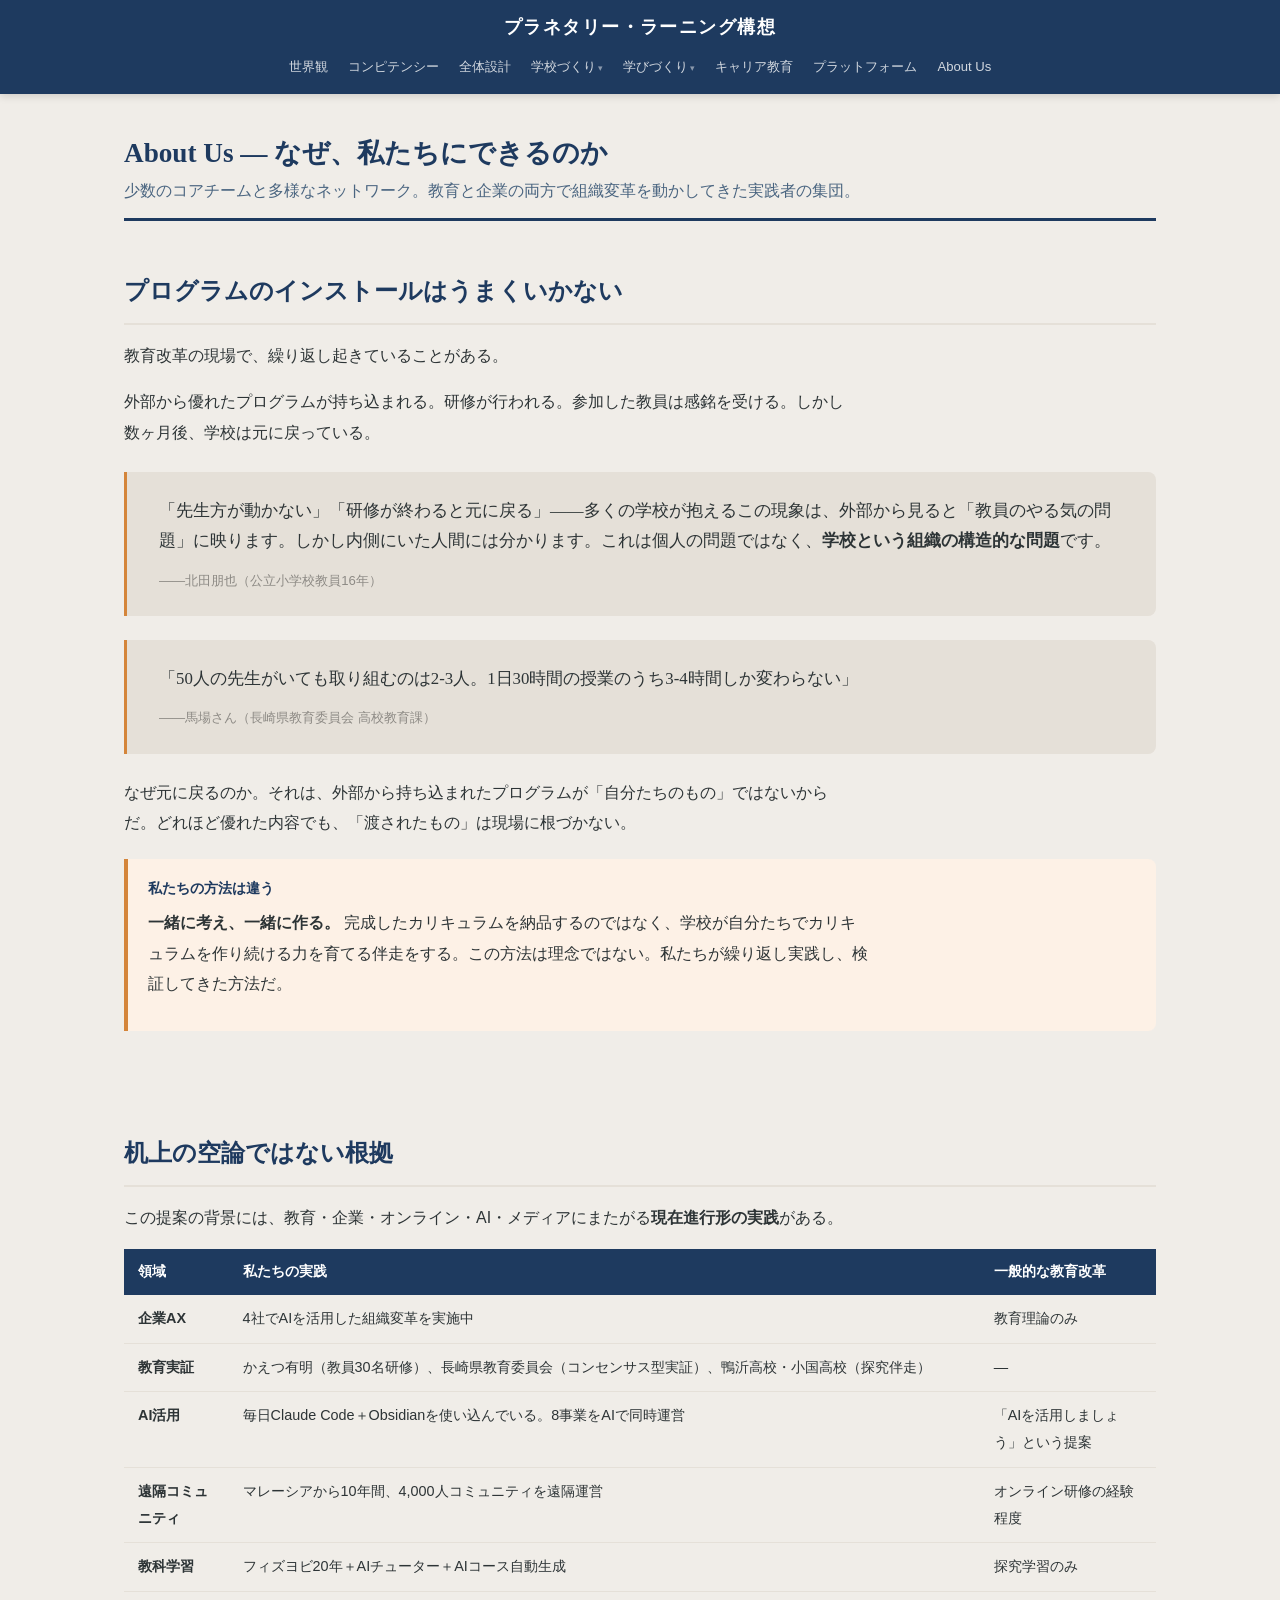
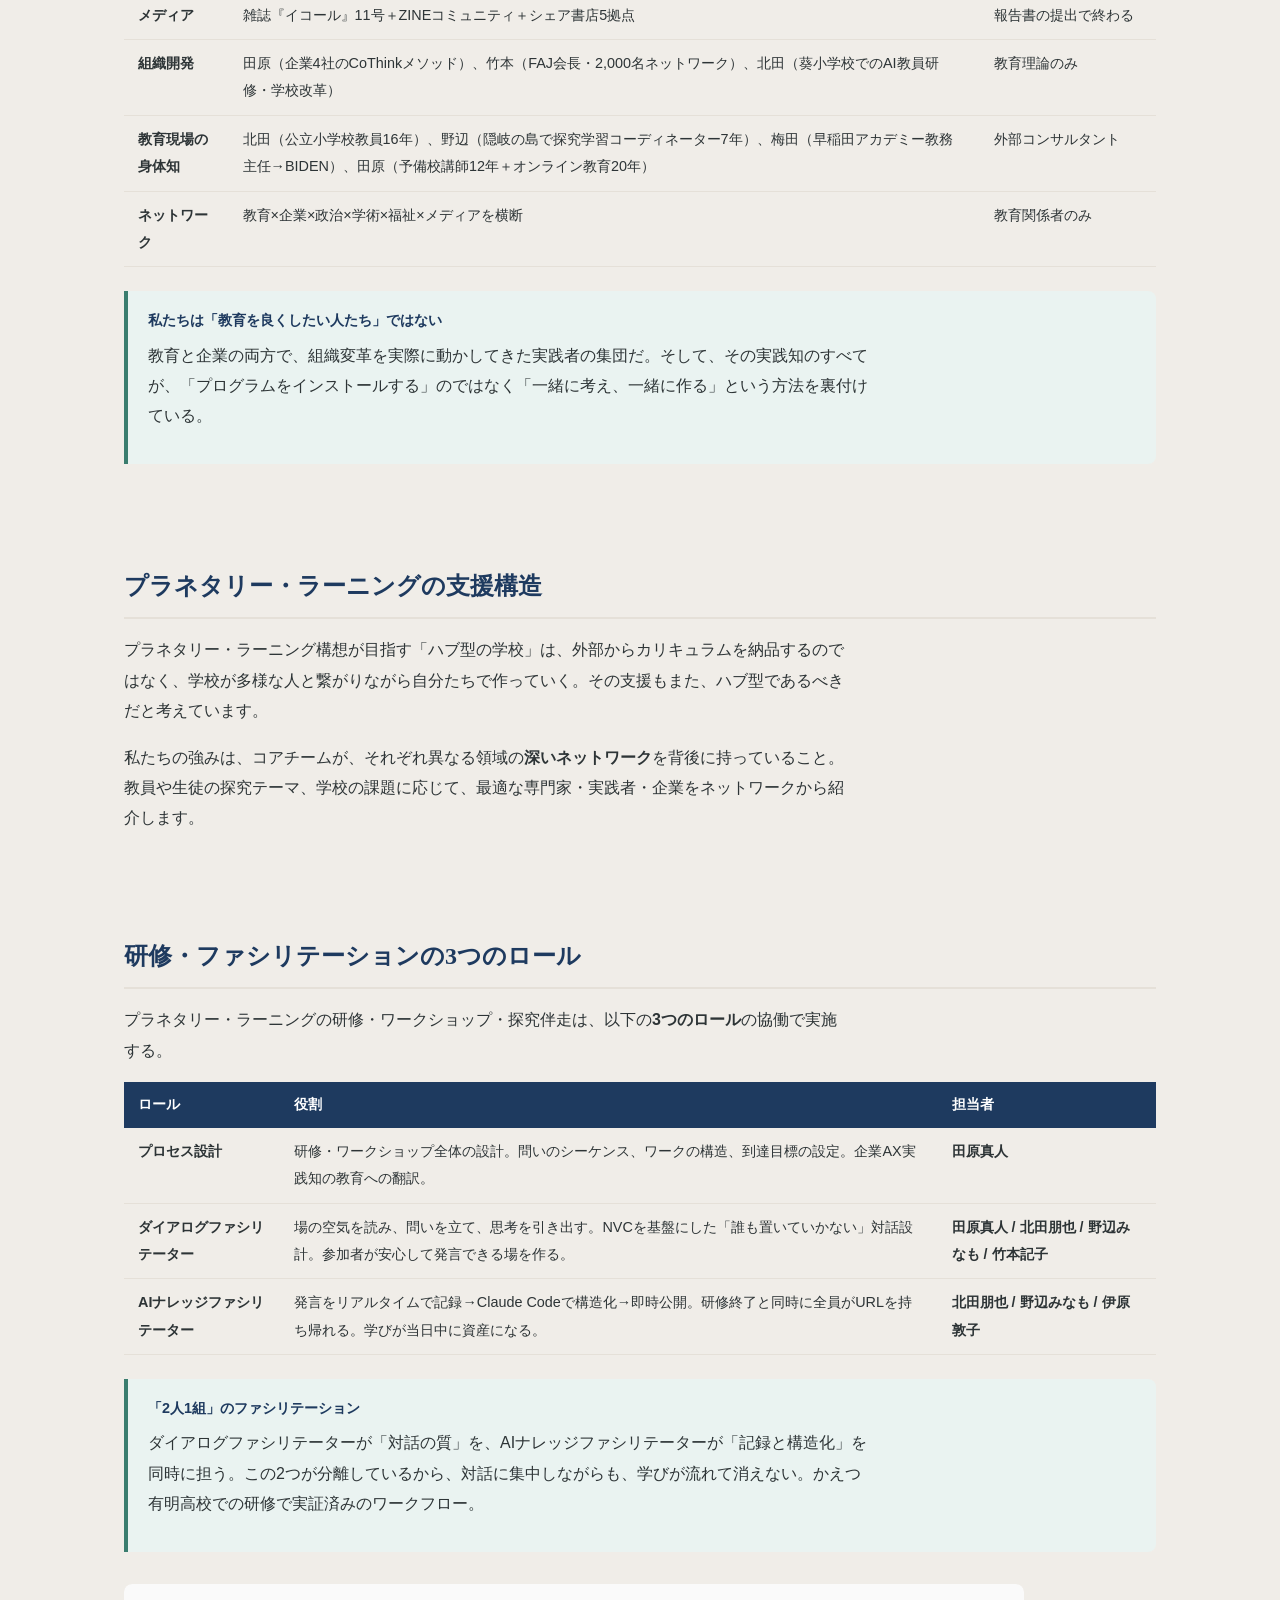
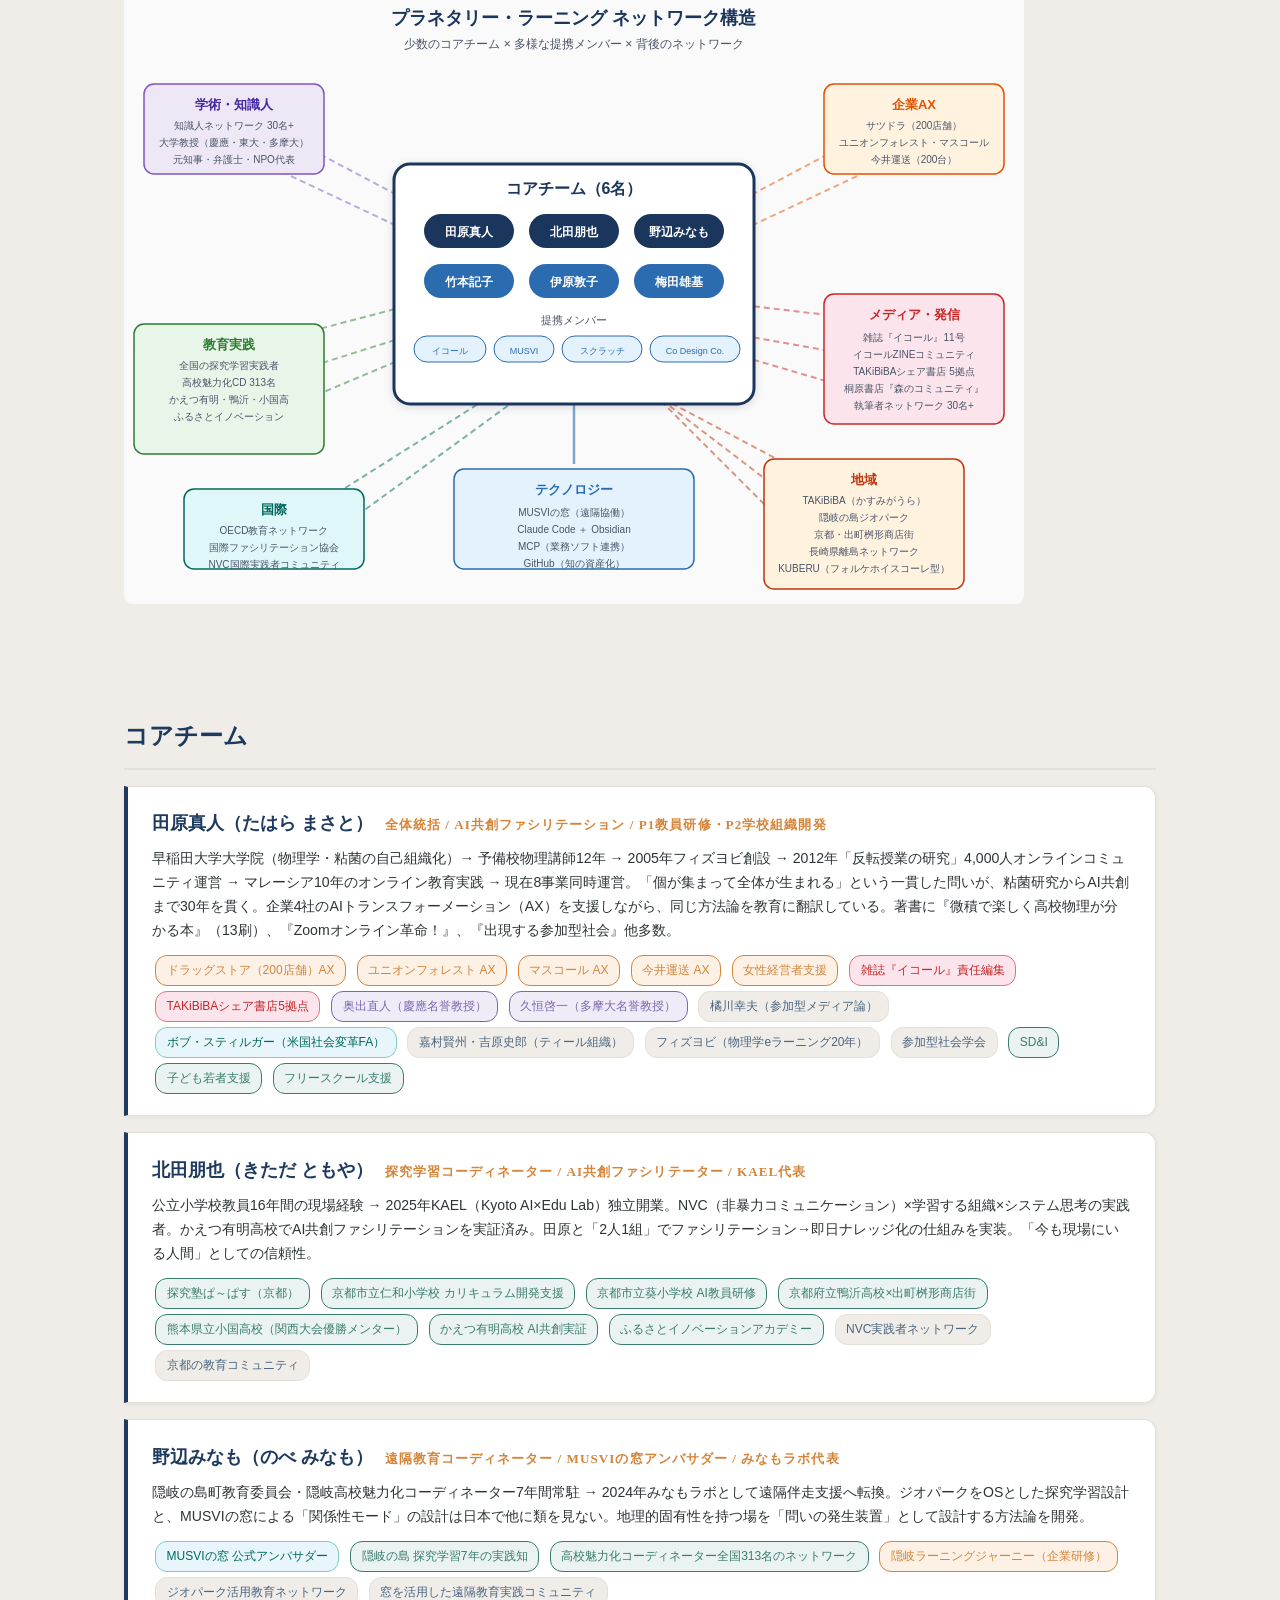
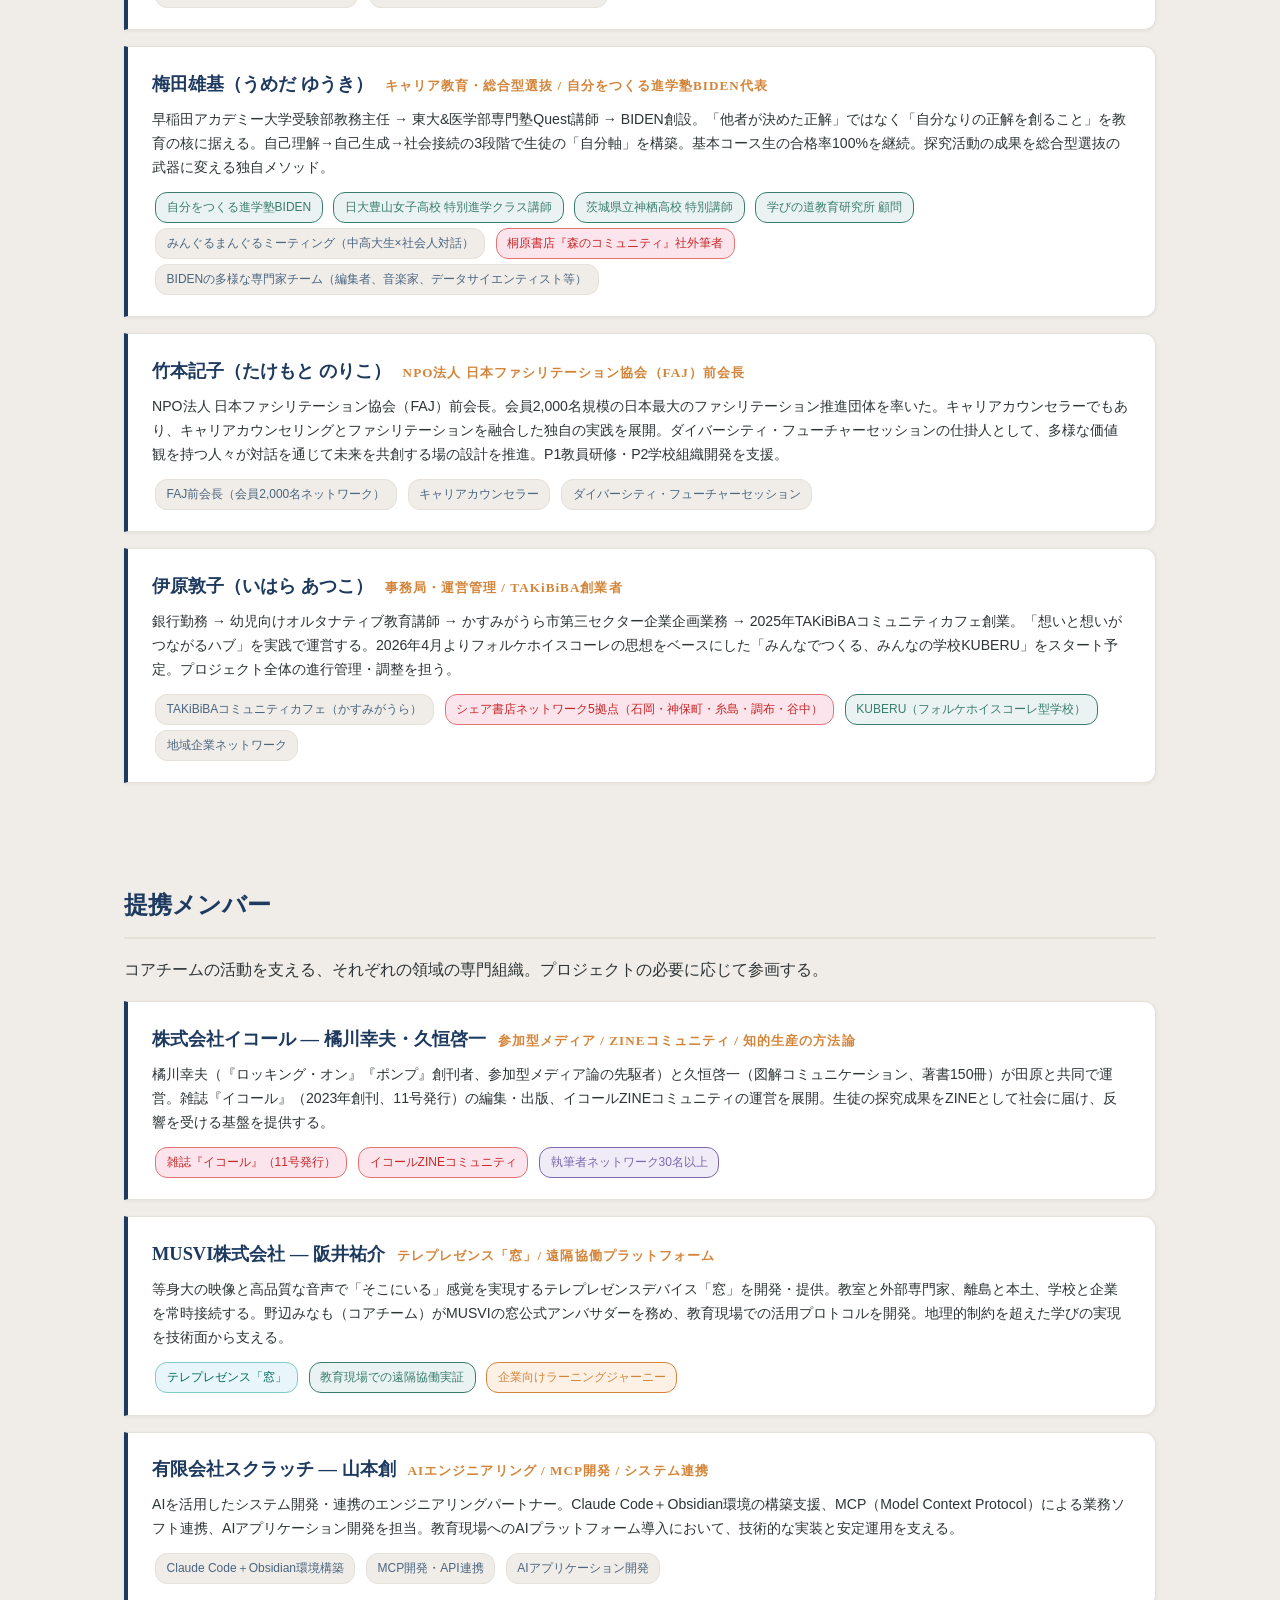
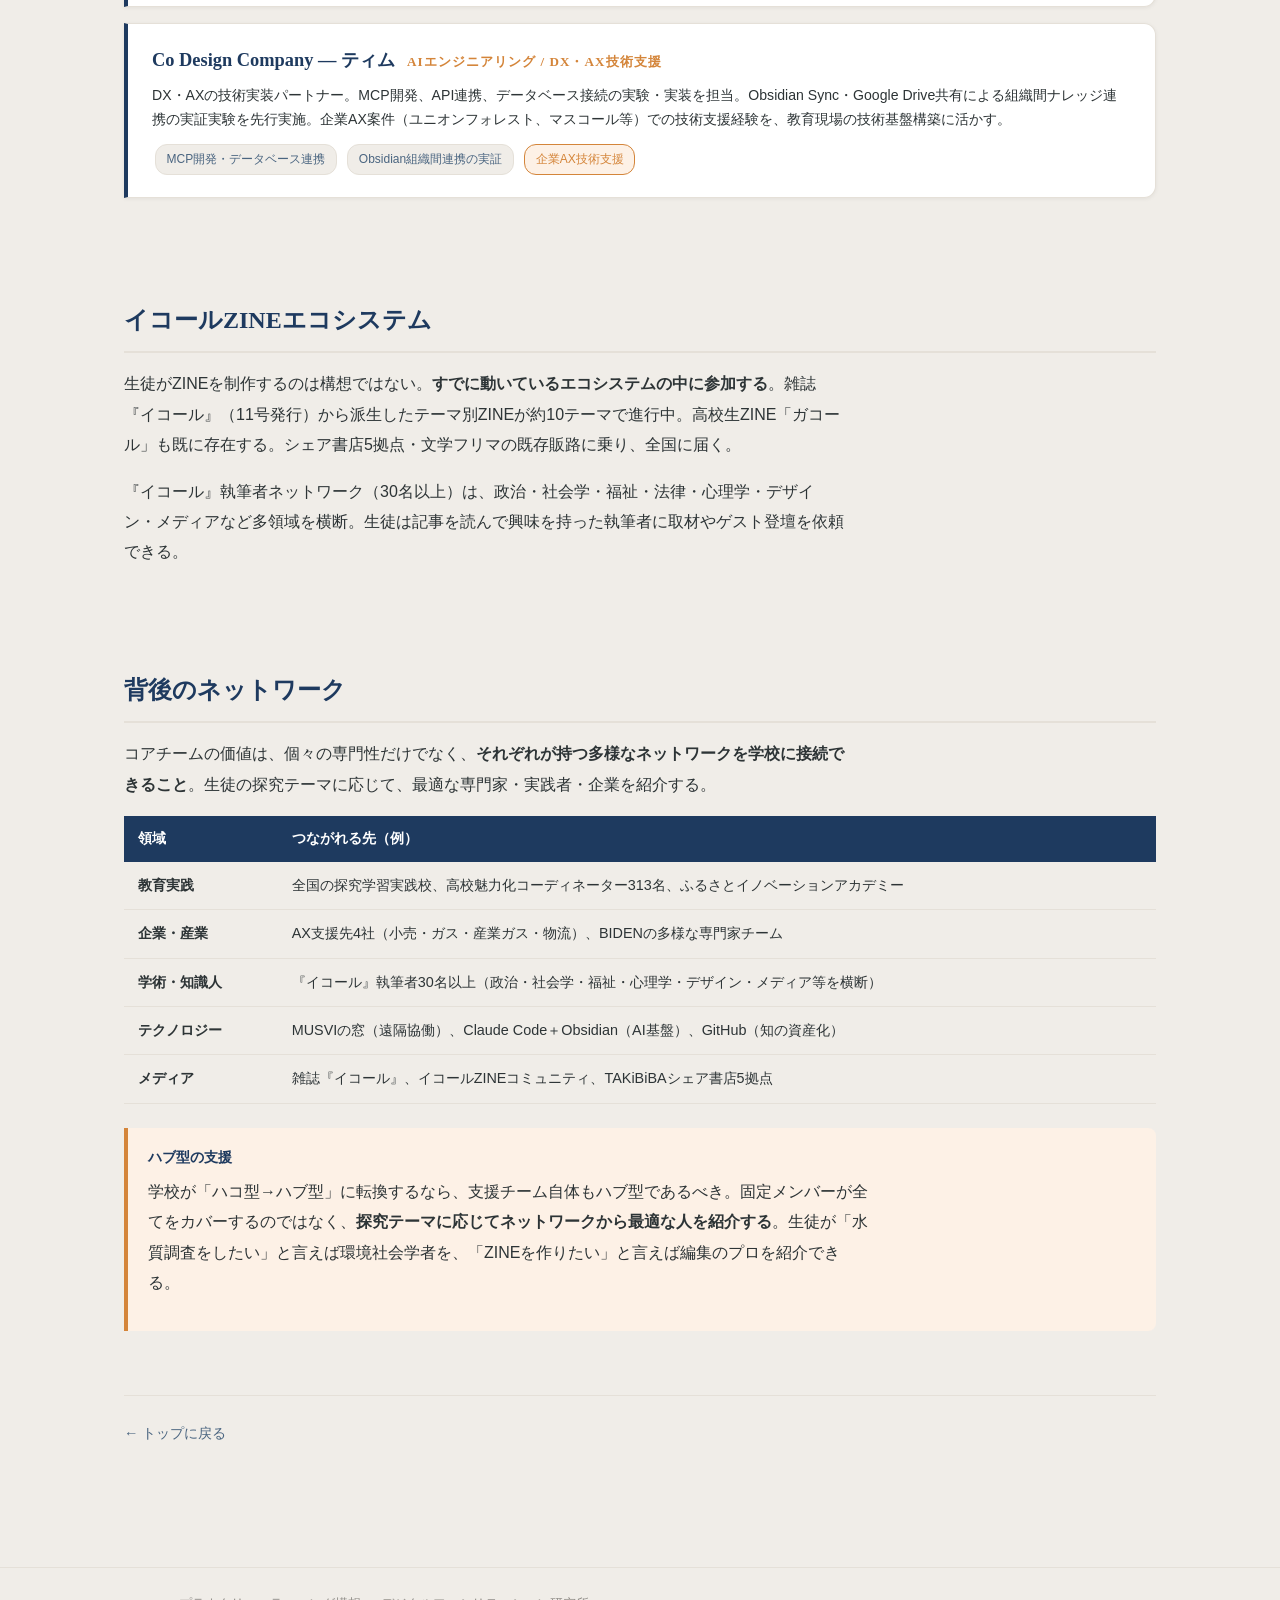
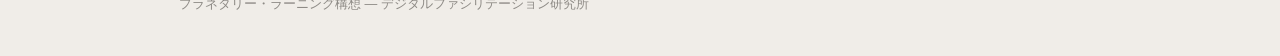
==== about.html @ 39f68789 "About Us: 株式会社イコールの記述を修正 - 橘川: 著書60冊を削除、「ロッキング・オン」「ポンプ」創刊者を追加 - TAKiBiBAシェア書店ネットワークを説明文・タグから削除 - ロール" ====
<!DOCTYPE html>
<html lang="ja">
<head>
  <meta charset="UTF-8">
  <meta name="viewport" content="width=device-width, initial-scale=1.0">
  <title>About Us — プラネタリー・ラーニング構想</title>
  <link rel="stylesheet" href="style.css">
  <style>
    .member-card {
      background: #fff;
      border: 1px solid var(--color-notebook, #E5E0D8);
      border-left: 4px solid var(--color-deep-indigo, #1E3A5F);
      border-radius: 0 12px 12px 0;
      padding: 1.2rem 1.5rem;
      margin-bottom: 1rem;
      display: block;
      width: 100%;
    }
    .member-card .member-header {
      display: flex;
      align-items: baseline;
      gap: 12px;
      flex-wrap: wrap;
      margin-bottom: 0.4rem;
    }
    .member-card h3 {
      font-family: var(--font-heading, serif);
      color: var(--color-deep-indigo, #1E3A5F);
      margin: 0;
      font-size: 1.15rem;
      border: none;
      padding: 0;
      white-space: nowrap;
    }
    .member-card .role {
      color: var(--color-explore-orange, #D4853A);
      font-weight: 700;
      font-size: 0.82rem;
      line-height: 1.4;
    }
    .member-card .bio {
      color: var(--color-blackboard, #2D3436);
      font-size: 0.88rem;
      line-height: 1.7;
      margin-bottom: 0.6rem;
      max-width: none;
    }
    .network-tag {
      display: inline-block;
      background: var(--color-chalk, #F0EDE8);
      color: var(--color-indigo-gray, #4A6580);
      font-size: 0.75rem;
      padding: 0.2rem 0.65rem;
      border-radius: 12px;
      margin: 0.15rem 0.2rem;
      border: 1px solid var(--color-notebook, #E5E0D8);
    }
    .network-tag.education { background: var(--color-deepen-bg, #EAF3F1); color: var(--color-deepen-green, #3A7D6E); border-color: var(--color-deepen-green, #3A7D6E); }
    .network-tag.enterprise { background: var(--color-explore-bg, #FDF1E6); color: var(--color-explore-orange, #D4853A); border-color: var(--color-explore-orange, #D4853A); }
    .network-tag.media { background: #fce4ec; color: #c62828; border-color: #e57373; }
    .network-tag.academic { background: var(--color-vault-bg, #F0ECF7); color: var(--color-vault, #7B68AE); border-color: var(--color-vault, #7B68AE); }
    .network-tag.intl { background: var(--color-window-bg, #E8F6FB); color: #00695c; border-color: #80cbc4; }
  </style>
</head>
<body>

<header>
  <div class="header-inner">
    <div class="site-title"><a href="index.html">プラネタリー・ラーニング構想</a></div>
    <nav>
      <a href="p0.html">世界観</a>
      <a href="competency.html">コンピテンシー</a>
      <a href="process-design.html">全体設計</a>
      <div class="nav-group">
        <span class="nav-group-label">学校づくり</span>
        <div class="nav-dropdown">
          <a href="p1.html">P1: 教員研修</a>
          <a href="p2.html">P2: 学校組織開発</a>
        </div>
      </div>
      <div class="nav-group">
        <span class="nav-group-label">学びづくり</span>
        <div class="nav-dropdown">
          <a href="p3.html">P3: カリキュラム共創</a>
          <a href="p4.html">P4: 授業実践伴走</a>
          <a href="p5.html">P5: 探究学習</a>
        </div>
      </div>
      <a href="career.html">キャリア教育</a>
      <a href="platform.html">プラットフォーム</a>
      <a href="about.html">About Us</a>
    </nav>
  </div>
</header>

<main>

  <div class="page-title">
    <h1>About Us — なぜ、私たちにできるのか</h1>
    <div class="page-subtitle">少数のコアチームと多様なネットワーク。教育と企業の両方で組織変革を動かしてきた実践者の集団。</div>
  </div>

  <!-- ============================================================ -->
  <h2>プログラムのインストールはうまくいかない</h2>

  <p>教育改革の現場で、繰り返し起きていることがある。</p>
  <p>外部から優れたプログラムが持ち込まれる。研修が行われる。参加した教員は感銘を受ける。しかし数ヶ月後、学校は元に戻っている。</p>

  <div class="voice-block">
    「先生方が動かない」「研修が終わると元に戻る」——多くの学校が抱えるこの現象は、外部から見ると「教員のやる気の問題」に映ります。しかし内側にいた人間には分かります。これは個人の問題ではなく、<strong>学校という組織の構造的な問題</strong>です。
    <div class="voice-attribution">——北田朋也（公立小学校教員16年）</div>
  </div>

  <div class="voice-block">
    「50人の先生がいても取り組むのは2-3人。1日30時間の授業のうち3-4時間しか変わらない」
    <div class="voice-attribution">——馬場さん（長崎県教育委員会 高校教育課）</div>
  </div>

  <p>なぜ元に戻るのか。それは、外部から持ち込まれたプログラムが「自分たちのもの」ではないからだ。どれほど優れた内容でも、「渡されたもの」は現場に根づかない。</p>

  <div class="callout important">
    <div class="callout-title">私たちの方法は違う</div>
    <p><strong>一緒に考え、一緒に作る。</strong> 完成したカリキュラムを納品するのではなく、学校が自分たちでカリキュラムを作り続ける力を育てる伴走をする。この方法は理念ではない。私たちが繰り返し実践し、検証してきた方法だ。</p>
  </div>

  <!-- ============================================================ -->
  <h2>机上の空論ではない根拠</h2>

  <p>この提案の背景には、教育・企業・オンライン・AI・メディアにまたがる<strong>現在進行形の実践</strong>がある。</p>

  <table>
    <tr><th>領域</th><th>私たちの実践</th><th>一般的な教育改革</th></tr>
    <tr><td><strong>企業AX</strong></td><td>4社でAIを活用した組織変革を実施中</td><td>教育理論のみ</td></tr>
    <tr><td><strong>教育実証</strong></td><td>かえつ有明（教員30名研修）、長崎県教育委員会（コンセンサス型実証）、鴨沂高校・小国高校（探究伴走）</td><td>—</td></tr>
    <tr><td><strong>AI活用</strong></td><td>毎日Claude Code＋Obsidianを使い込んでいる。8事業をAIで同時運営</td><td>「AIを活用しましょう」という提案</td></tr>
    <tr><td><strong>遠隔コミュニティ</strong></td><td>マレーシアから10年間、4,000人コミュニティを遠隔運営</td><td>オンライン研修の経験程度</td></tr>
    <tr><td><strong>教科学習</strong></td><td>フィズヨビ20年＋AIチューター＋AIコース自動生成</td><td>探究学習のみ</td></tr>
    <tr><td><strong>メディア</strong></td><td>雑誌『イコール』11号＋ZINEコミュニティ＋シェア書店5拠点</td><td>報告書の提出で終わる</td></tr>
    <tr><td><strong>組織開発</strong></td><td>田原（企業4社のCoThinkメソッド）、竹本（FAJ会長・2,000名ネットワーク）、北田（葵小学校でのAI教員研修・学校改革）</td><td>教育理論のみ</td></tr>
    <tr><td><strong>教育現場の身体知</strong></td><td>北田（公立小学校教員16年）、野辺（隠岐の島で探究学習コーディネーター7年）、梅田（早稲田アカデミー教務主任→BIDEN）、田原（予備校講師12年＋オンライン教育20年）</td><td>外部コンサルタント</td></tr>
    <tr><td><strong>ネットワーク</strong></td><td>教育×企業×政治×学術×福祉×メディアを横断</td><td>教育関係者のみ</td></tr>
  </table>

  <div class="callout tip">
    <div class="callout-title">私たちは「教育を良くしたい人たち」ではない</div>
    <p>教育と企業の両方で、組織変革を実際に動かしてきた実践者の集団だ。そして、その実践知のすべてが、「プログラムをインストールする」のではなく「一緒に考え、一緒に作る」という方法を裏付けている。</p>
  </div>

  <!-- ============================================================ -->
  <h2>プラネタリー・ラーニングの支援構造</h2>

  <p>プラネタリー・ラーニング構想が目指す「ハブ型の学校」は、外部からカリキュラムを納品するのではなく、学校が多様な人と繋がりながら自分たちで作っていく。その支援もまた、ハブ型であるべきだと考えています。</p>

  <p>私たちの強みは、コアチームが、それぞれ異なる領域の<strong>深いネットワーク</strong>を背後に持っていること。教員や生徒の探究テーマ、学校の課題に応じて、最適な専門家・実践者・企業をネットワークから紹介します。</p>

  <!-- ============================================================ -->
  <h2 id="three-roles">研修・ファシリテーションの3つのロール</h2>

  <p>プラネタリー・ラーニングの研修・ワークショップ・探究伴走は、以下の<strong>3つのロール</strong>の協働で実施する。</p>

  <table>
    <tr><th>ロール</th><th>役割</th><th>担当者</th></tr>
    <tr>
      <td><strong>プロセス設計</strong></td>
      <td>研修・ワークショップ全体の設計。問いのシーケンス、ワークの構造、到達目標の設定。企業AX実践知の教育への翻訳。</td>
      <td><strong>田原真人</strong></td>
    </tr>
    <tr>
      <td><strong>ダイアログファシリテーター</strong></td>
      <td>場の空気を読み、問いを立て、思考を引き出す。NVCを基盤にした「誰も置いていかない」対話設計。参加者が安心して発言できる場を作る。</td>
      <td><strong>田原真人 / 北田朋也 / 野辺みなも / 竹本記子</strong></td>
    </tr>
    <tr>
      <td><strong>AIナレッジファシリテーター</strong></td>
      <td>発言をリアルタイムで記録→Claude Codeで構造化→即時公開。研修終了と同時に全員がURLを持ち帰れる。学びが当日中に資産になる。</td>
      <td><strong>北田朋也 / 野辺みなも / 伊原敦子</strong></td>
    </tr>
  </table>

  <div class="callout tip">
    <div class="callout-title">「2人1組」のファシリテーション</div>
    <p>ダイアログファシリテーターが「対話の質」を、AIナレッジファシリテーターが「記録と構造化」を同時に担う。この2つが分離しているから、対話に集中しながらも、学びが流れて消えない。かえつ有明高校での研修で実証済みのワークフロー。</p>
  </div>

  <div style="margin: 2rem 0;">
    <img src="hub-network.svg" alt="プラネタリー・ラーニング ネットワーク構造図" style="width: 100%; max-width: 900px; border-radius: 8px; border: 1px solid var(--color-border);">
  </div>

  <!-- ============================================================ -->
  <h2>コアチーム</h2>

  <div class="member-card">
    <div class="member-header"><h3>田原真人（たはら まさと）</h3> <div class="role">全体統括 / AI共創ファシリテーション / P1教員研修・P2学校組織開発</div></div>
    <div class="bio">
      早稲田大学大学院（物理学・粘菌の自己組織化）→ 予備校物理講師12年 → 2005年フィズヨビ創設 → 2012年「反転授業の研究」4,000人オンラインコミュニティ運営 → マレーシア10年のオンライン教育実践 → 現在8事業同時運営。「個が集まって全体が生まれる」という一貫した問いが、粘菌研究からAI共創まで30年を貫く。企業4社のAIトランスフォーメーション（AX）を支援しながら、同じ方法論を教育に翻訳している。著書に『微積で楽しく高校物理が分かる本』（13刷）、『Zoomオンライン革命！』、『出現する参加型社会』他多数。
    </div>
    <div>
      <span class="network-tag enterprise">ドラッグストア（200店舗）AX</span>
      <span class="network-tag enterprise">ユニオンフォレスト AX</span>
      <span class="network-tag enterprise">マスコール AX</span>
      <span class="network-tag enterprise">今井運送 AX</span>
      <span class="network-tag enterprise">女性経営者支援</span>
      <span class="network-tag media">雑誌『イコール』責任編集</span>
      <span class="network-tag media">TAKiBiBAシェア書店5拠点</span>
      <span class="network-tag academic">奥出直人（慶應名誉教授）</span>
      <span class="network-tag academic">久恒啓一（多摩大名誉教授）</span>
      <span class="network-tag">橘川幸夫（参加型メディア論）</span>
      <span class="network-tag intl">ボブ・スティルガー（米国社会変革FA）</span>
      <span class="network-tag">嘉村賢州・吉原史郎（ティール組織）</span>
      <span class="network-tag">フィズヨビ（物理学eラーニング20年）</span>
      <span class="network-tag">参加型社会学会</span>
      <span class="network-tag education">SD&I</span>
      <span class="network-tag education">子ども若者支援</span>
      <span class="network-tag education">フリースクール支援</span>
    </div>
  </div>

  <div class="member-card">
    <div class="member-header"><h3>北田朋也（きただ ともや）</h3> <div class="role">探究学習コーディネーター / AI共創ファシリテーター / KAEL代表</div></div>
    <div class="bio">
      公立小学校教員16年間の現場経験 → 2025年KAEL（Kyoto AI×Edu Lab）独立開業。NVC（非暴力コミュニケーション）×学習する組織×システム思考の実践者。かえつ有明高校でAI共創ファシリテーションを実証済み。田原と「2人1組」でファシリテーション→即日ナレッジ化の仕組みを実装。「今も現場にいる人間」としての信頼性。
    </div>
    <div>
      <span class="network-tag education">探究塾ぱ～ぱす（京都）</span>
      <span class="network-tag education">京都市立仁和小学校 カリキュラム開発支援</span>
      <span class="network-tag education">京都市立葵小学校 AI教員研修</span>
      <span class="network-tag education">京都府立鴨沂高校×出町桝形商店街</span>
      <span class="network-tag education">熊本県立小国高校（関西大会優勝メンター）</span>
      <span class="network-tag education">かえつ有明高校 AI共創実証</span>
      <span class="network-tag education">ふるさとイノベーションアカデミー</span>
      <span class="network-tag">NVC実践者ネットワーク</span>
      <span class="network-tag">京都の教育コミュニティ</span>
    </div>
  </div>

  <div class="member-card">
    <div class="member-header"><h3>野辺みなも（のべ みなも）</h3> <div class="role">遠隔教育コーディネーター / MUSVIの窓アンバサダー / みなもラボ代表</div></div>
    <div class="bio">
      隠岐の島町教育委員会・隠岐高校魅力化コーディネーター7年間常駐 → 2024年みなもラボとして遠隔伴走支援へ転換。ジオパークをOSとした探究学習設計と、MUSVIの窓による「関係性モード」の設計は日本で他に類を見ない。地理的固有性を持つ場を「問いの発生装置」として設計する方法論を開発。
    </div>
    <div>
      <span class="network-tag intl">MUSVIの窓 公式アンバサダー</span>
      <span class="network-tag education">隠岐の島 探究学習7年の実践知</span>
      <span class="network-tag education">高校魅力化コーディネーター全国313名のネットワーク</span>
      <span class="network-tag enterprise">隠岐ラーニングジャーニー（企業研修）</span>
      <span class="network-tag">ジオパーク活用教育ネットワーク</span>
      <span class="network-tag">窓を活用した遠隔教育実践コミュニティ</span>
    </div>
  </div>

  <div class="member-card">
    <div class="member-header"><h3>梅田雄基（うめだ ゆうき）</h3> <div class="role">キャリア教育・総合型選抜 / 自分をつくる進学塾BIDEN代表</div></div>
    <div class="bio">
      早稲田アカデミー大学受験部教務主任 → 東大&医学部専門塾Quest講師 → BIDEN創設。「他者が決めた正解」ではなく「自分なりの正解を創ること」を教育の核に据える。自己理解→自己生成→社会接続の3段階で生徒の「自分軸」を構築。基本コース生の合格率100%を継続。探究活動の成果を総合型選抜の武器に変える独自メソッド。
    </div>
    <div>
      <span class="network-tag education">自分をつくる進学塾BIDEN</span>
      <span class="network-tag education">日大豊山女子高校 特別進学クラス講師</span>
      <span class="network-tag education">茨城県立神栖高校 特別講師</span>
      <span class="network-tag education">学びの道教育研究所 顧問</span>
      <span class="network-tag">みんぐるまんぐるミーティング（中高大生×社会人対話）</span>
      <span class="network-tag media">桐原書店『森のコミュニティ』社外筆者</span>
      <span class="network-tag">BIDENの多様な専門家チーム（編集者、音楽家、データサイエンティスト等）</span>
    </div>
  </div>

  <div class="member-card">
    <div class="member-header"><h3>竹本記子（たけもと のりこ）</h3> <div class="role">NPO法人 日本ファシリテーション協会（FAJ）前会長</div></div>
    <div class="bio">
      NPO法人 日本ファシリテーション協会（FAJ）前会長。会員2,000名規模の日本最大のファシリテーション推進団体を率いた。キャリアカウンセラーでもあり、キャリアカウンセリングとファシリテーションを融合した独自の実践を展開。ダイバーシティ・フューチャーセッションの仕掛人として、多様な価値観を持つ人々が対話を通じて未来を共創する場の設計を推進。P1教員研修・P2学校組織開発を支援。
    </div>
    <div>
      <span class="network-tag">FAJ前会長（会員2,000名ネットワーク）</span>
      <span class="network-tag">キャリアカウンセラー</span>
      <span class="network-tag">ダイバーシティ・フューチャーセッション</span>
    </div>
  </div>

  <div class="member-card">
    <div class="member-header"><h3>伊原敦子（いはら あつこ）</h3> <div class="role">事務局・運営管理 / TAKiBiBA創業者</div></div>
    <div class="bio">
      銀行勤務 → 幼児向けオルタナティブ教育講師 → かすみがうら市第三セクター企業企画業務 → 2025年TAKiBiBAコミュニティカフェ創業。「想いと想いがつながるハブ」を実践で運営する。2026年4月よりフォルケホイスコーレの思想をベースにした「みんなでつくる、みんなの学校KUBERU」をスタート予定。プロジェクト全体の進行管理・調整を担う。
    </div>
    <div>
      <span class="network-tag">TAKiBiBAコミュニティカフェ（かすみがうら）</span>
      <span class="network-tag media">シェア書店ネットワーク5拠点（石岡・神保町・糸島・調布・谷中）</span>
      <span class="network-tag education">KUBERU（フォルケホイスコーレ型学校）</span>
      <span class="network-tag">地域企業ネットワーク</span>
    </div>
  </div>

  <!-- ============================================================ -->
  <h2>提携メンバー</h2>

  <p>コアチームの活動を支える、それぞれの領域の専門組織。プロジェクトの必要に応じて参画する。</p>

  <div class="member-card">
    <div class="member-header"><h3>株式会社イコール — 橘川幸夫・久恒啓一</h3> <div class="role">参加型メディア / ZINEコミュニティ / 知的生産の方法論</div></div>
    <div class="bio">
      橘川幸夫（『ロッキング・オン』『ポンプ』創刊者、参加型メディア論の先駆者）と久恒啓一（図解コミュニケーション、著書150冊）が田原と共同で運営。雑誌『イコール』（2023年創刊、11号発行）の編集・出版、イコールZINEコミュニティの運営を展開。生徒の探究成果をZINEとして社会に届け、反響を受ける基盤を提供する。
    </div>
    <div>
      <span class="network-tag media">雑誌『イコール』（11号発行）</span>
      <span class="network-tag media">イコールZINEコミュニティ</span>
      <span class="network-tag academic">執筆者ネットワーク30名以上</span>
    </div>
  </div>

  <div class="member-card">
    <div class="member-header"><h3>MUSVI株式会社 — 阪井祐介</h3> <div class="role">テレプレゼンス「窓」/ 遠隔協働プラットフォーム</div></div>
    <div class="bio">
      等身大の映像と高品質な音声で「そこにいる」感覚を実現するテレプレゼンスデバイス「窓」を開発・提供。教室と外部専門家、離島と本土、学校と企業を常時接続する。野辺みなも（コアチーム）がMUSVIの窓公式アンバサダーを務め、教育現場での活用プロトコルを開発。地理的制約を超えた学びの実現を技術面から支える。
    </div>
    <div>
      <span class="network-tag intl">テレプレゼンス「窓」</span>
      <span class="network-tag education">教育現場での遠隔協働実証</span>
      <span class="network-tag enterprise">企業向けラーニングジャーニー</span>
    </div>
  </div>

  <div class="member-card">
    <div class="member-header"><h3>有限会社スクラッチ — 山本創</h3> <div class="role">AIエンジニアリング / MCP開発 / システム連携</div></div>
    <div class="bio">
      AIを活用したシステム開発・連携のエンジニアリングパートナー。Claude Code＋Obsidian環境の構築支援、MCP（Model Context Protocol）による業務ソフト連携、AIアプリケーション開発を担当。教育現場へのAIプラットフォーム導入において、技術的な実装と安定運用を支える。
    </div>
    <div>
      <span class="network-tag">Claude Code＋Obsidian環境構築</span>
      <span class="network-tag">MCP開発・API連携</span>
      <span class="network-tag">AIアプリケーション開発</span>
    </div>
  </div>

  <div class="member-card">
    <div class="member-header"><h3>Co Design Company — ティム</h3> <div class="role">AIエンジニアリング / DX・AX技術支援</div></div>
    <div class="bio">
      DX・AXの技術実装パートナー。MCP開発、API連携、データベース接続の実験・実装を担当。Obsidian Sync・Google Drive共有による組織間ナレッジ連携の実証実験を先行実施。企業AX案件（ユニオンフォレスト、マスコール等）での技術支援経験を、教育現場の技術基盤構築に活かす。
    </div>
    <div>
      <span class="network-tag">MCP開発・データベース連携</span>
      <span class="network-tag">Obsidian組織間連携の実証</span>
      <span class="network-tag enterprise">企業AX技術支援</span>
    </div>
  </div>

  <!-- ============================================================ -->
  <h2>イコールZINEエコシステム</h2>

  <p>生徒がZINEを制作するのは構想ではない。<strong>すでに動いているエコシステムの中に参加する</strong>。雑誌『イコール』（11号発行）から派生したテーマ別ZINEが約10テーマで進行中。高校生ZINE「ガコール」も既に存在する。シェア書店5拠点・文学フリマの既存販路に乗り、全国に届く。</p>

  <p>『イコール』執筆者ネットワーク（30名以上）は、政治・社会学・福祉・法律・心理学・デザイン・メディアなど多領域を横断。生徒は記事を読んで興味を持った執筆者に取材やゲスト登壇を依頼できる。</p>

  <!-- ============================================================ -->
  <h2>背後のネットワーク</h2>

  <p>コアチームの価値は、個々の専門性だけでなく、<strong>それぞれが持つ多様なネットワークを学校に接続できること</strong>。生徒の探究テーマに応じて、最適な専門家・実践者・企業を紹介する。</p>

  <table>
    <tr><th>領域</th><th>つながれる先（例）</th></tr>
    <tr><td><strong>教育実践</strong></td><td>全国の探究学習実践校、高校魅力化コーディネーター313名、ふるさとイノベーションアカデミー</td></tr>
    <tr><td><strong>企業・産業</strong></td><td>AX支援先4社（小売・ガス・産業ガス・物流）、BIDENの多様な専門家チーム</td></tr>
    <tr><td><strong>学術・知識人</strong></td><td>『イコール』執筆者30名以上（政治・社会学・福祉・心理学・デザイン・メディア等を横断）</td></tr>
    <tr><td><strong>テクノロジー</strong></td><td>MUSVIの窓（遠隔協働）、Claude Code＋Obsidian（AI基盤）、GitHub（知の資産化）</td></tr>
    <tr><td><strong>メディア</strong></td><td>雑誌『イコール』、イコールZINEコミュニティ、TAKiBiBAシェア書店5拠点</td></tr>
  </table>

  <div class="callout important">
    <div class="callout-title">ハブ型の支援</div>
    <p>学校が「ハコ型→ハブ型」に転換するなら、支援チーム自体もハブ型であるべき。固定メンバーが全てをカバーするのではなく、<strong>探究テーマに応じてネットワークから最適な人を紹介する</strong>。生徒が「水質調査をしたい」と言えば環境社会学者を、「ZINEを作りたい」と言えば編集のプロを紹介できる。</p>
  </div>

  <!-- Page navigation -->
  <div class="page-nav">
    <a href="index.html">&larr; トップに戻る</a>
  </div>

</main>

<footer>
  <p>プラネタリー・ラーニング構想 &mdash; デジタルファシリテーション研究所</p>
</footer>

</body>
</html>
---- style.css ----
/* ============================================================
   NEXTハイスクール構想 スタイルシート
   Based on: HP_スタイルデザインガイド.md
   Brand core: 「学校をまるごと、未来にする。」
   ============================================================ */

/* ── Design Tokens ── */
:root {
  /* Primary — 学校の信頼 */
  --color-deep-indigo: #1E3A5F;
  --color-indigo-gray: #4A6580;
  --color-light-indigo: #7A9BB5;

  /* Accent — 両利き */
  --color-deepen-green: #3A7D6E;   /* 教科学習・深化 */
  --color-explore-orange: #D4853A; /* 探究学習・探索 */
  --color-growth: #8FB85A;         /* CTA・統合 */
  --color-growth-hover: #7DA34E;

  /* Neutral — 教室の空気 */
  --color-blackboard: #2D3436;
  --color-chalk: #F0EDE8;
  --color-notebook: #E5E0D8;
  --color-pencil: #8D8A85;

  /* Function */
  --color-vault: #7B68AE;
  --color-vault-bg: #F0ECF7;
  --color-window: #5BB5D5;
  --color-window-bg: #E8F6FB;

  /* Semantic */
  --color-deepen-bg: #EAF3F1;
  --color-explore-bg: #FDF1E6;
  --color-growth-bg: #F0F5E6;

  /* Layout */
  --max-width: 1080px;
  --text-width: 720px;
  --header-height: 64px;

  /* Typography */
  --font-heading: "Noto Serif JP", "Hiragino Mincho ProN", serif;
  --font-body: "Noto Sans JP", "Hiragino Kaku Gothic ProN", sans-serif;
  --font-number: "Inter", "Helvetica Neue", sans-serif;
  --font-code: "JetBrains Mono", "Consolas", "Monaco", monospace;
}

/* ── Reset ── */
*, *::before, *::after {
  margin: 0;
  padding: 0;
  box-sizing: border-box;
}

html {
  scroll-behavior: smooth;
}

body {
  font-family: var(--font-body);
  font-size: 16px;
  line-height: 1.9;
  color: var(--color-blackboard);
  background: var(--color-chalk);
}

/* ── Header ── */
header {
  background: var(--color-deep-indigo);
  color: #fff;
  position: sticky;
  top: 0;
  z-index: 100;
  box-shadow: 0 2px 8px rgba(0,0,0,0.15);
}

header .header-inner {
  max-width: var(--max-width);
  margin: 0 auto;
  padding: 10px 24px;
  display: flex;
  flex-direction: column;
  align-items: center;
  gap: 6px;
}

header .site-title {
  font-family: var(--font-heading);
  font-size: 1.15rem;
  font-weight: 700;
  letter-spacing: 0.08em;
  white-space: nowrap;
}

header .site-title a {
  color: #fff;
  text-decoration: none;
}

header nav {
  display: flex;
  flex-wrap: wrap;
  justify-content: center;
  gap: 2px 0;
}

header nav > a,
header nav > .nav-group > .nav-group-label {
  color: rgba(255,255,255,0.8);
  text-decoration: none;
  font-size: 0.82rem;
  padding: 4px 10px;
  transition: color 0.2s;
  cursor: pointer;
  white-space: nowrap;
}

header nav > a:hover,
header nav > .nav-group:hover > .nav-group-label {
  color: #fff;
}

/* ── Dropdown ── */
.nav-group {
  position: relative;
}

.nav-group-label::after {
  content: " ▾";
  font-size: 0.65em;
  opacity: 0.6;
}

.nav-group .nav-dropdown {
  display: none;
  position: absolute;
  top: 100%;
  left: 50%;
  transform: translateX(-50%);
  background: var(--color-deep-indigo);
  border-radius: 0 0 6px 6px;
  box-shadow: 0 4px 12px rgba(0,0,0,0.25);
  min-width: 160px;
  padding: 4px 0;
  z-index: 200;
}

.nav-group:hover .nav-dropdown {
  display: block;
}

.nav-dropdown a {
  display: block;
  color: rgba(255,255,255,0.8);
  text-decoration: none;
  font-size: 0.8rem;
  padding: 7px 16px;
  white-space: nowrap;
  transition: background 0.15s;
}

.nav-dropdown a:hover {
  background: rgba(255,255,255,0.12);
  color: #fff;
}

/* ── Main ── */
main {
  max-width: var(--max-width);
  margin: 0 auto;
  padding: 40px 24px 80px;
}

/* ── Hero (index page) ── */
.hero {
  text-align: center;
  padding: 60px 0 40px;
}

.hero h1 {
  font-family: var(--font-heading);
  font-size: 2rem;
  color: var(--color-deep-indigo);
  margin-bottom: 8px;
  line-height: 1.4;
}

.hero .subtitle {
  font-size: 1.1rem;
  color: var(--color-indigo-gray);
  margin-bottom: 24px;
}

.hero .lead {
  font-size: 1rem;
  color: var(--color-blackboard);
  max-width: var(--text-width);
  margin: 0 auto;
  line-height: 1.9;
}

/* ── Page title ── */
.page-title {
  border-bottom: 3px solid var(--color-deep-indigo);
  padding-bottom: 12px;
  margin-bottom: 32px;
}

.page-title h1 {
  font-family: var(--font-heading);
  font-size: 1.7rem;
  color: var(--color-deep-indigo);
  line-height: 1.4;
}

.page-title .page-subtitle {
  font-size: 1rem;
  color: var(--color-indigo-gray);
  margin-top: 4px;
}

/* ── Card grid ── */
.card-grid {
  display: grid;
  grid-template-columns: 1fr;
  gap: 16px;
  margin: 32px 0;
}

.card {
  background: #fff;
  border: 1px solid var(--color-notebook);
  border-radius: 12px;
  padding: 24px;
  text-decoration: none;
  color: inherit;
  transition: box-shadow 0.2s, transform 0.2s;
  display: block;
}

.card:hover {
  box-shadow: 0 4px 16px rgba(0,0,0,0.08);
  transform: translateY(-2px);
}

.card .card-label {
  font-family: var(--font-number);
  font-size: 0.75rem;
  font-weight: 700;
  text-transform: uppercase;
  letter-spacing: 0.08em;
  color: var(--color-indigo-gray);
  margin-bottom: 4px;
}

.card h3 {
  font-family: var(--font-heading);
  font-size: 1.1rem;
  color: var(--color-deep-indigo);
  margin-bottom: 6px;
  border: none;
  padding: 0;
}

.card p {
  font-size: 0.9rem;
  color: var(--color-pencil);
  line-height: 1.6;
}

.card.disabled {
  opacity: 0.5;
  pointer-events: none;
}

/* ── 両利きカード (left border color variants) ── */
.card-deepen { border-left: 4px solid var(--color-deepen-green); }
.card-explore { border-left: 4px solid var(--color-explore-orange); }
.card-integrated { border-left: 4px solid var(--color-growth); }
.card-vault { border-left: 4px solid var(--color-vault); }

/* ── Section headers ── */
.section-group-title {
  font-family: var(--font-body);
  font-size: 0.85rem;
  font-weight: 700;
  text-transform: uppercase;
  letter-spacing: 0.1em;
  color: var(--color-indigo-gray);
  border-bottom: 1px solid var(--color-notebook);
  padding-bottom: 6px;
  margin-top: 40px;
  margin-bottom: 16px;
}

/* ── Content sections ── */
h2 {
  font-family: var(--font-heading);
  font-size: 1.5rem;
  color: var(--color-deep-indigo);
  margin-top: 100px;
  margin-bottom: 16px;
  padding-bottom: 8px;
  border-bottom: 2px solid var(--color-notebook);
}

h2:first-of-type {
  margin-top: 48px;
}

h3 {
  font-family: var(--font-body);
  font-size: 1.15rem;
  font-weight: 700;
  color: var(--color-deep-indigo);
  margin-top: 32px;
  margin-bottom: 12px;
}

h4 {
  font-family: var(--font-body);
  font-size: 1rem;
  font-weight: 500;
  color: var(--color-blackboard);
  margin-top: 24px;
  margin-bottom: 8px;
}

p {
  margin-bottom: 16px;
  max-width: var(--text-width);
}

/* ── Tables ── */
table {
  width: 100%;
  border-collapse: collapse;
  margin: 16px 0 24px;
  font-size: 0.9rem;
}

th {
  background: var(--color-deep-indigo);
  color: #fff;
  padding: 10px 14px;
  text-align: left;
  font-weight: 600;
  font-size: 0.85rem;
}

td {
  padding: 10px 14px;
  border-bottom: 1px solid var(--color-notebook);
  vertical-align: top;
}

tr:nth-child(even) td {
  background: var(--color-chalk);
}

/* ── Callout boxes ── */
.callout {
  border-left: 4px solid var(--color-indigo-gray);
  background: #fff;
  padding: 16px 20px;
  margin: 20px 0;
  border-radius: 0 8px 8px 0;
}

.callout.important {
  border-left-color: var(--color-explore-orange);
  background: var(--color-explore-bg);
}

.callout.tip {
  border-left-color: var(--color-deepen-green);
  background: var(--color-deepen-bg);
}

.callout.vault {
  border-left-color: var(--color-vault);
  background: var(--color-vault-bg);
}

.callout .callout-title {
  font-weight: 700;
  font-size: 0.9rem;
  margin-bottom: 6px;
  color: var(--color-deep-indigo);
}

/* ── Voice block (当事者の声) ── */
.voice-block {
  border-left: 3px solid var(--color-explore-orange);
  padding: 24px 24px 24px 32px;
  background: var(--color-notebook);
  border-radius: 0 8px 8px 0;
  font-family: var(--font-heading);
  font-size: 1.05rem;
  line-height: 1.8;
  margin: 24px 0;
}

.voice-attribution {
  font-family: var(--font-body);
  font-size: 0.82rem;
  color: var(--color-pencil);
  margin-top: 12px;
}

/* ── Stat panel (数値の強調) ── */
.stat-panel {
  text-align: center;
  padding: 32px 16px;
}

.stat-number {
  font-family: var(--font-number);
  font-size: 44px;
  font-weight: 700;
  color: var(--color-deep-indigo);
  line-height: 1.2;
}

.stat-label {
  font-size: 0.82rem;
  color: var(--color-pencil);
  margin-top: 4px;
}

/* ── Evidence card (なぜ私たちか) ── */
.evidence-card {
  text-align: center;
  padding: 24px;
  border: 1px solid var(--color-notebook);
  border-radius: 12px;
  background: #fff;
}

.evidence-number {
  font-family: var(--font-number);
  font-size: 36px;
  font-weight: 700;
  color: var(--color-deep-indigo);
}

.evidence-label {
  font-size: 0.82rem;
  color: var(--color-pencil);
  margin-top: 4px;
}

/* ── Process icon (P1〜P5) ── */
.process-icon {
  width: 48px;
  height: 48px;
  border-radius: 50%;
  background: var(--color-deep-indigo);
  color: white;
  display: inline-flex;
  align-items: center;
  justify-content: center;
  font-family: var(--font-number);
  font-weight: 700;
  font-size: 20px;
  flex-shrink: 0;
}

/* ── Phase icons (❶〜❾) ── */
.phase-icon {
  width: 48px;
  height: 48px;
  border-radius: 50%;
  display: inline-flex;
  align-items: center;
  justify-content: center;
  font-family: var(--font-number);
  font-weight: 700;
  font-size: 20px;
  color: white;
  flex-shrink: 0;
}

.phase-icon.explore { background: var(--color-explore-orange); }
.phase-icon.deepen { background: var(--color-deepen-green); }
.phase-icon.vault { background: var(--color-vault); }

/* ── Member card ── */
.member-card {
  display: flex;
  gap: 24px;
  padding: 32px;
  background: #fff;
  border-radius: 12px;
  border-left: 4px solid var(--color-growth);
  box-shadow: 0 1px 4px rgba(0,0,0,0.06);
  margin: 16px 0;
}

.member-card .role {
  font-family: var(--font-heading);
  font-size: 0.82rem;
  color: var(--color-indigo-gray);
  letter-spacing: 0.08em;
}

/* ── Code / pre blocks ── */
pre {
  background: var(--color-blackboard);
  color: #e2e8f0;
  padding: 16px 20px;
  border-radius: 8px;
  overflow-x: auto;
  font-size: 0.85rem;
  line-height: 1.6;
  margin: 16px 0 24px;
  font-family: var(--font-code);
}

code {
  font-family: var(--font-code);
  font-size: 0.88em;
  background: var(--color-notebook);
  padding: 2px 6px;
  border-radius: 3px;
}

pre code {
  background: none;
  padding: 0;
}

/* ── Blockquote ── */
blockquote {
  border-left: 4px solid var(--color-notebook);
  padding: 8px 16px;
  margin: 16px 0;
  color: var(--color-indigo-gray);
  font-style: italic;
}

/* ── Lists ── */
ul, ol {
  margin: 8px 0 16px 24px;
}

li {
  margin-bottom: 6px;
}

/* ── Diagram (ASCII art fallback) ── */
.diagram {
  background: var(--color-chalk);
  border: 1px solid var(--color-notebook);
  border-radius: 8px;
  padding: 20px;
  margin: 20px 0;
  font-family: var(--font-code);
  font-size: 0.85rem;
  line-height: 1.5;
  white-space: pre;
  overflow-x: auto;
}

/* ── Badges ── */
.badge {
  display: inline-block;
  font-size: 0.75rem;
  font-weight: 700;
  padding: 2px 10px;
  border-radius: 12px;
  margin-right: 6px;
}

.badge-stage1 { background: var(--color-explore-bg); color: var(--color-explore-orange); }
.badge-stage2 { background: #F5E6D0; color: #A0652A; }
.badge-stage3 { background: var(--color-growth-bg); color: var(--color-deepen-green); }
.badge-done { background: var(--color-deepen-bg); color: var(--color-deepen-green); }
.badge-wip { background: var(--color-explore-bg); color: var(--color-explore-orange); }
.badge-deepen { background: var(--color-deepen-bg); color: var(--color-deepen-green); }
.badge-explore { background: var(--color-explore-bg); color: var(--color-explore-orange); }

/* ── Buttons ── */
.btn {
  display: inline-block;
  padding: 12px 28px;
  border-radius: 8px;
  font-size: 0.95rem;
  font-weight: 600;
  text-decoration: none;
  transition: background 0.2s, transform 0.1s;
  cursor: pointer;
  border: none;
}

.btn:active { transform: translateY(1px); }

.btn-primary {
  background: var(--color-growth);
  color: #fff;
}
.btn-primary:hover { background: var(--color-growth-hover); }

.btn-deepen {
  background: var(--color-deepen-green);
  color: #fff;
}
.btn-deepen:hover { opacity: 0.9; }

.btn-explore {
  background: var(--color-explore-orange);
  color: #fff;
}
.btn-explore:hover { opacity: 0.9; }

.btn-secondary {
  background: transparent;
  color: var(--color-deep-indigo);
  border: 2px solid var(--color-indigo-gray);
}
.btn-secondary:hover { background: var(--color-notebook); }

/* ── Page navigation (bottom) ── */
.page-nav {
  display: flex;
  justify-content: space-between;
  margin-top: 64px;
  padding-top: 24px;
  border-top: 1px solid var(--color-notebook);
}

.page-nav a {
  color: var(--color-indigo-gray);
  text-decoration: none;
  font-size: 0.9rem;
}

.page-nav a:hover {
  color: var(--color-deep-indigo);
  text-decoration: underline;
}

/* ── Footer ── */
footer {
  text-align: center;
  padding: 24px;
  font-size: 0.8rem;
  color: var(--color-pencil);
  border-top: 1px solid var(--color-notebook);
  margin-top: 40px;
}

/* ── Accessibility: Focus ring ── */
a:focus-visible,
button:focus-visible,
.btn:focus-visible {
  outline: 3px solid var(--color-growth);
  outline-offset: 2px;
}

/* ── Responsive ── */
@media (min-width: 640px) {
  .card-grid {
    grid-template-columns: 1fr 1fr;
  }
  .hero h1 {
    font-size: 2.75rem;
  }
}

@media (max-width: 639px) {
  header .header-inner {
    padding: 8px 12px;
    gap: 4px;
  }
  header .site-title {
    font-size: 1rem;
  }
  header nav {
    gap: 0;
  }
  header nav > a,
  header nav > .nav-group > .nav-group-label {
    font-size: 0.72rem;
    padding: 3px 6px;
  }
  .nav-group .nav-dropdown {
    min-width: 130px;
  }
  .nav-dropdown a {
    font-size: 0.72rem;
    padding: 6px 12px;
  }
  main {
    padding: 24px 16px 60px;
  }
  .hero {
    padding: 32px 0 24px;
  }
  h2 {
    font-size: 1.25rem;
    margin-top: 60px;
  }
  table { font-size: 0.82rem; }
  th, td { padding: 8px 10px; }
  .stat-number { font-size: 32px; }
  .evidence-number { font-size: 28px; }
}
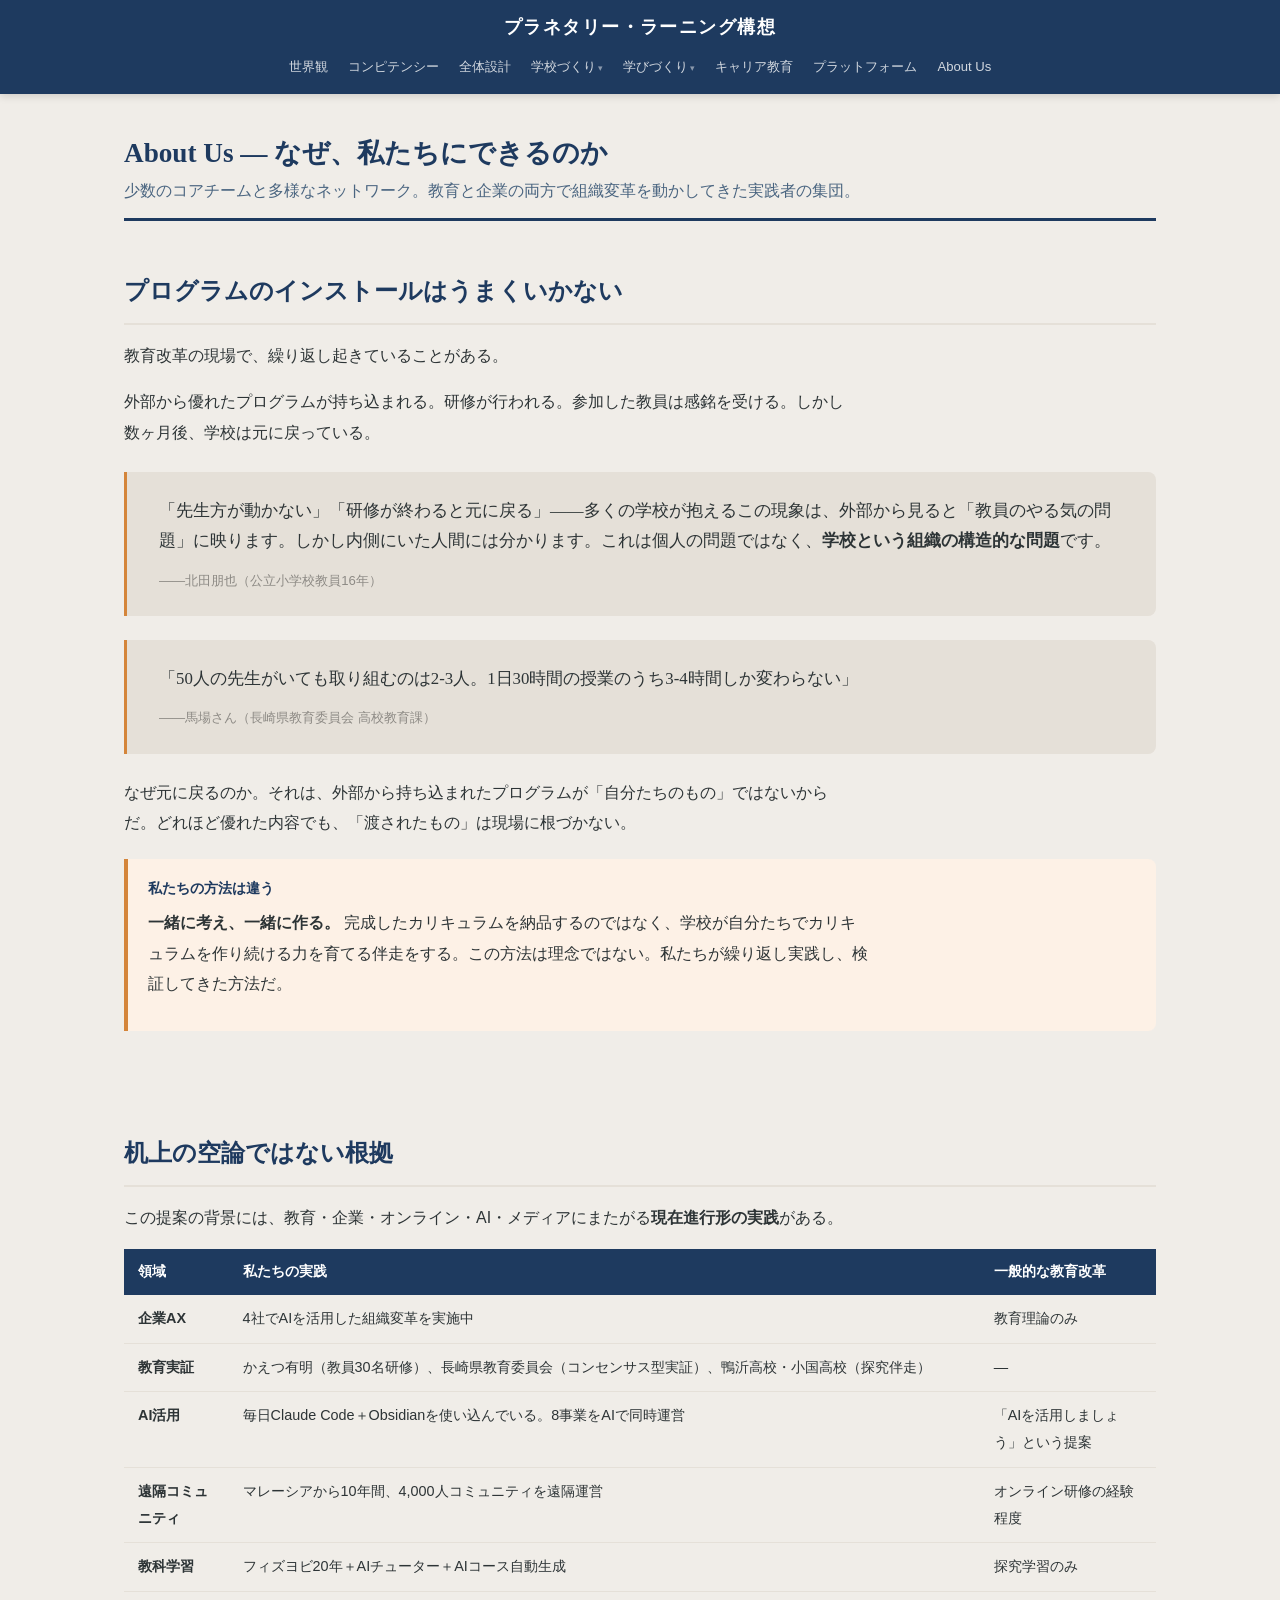
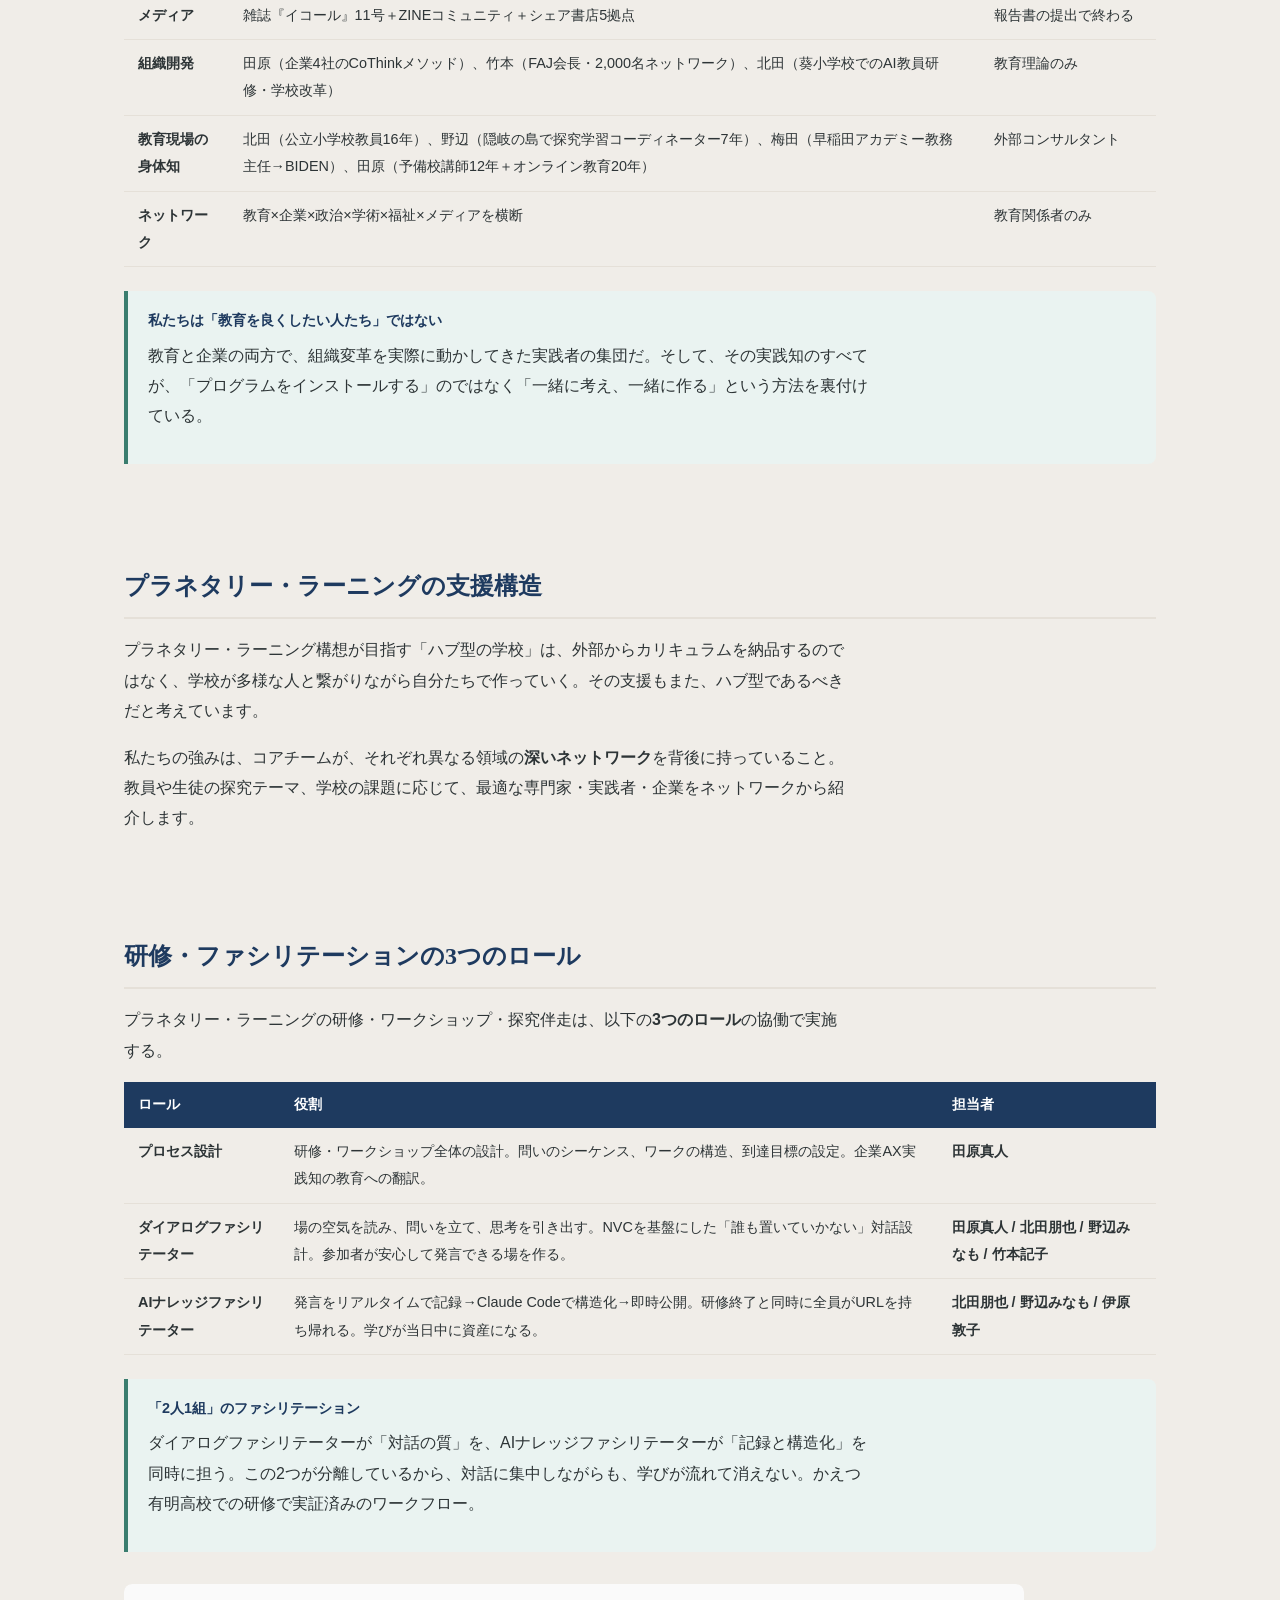
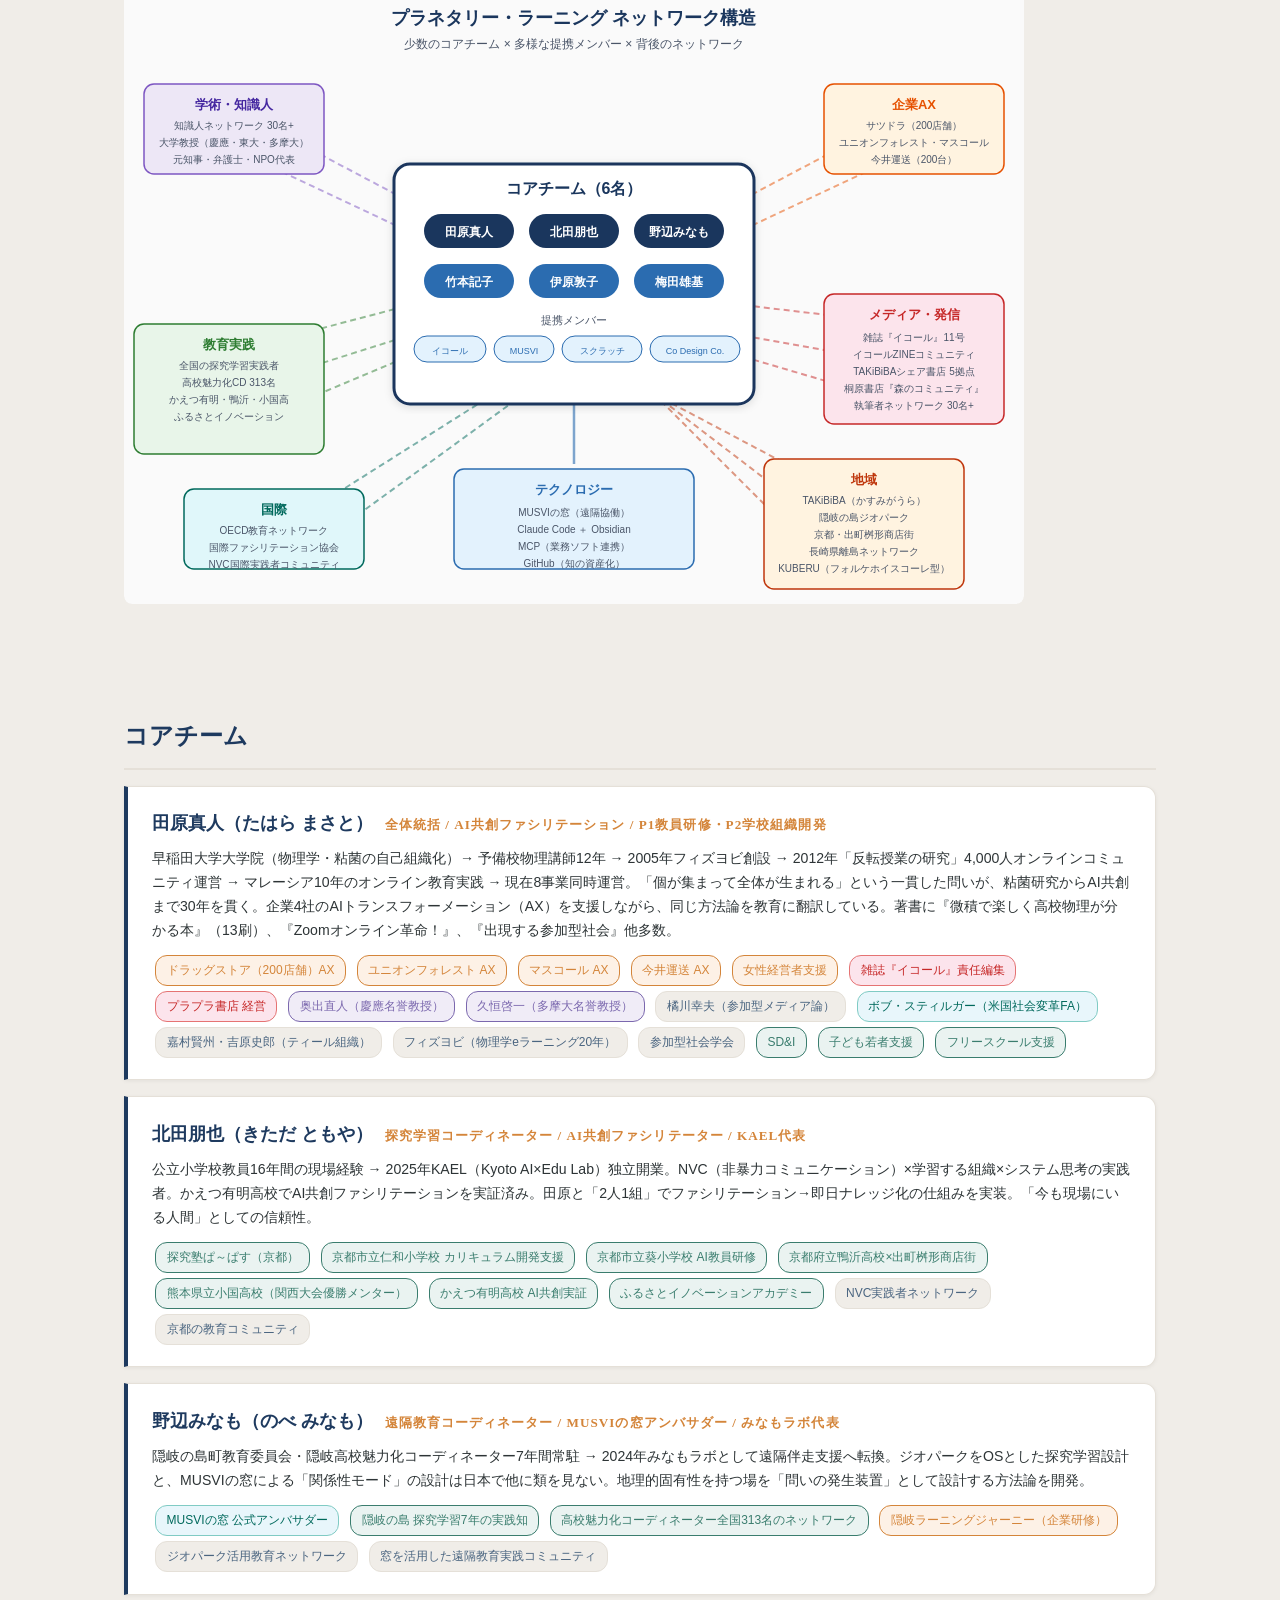
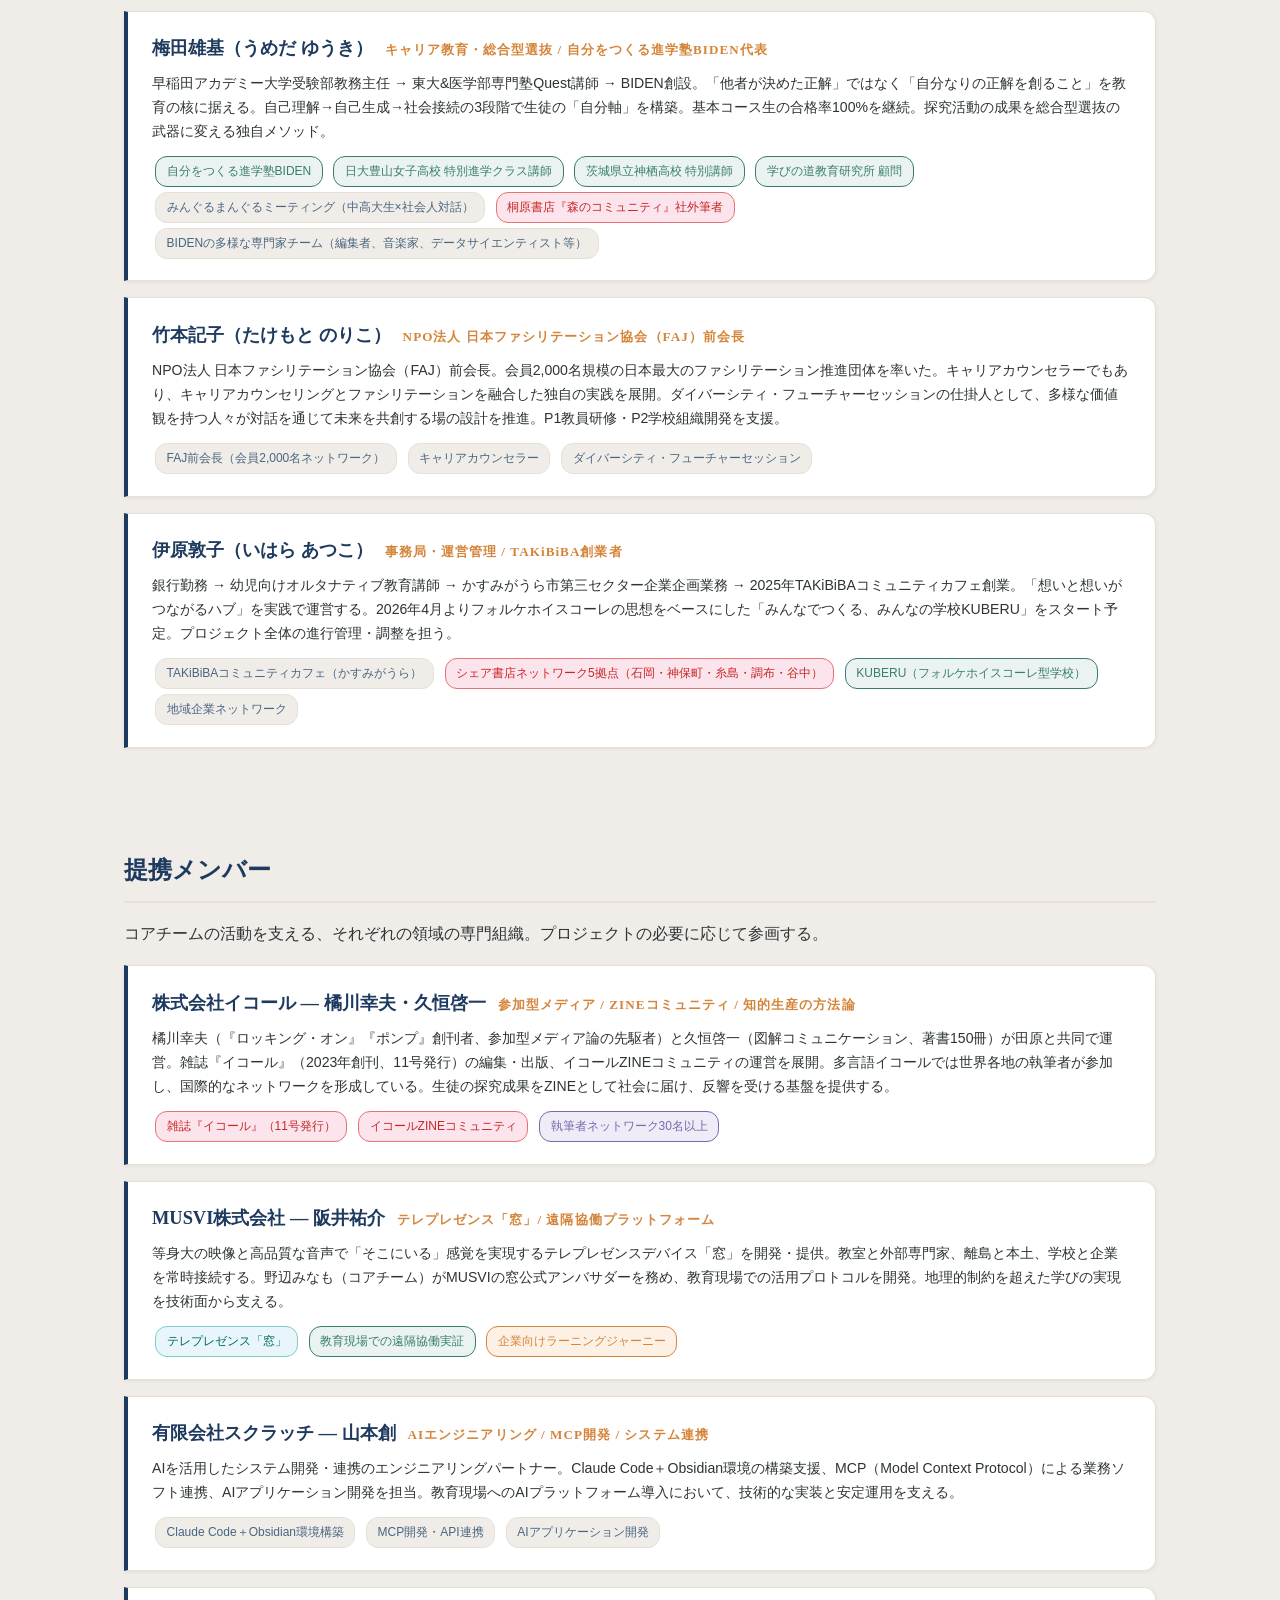
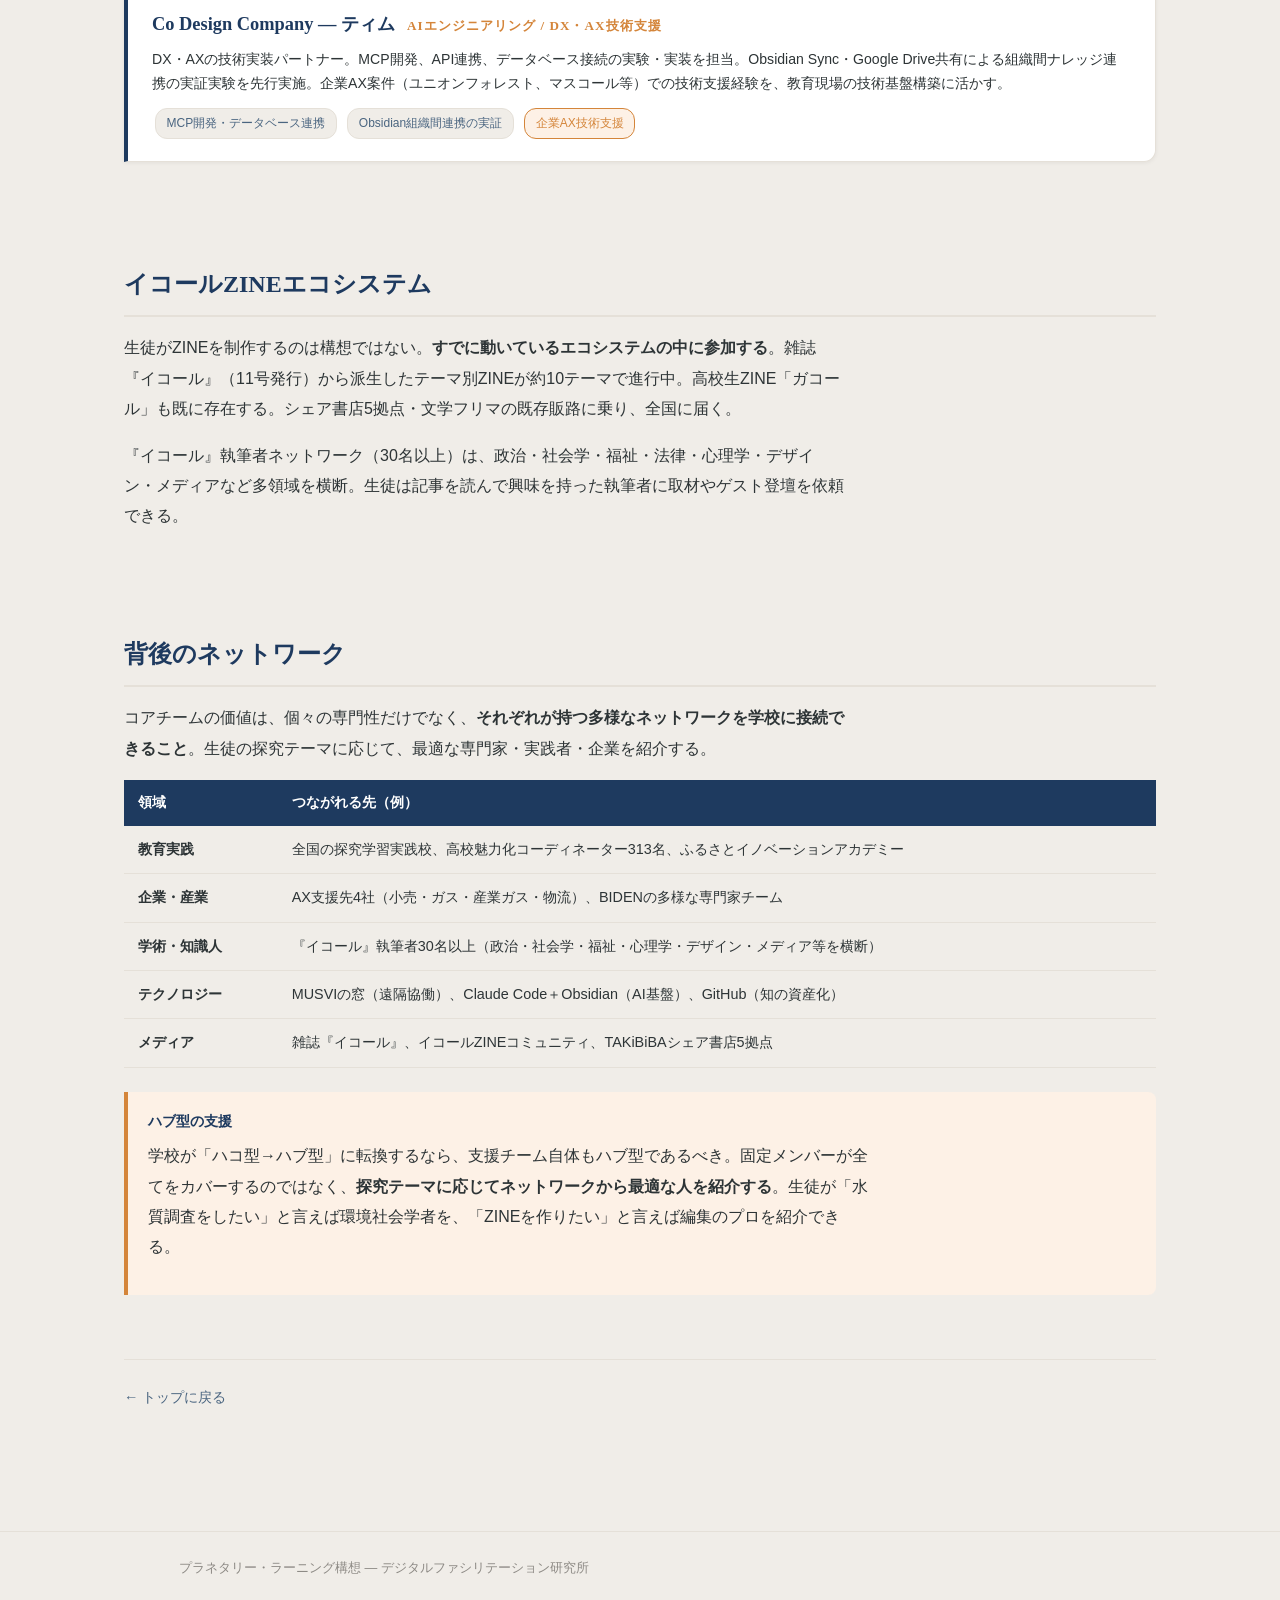
==== commit 7924e2e3: "About Us: 多言語イコール（イコールカード）、プラプラ書店（田原タグ）を追加 - 株式会社イコール: 多言語イコール（世界各地の執筆者）を説明文に追加 - 田原: TAKiBiBAシェア書店→" ====
--- a/about.html
+++ b/about.html
@@ -201,7 +201,7 @@
       <span class="network-tag enterprise">今井運送 AX</span>
       <span class="network-tag enterprise">女性経営者支援</span>
       <span class="network-tag media">雑誌『イコール』責任編集</span>
-      <span class="network-tag media">TAKiBiBAシェア書店5拠点</span>
+      <span class="network-tag media">プラプラ書店 経営</span>
       <span class="network-tag academic">奥出直人（慶應名誉教授）</span>
       <span class="network-tag academic">久恒啓一（多摩大名誉教授）</span>
       <span class="network-tag">橘川幸夫（参加型メディア論）</span>
@@ -297,7 +297,7 @@
   <div class="member-card">
     <div class="member-header"><h3>株式会社イコール — 橘川幸夫・久恒啓一</h3> <div class="role">参加型メディア / ZINEコミュニティ / 知的生産の方法論</div></div>
     <div class="bio">
-      橘川幸夫（『ロッキング・オン』『ポンプ』創刊者、参加型メディア論の先駆者）と久恒啓一（図解コミュニケーション、著書150冊）が田原と共同で運営。雑誌『イコール』（2023年創刊、11号発行）の編集・出版、イコールZINEコミュニティの運営を展開。生徒の探究成果をZINEとして社会に届け、反響を受ける基盤を提供する。
+      橘川幸夫（『ロッキング・オン』『ポンプ』創刊者、参加型メディア論の先駆者）と久恒啓一（図解コミュニケーション、著書150冊）が田原と共同で運営。雑誌『イコール』（2023年創刊、11号発行）の編集・出版、イコールZINEコミュニティの運営を展開。多言語イコールでは世界各地の執筆者が参加し、国際的なネットワークを形成している。生徒の探究成果をZINEとして社会に届け、反響を受ける基盤を提供する。
     </div>
     <div>
       <span class="network-tag media">雑誌『イコール』（11号発行）</span>
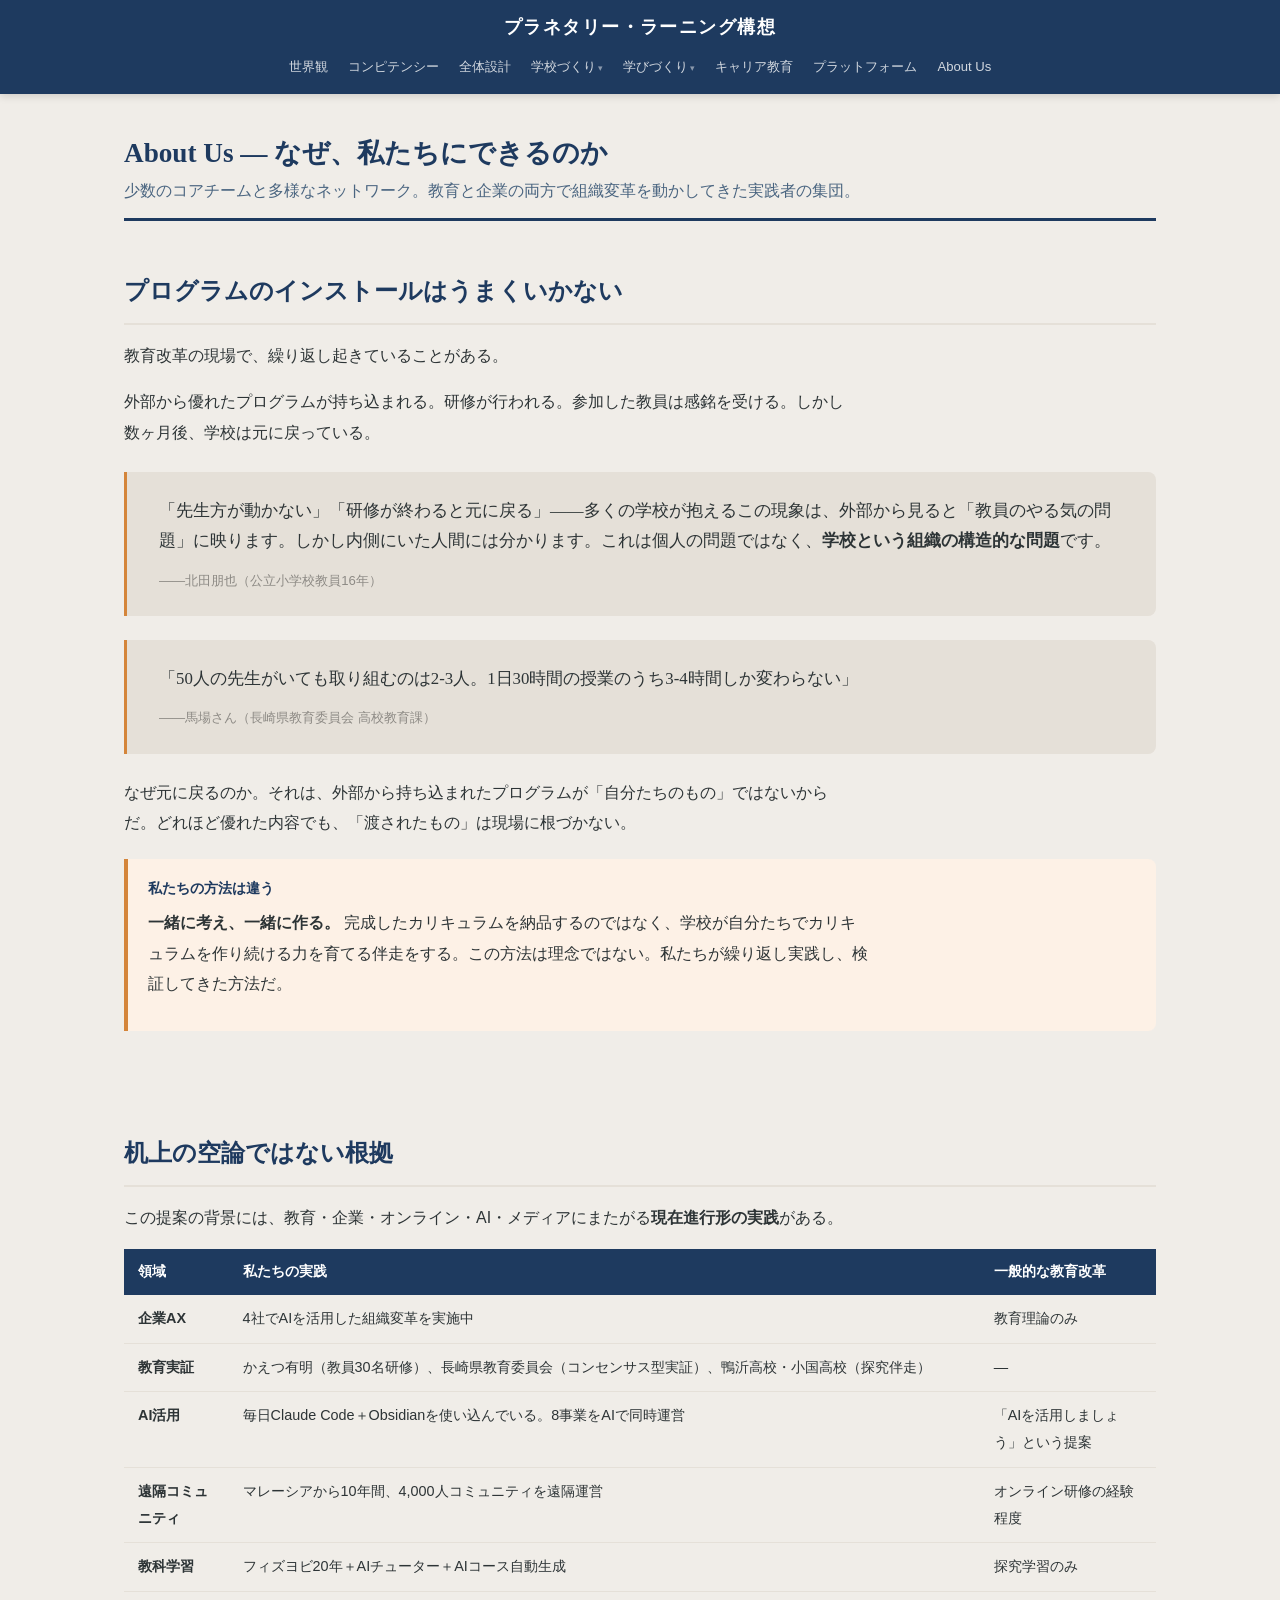
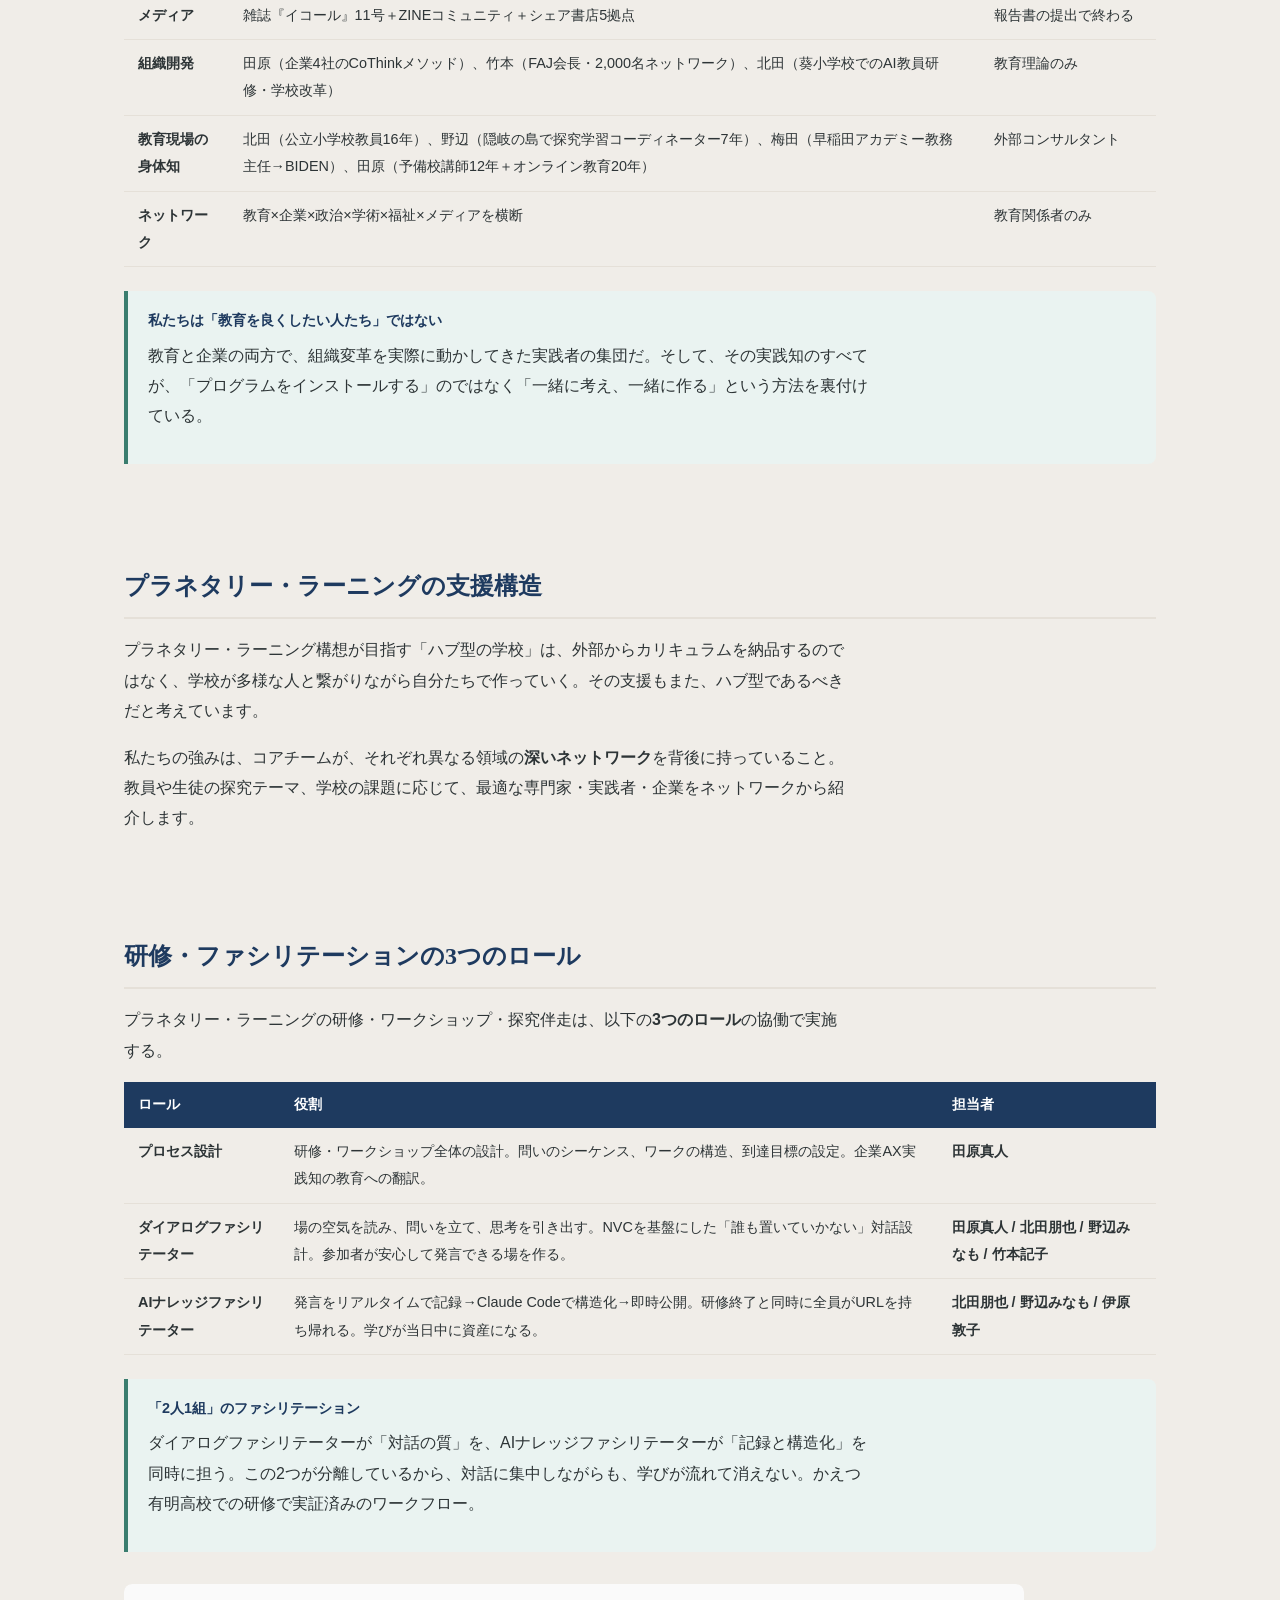
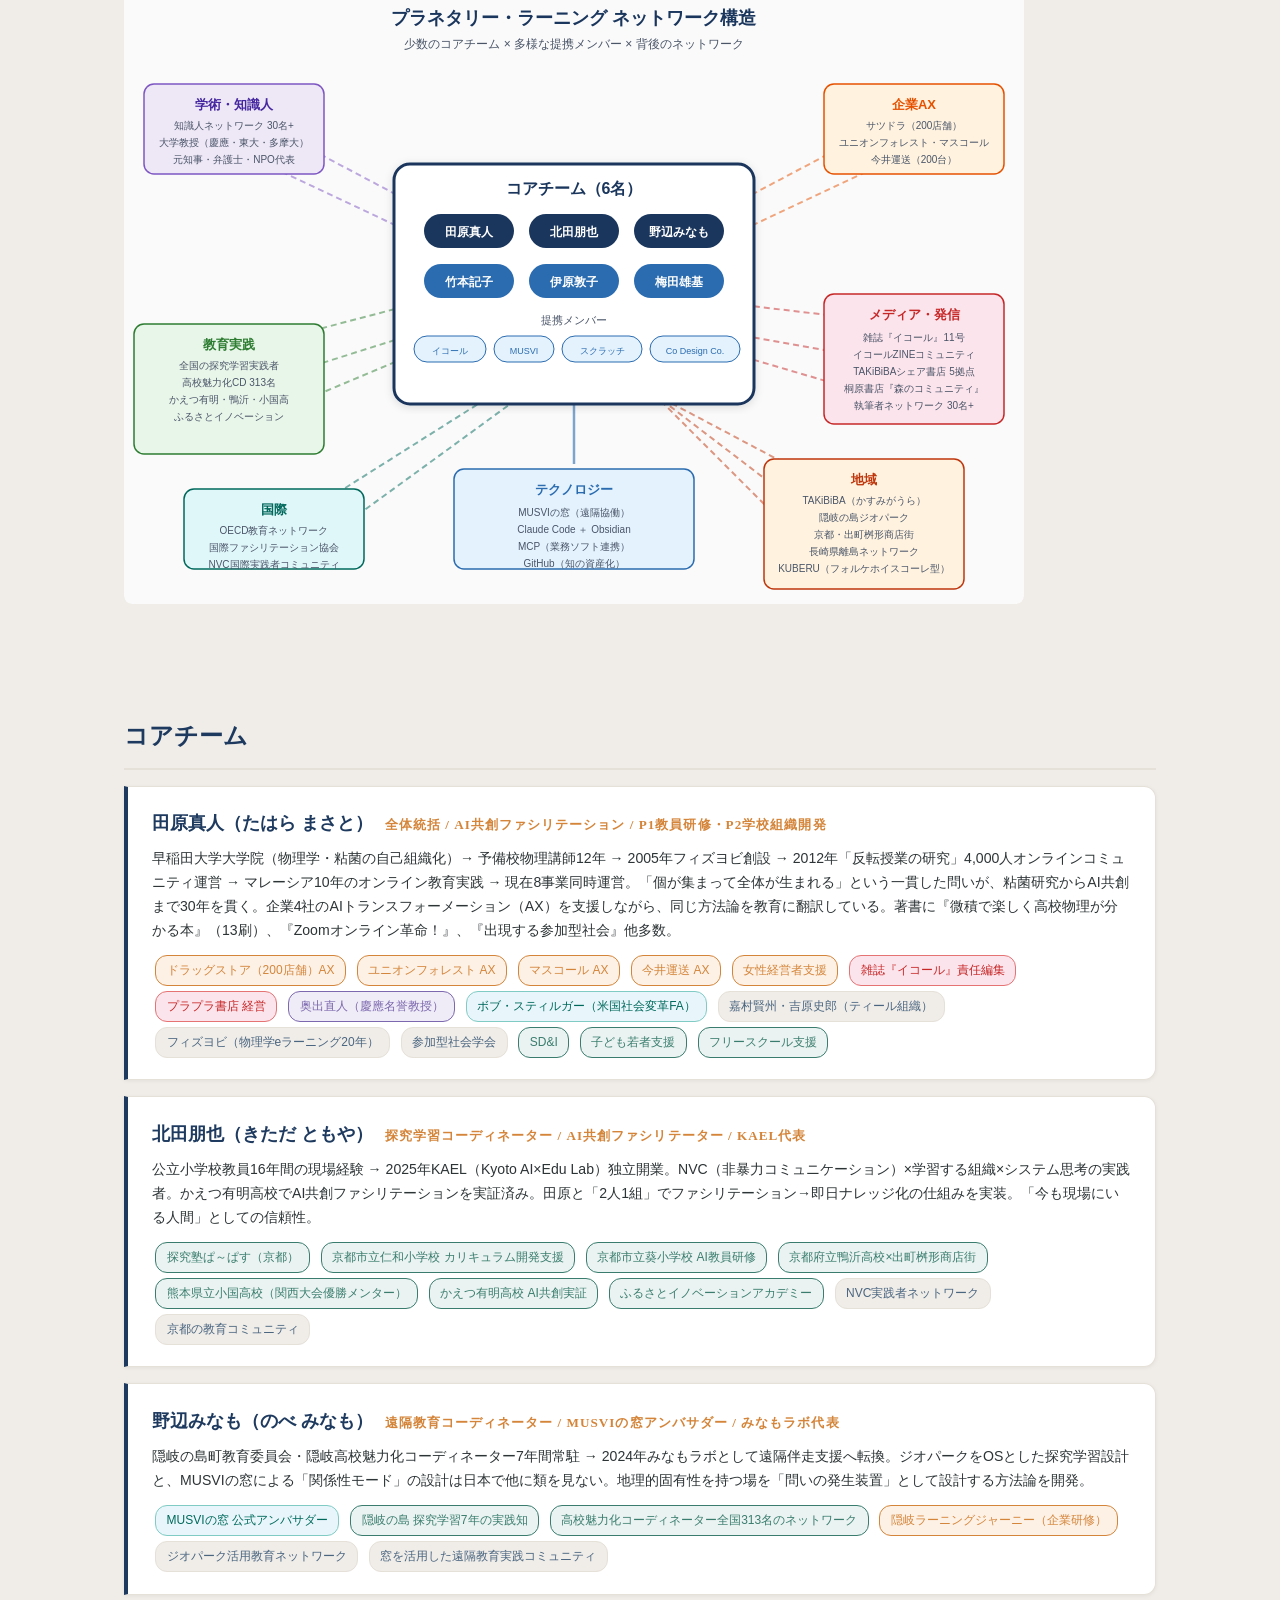
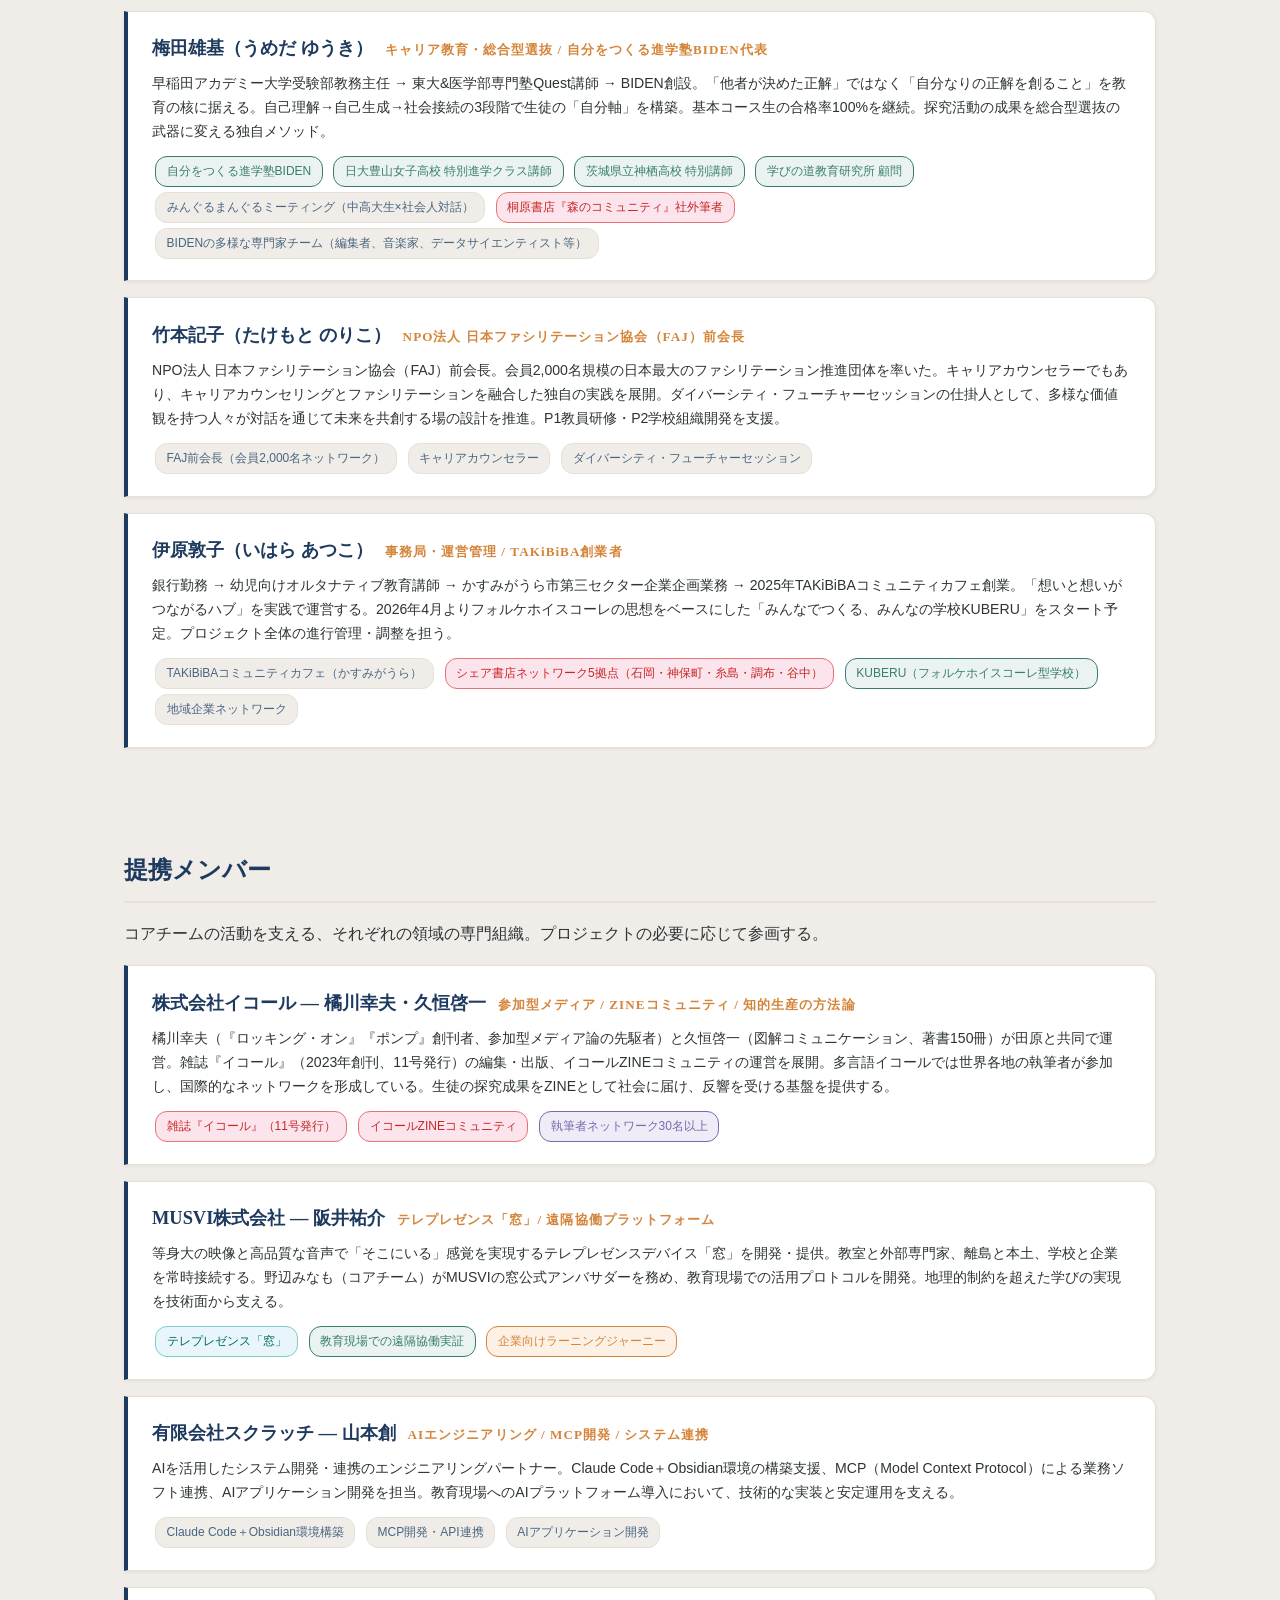
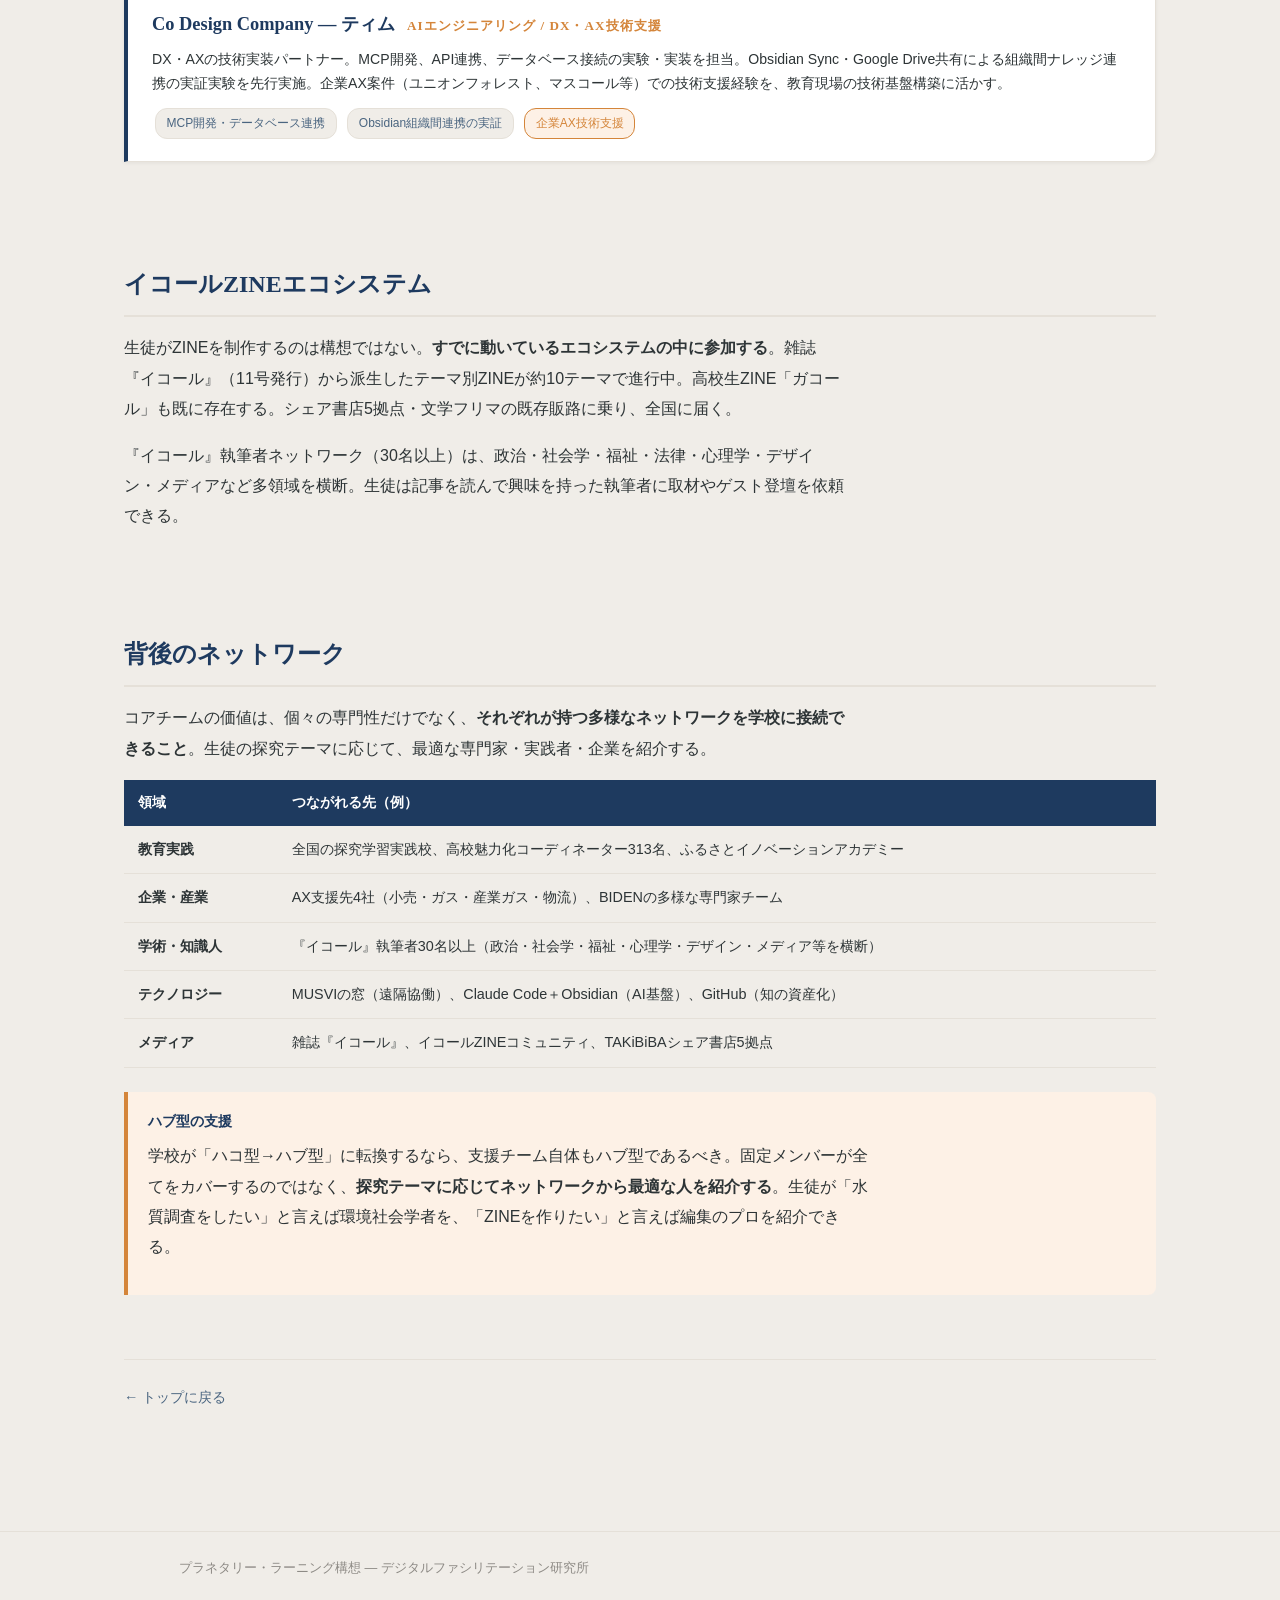
==== commit 11ac9270: "About Us: 田原のタグから橘川・久恒を削除（イコールカードと重複） Co-Authored-By: Claude Opus 4.6 (1M context) <noreply@anthropi" ====
--- a/about.html
+++ b/about.html
@@ -203,8 +203,6 @@
       <span class="network-tag media">雑誌『イコール』責任編集</span>
       <span class="network-tag media">プラプラ書店 経営</span>
       <span class="network-tag academic">奥出直人（慶應名誉教授）</span>
-      <span class="network-tag academic">久恒啓一（多摩大名誉教授）</span>
-      <span class="network-tag">橘川幸夫（参加型メディア論）</span>
       <span class="network-tag intl">ボブ・スティルガー（米国社会変革FA）</span>
       <span class="network-tag">嘉村賢州・吉原史郎（ティール組織）</span>
       <span class="network-tag">フィズヨビ（物理学eラーニング20年）</span>
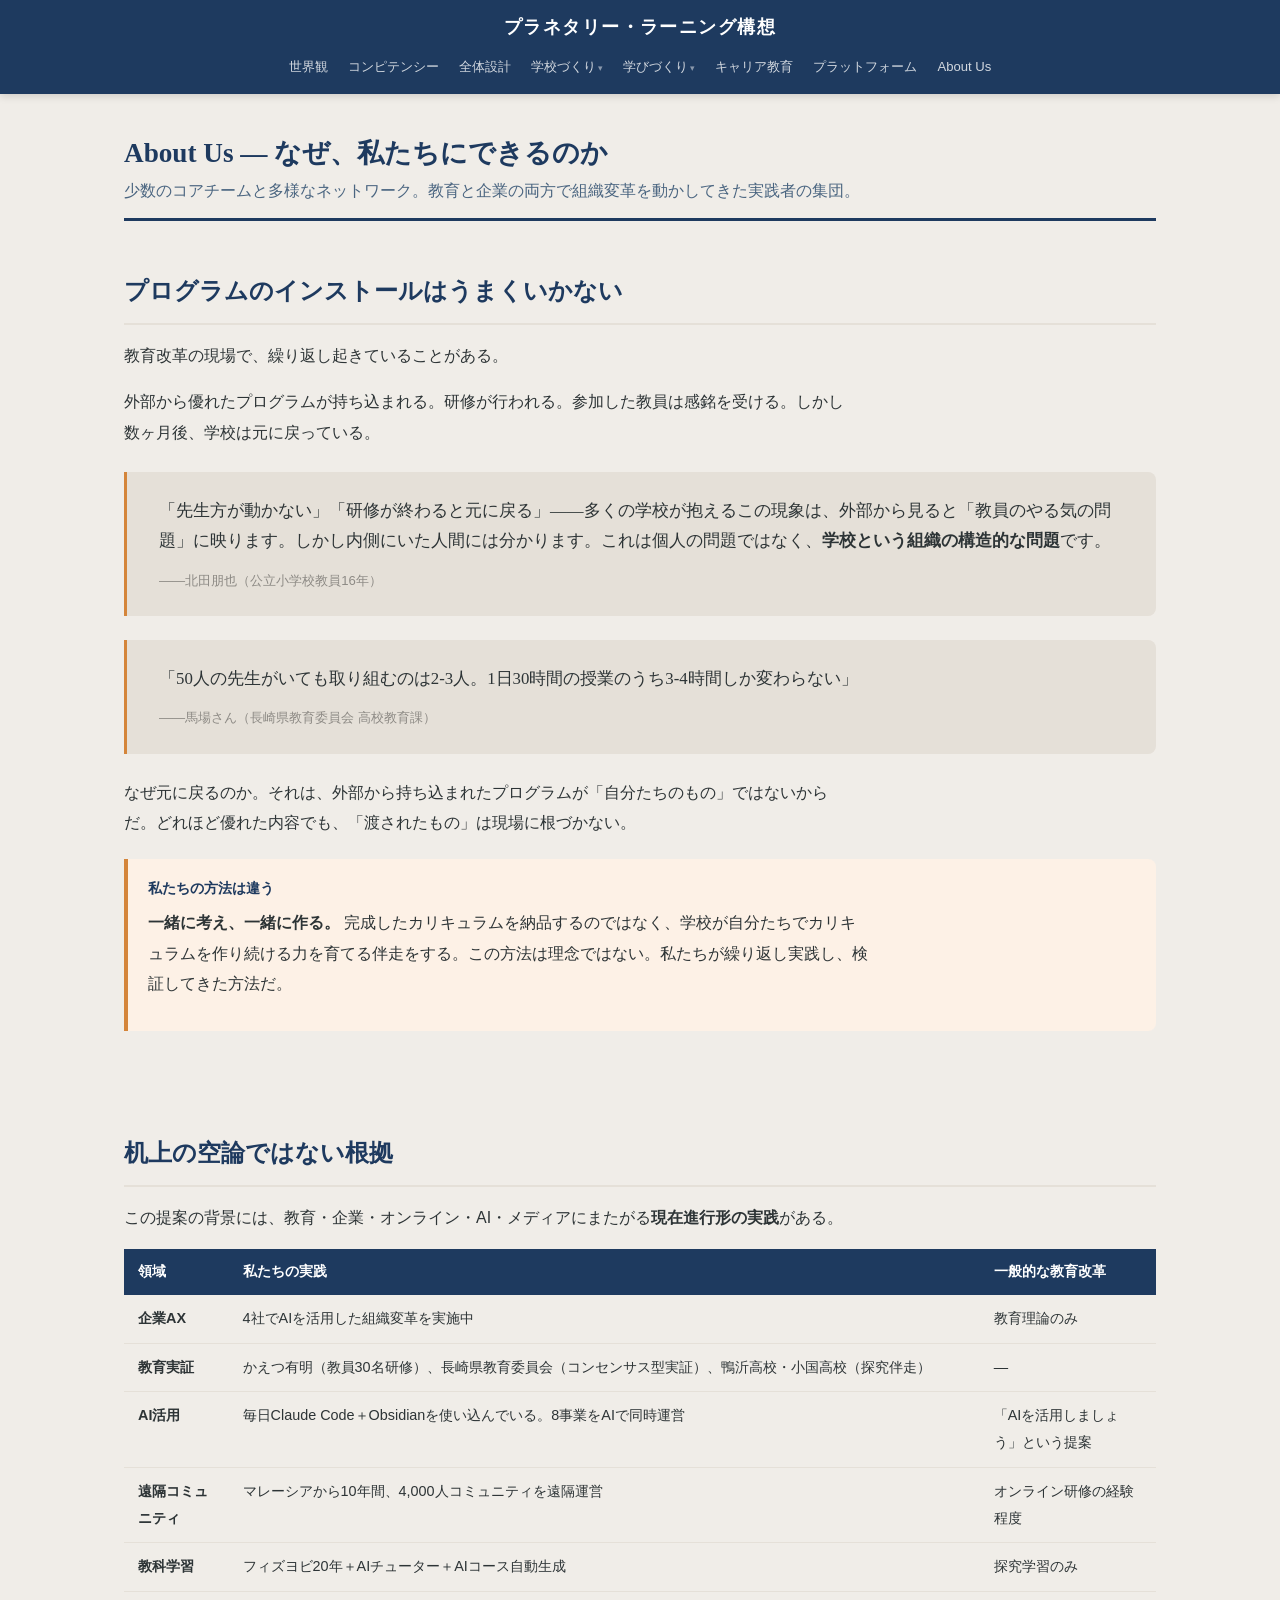
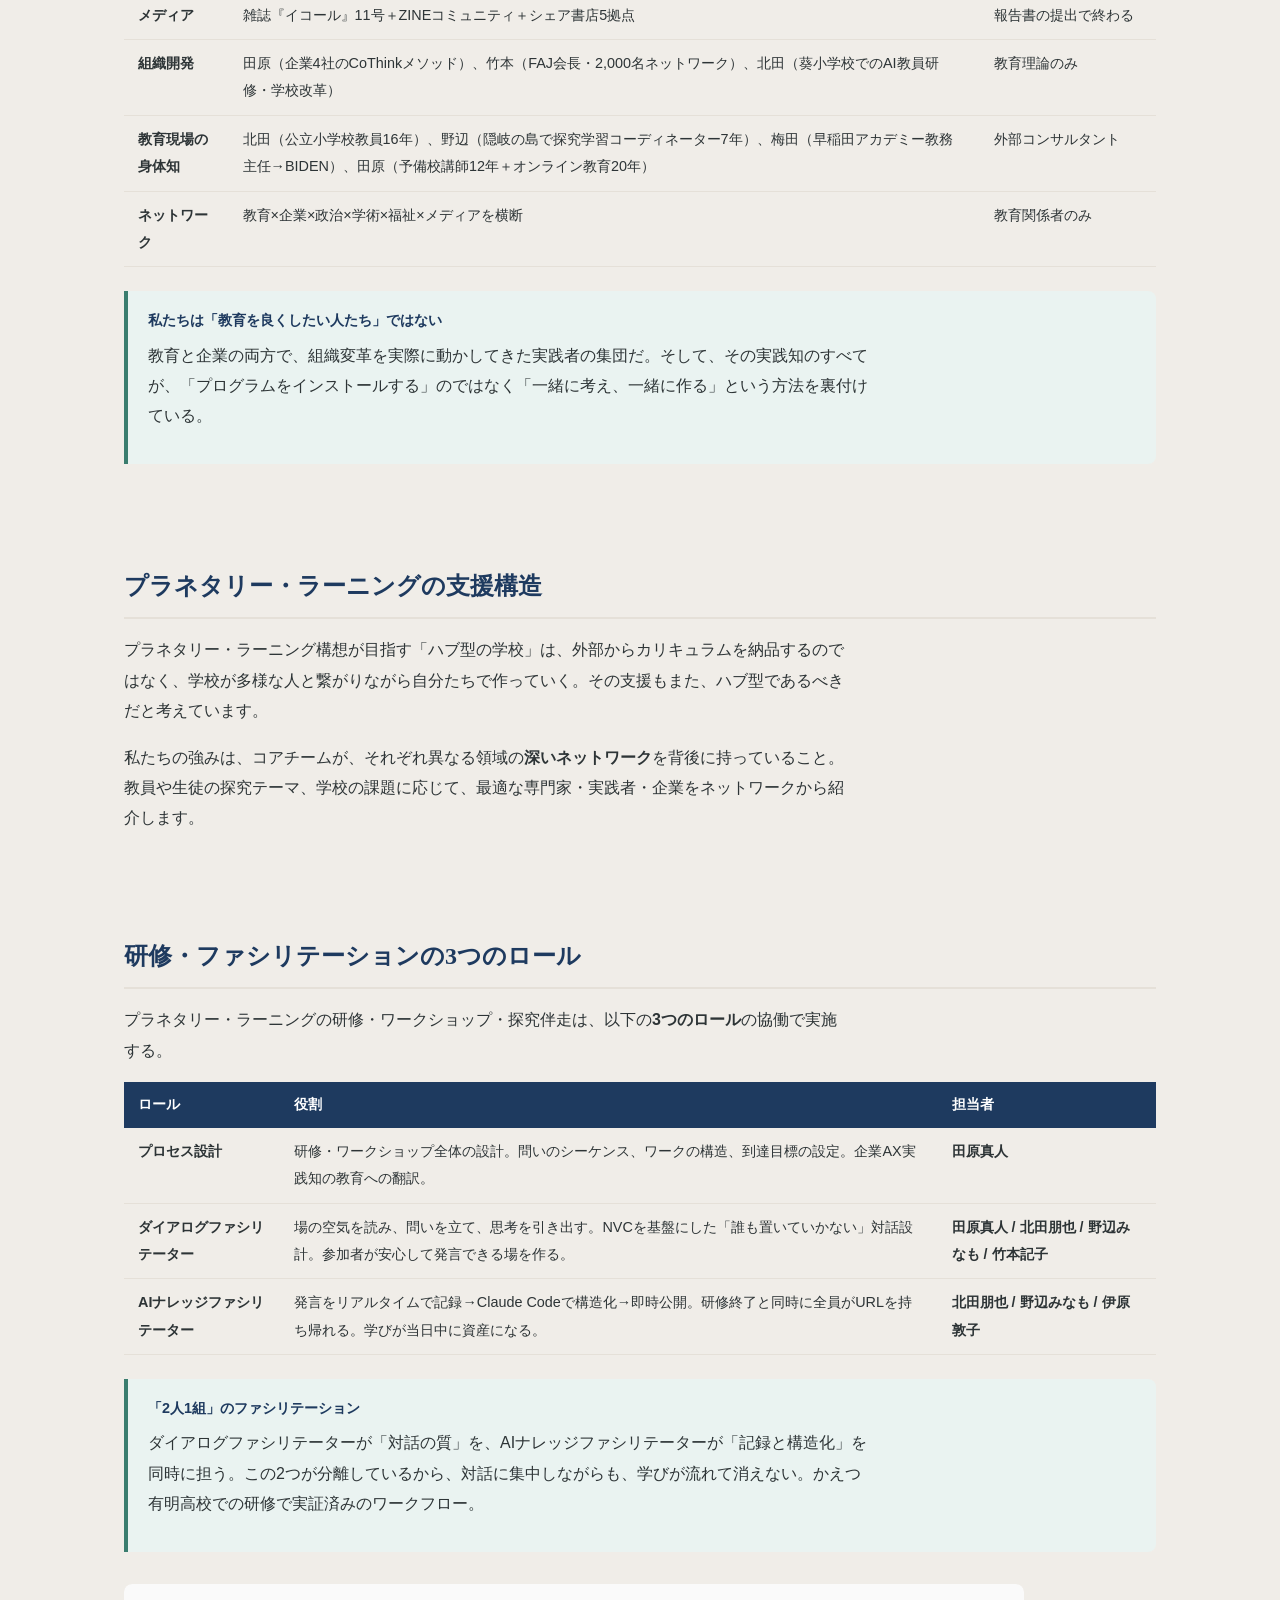
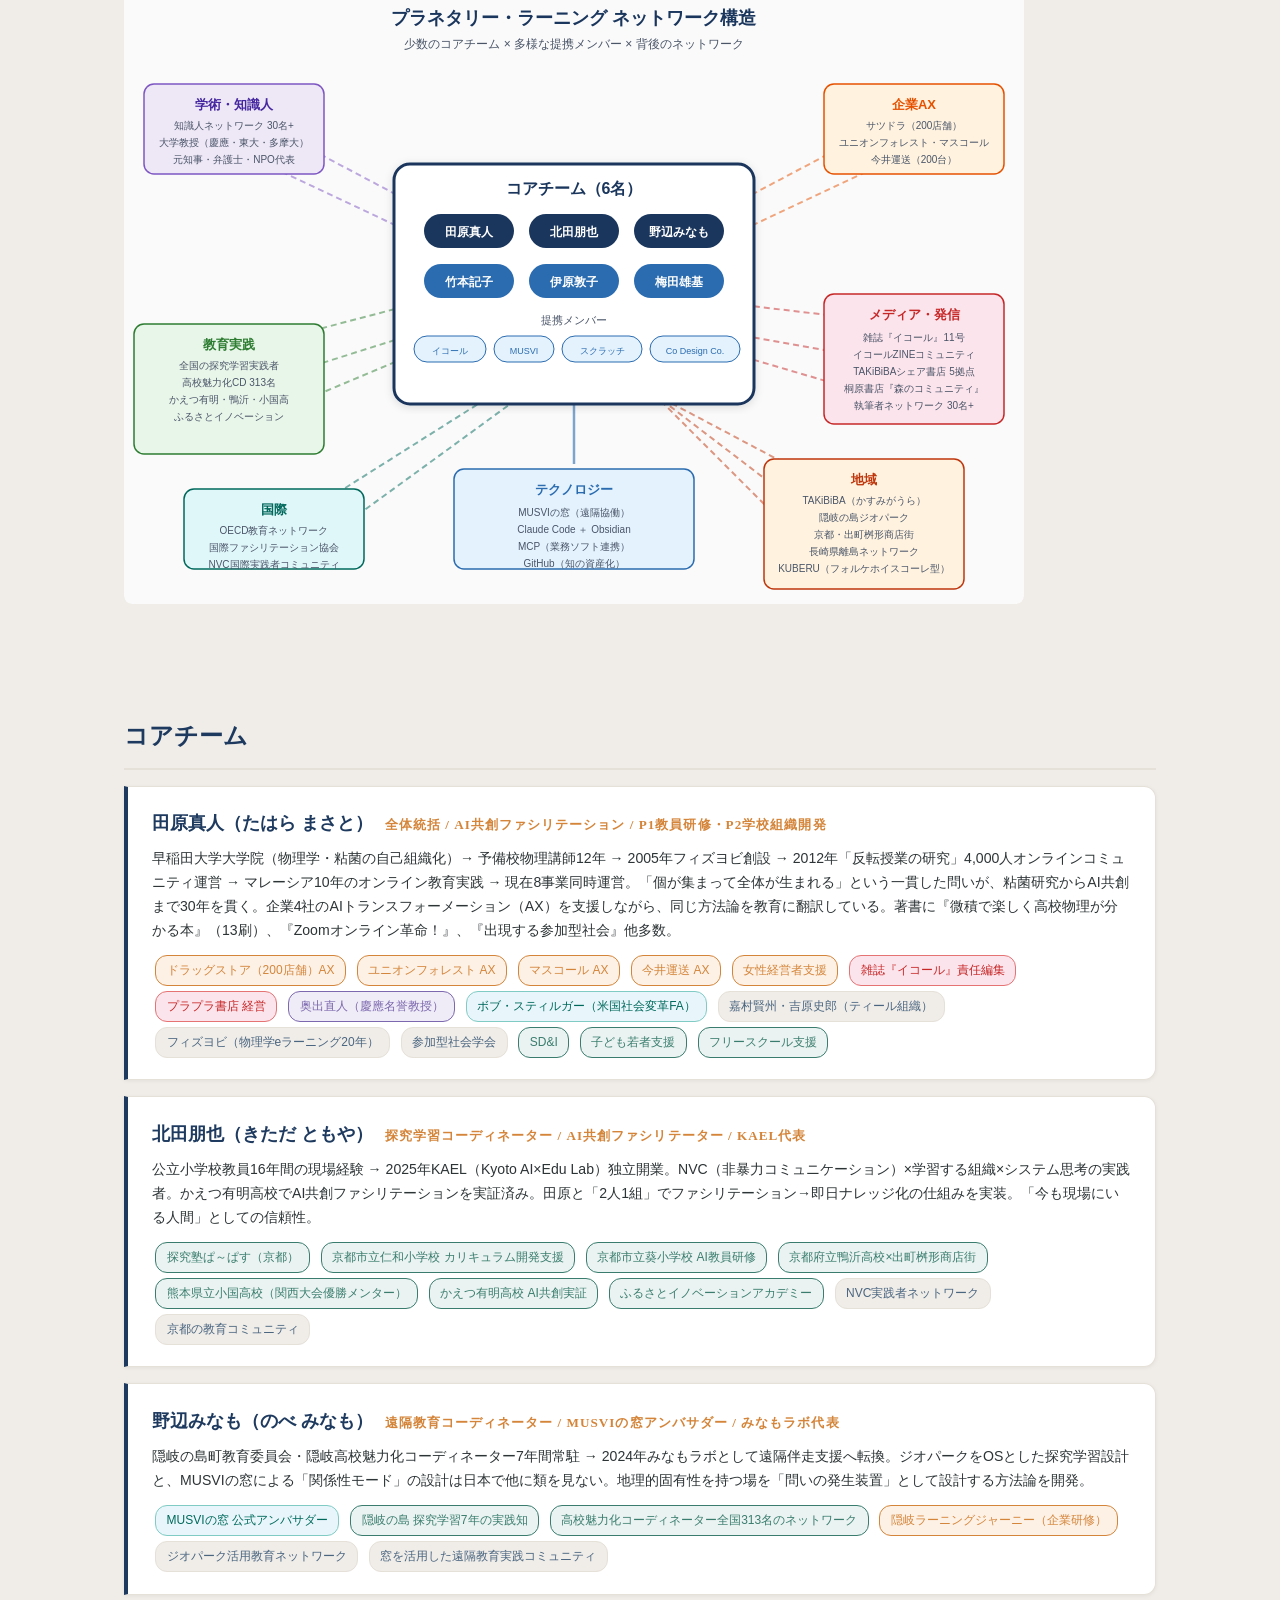
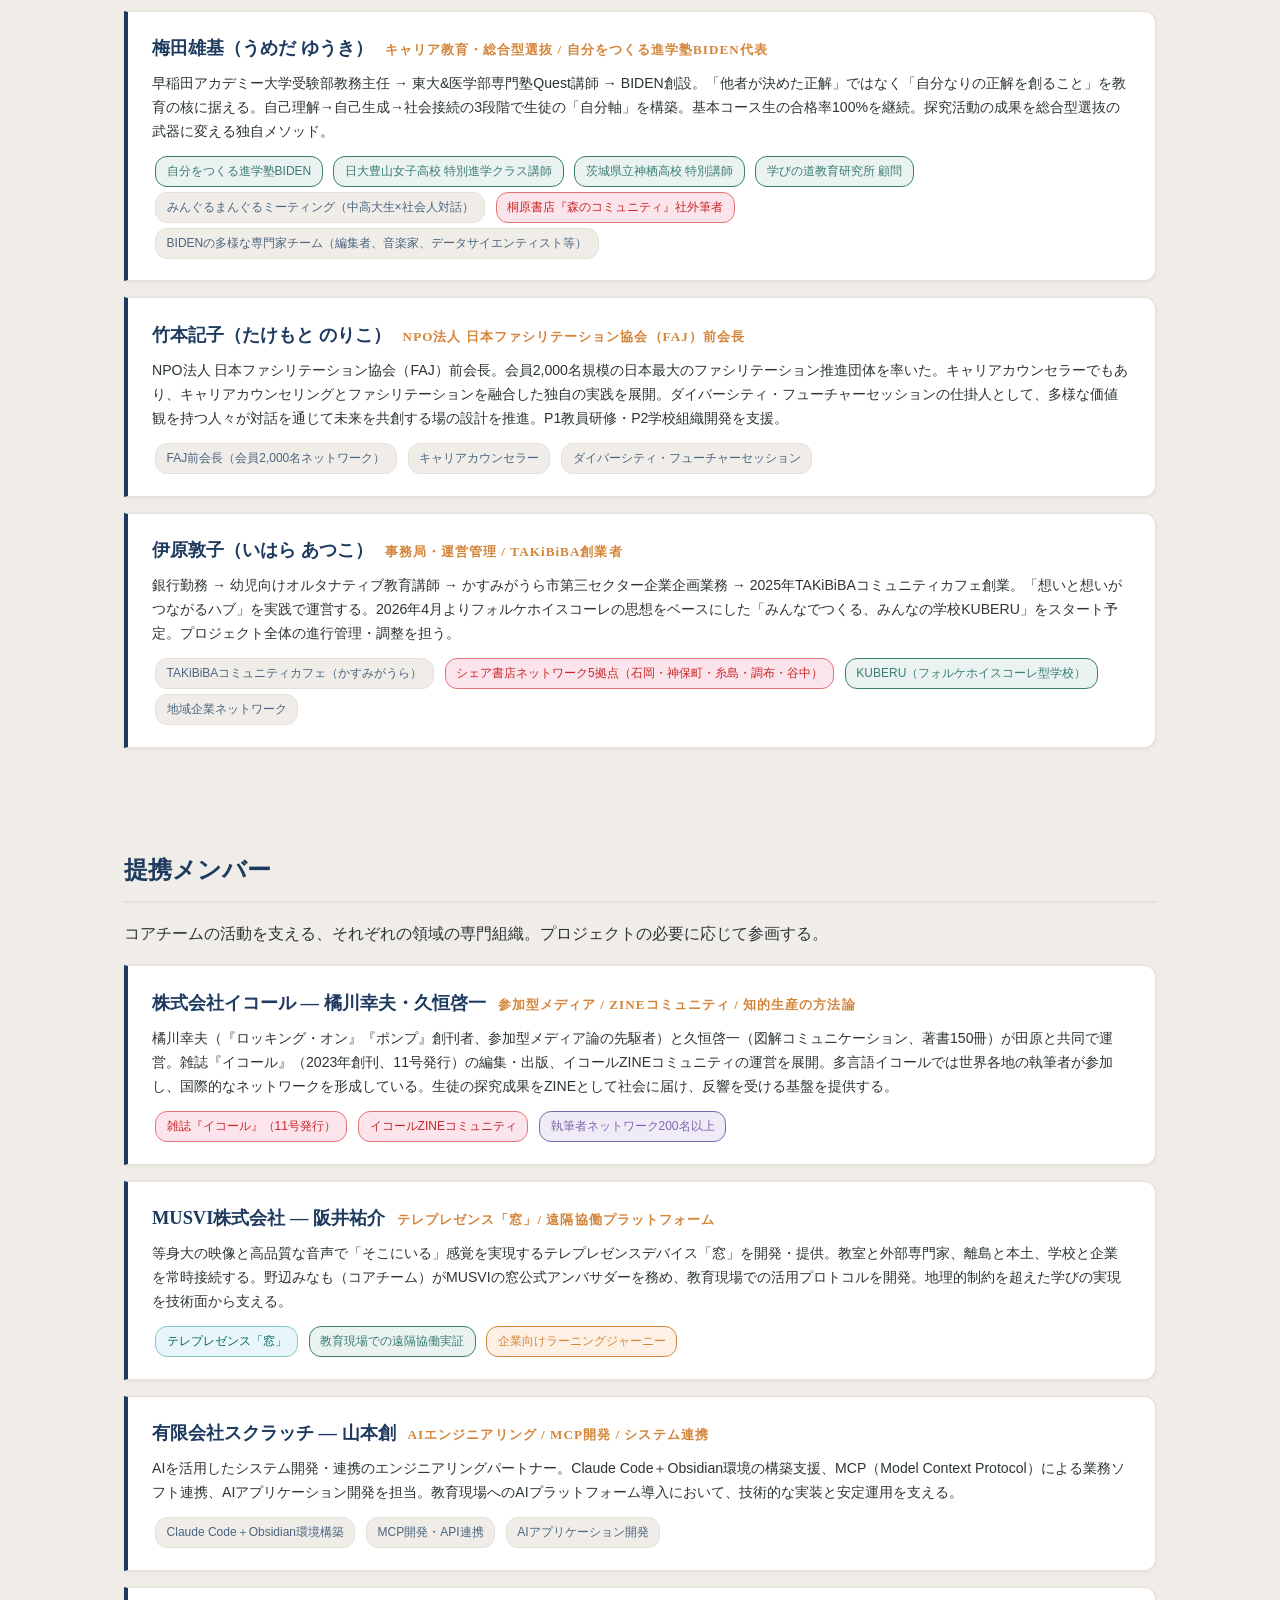
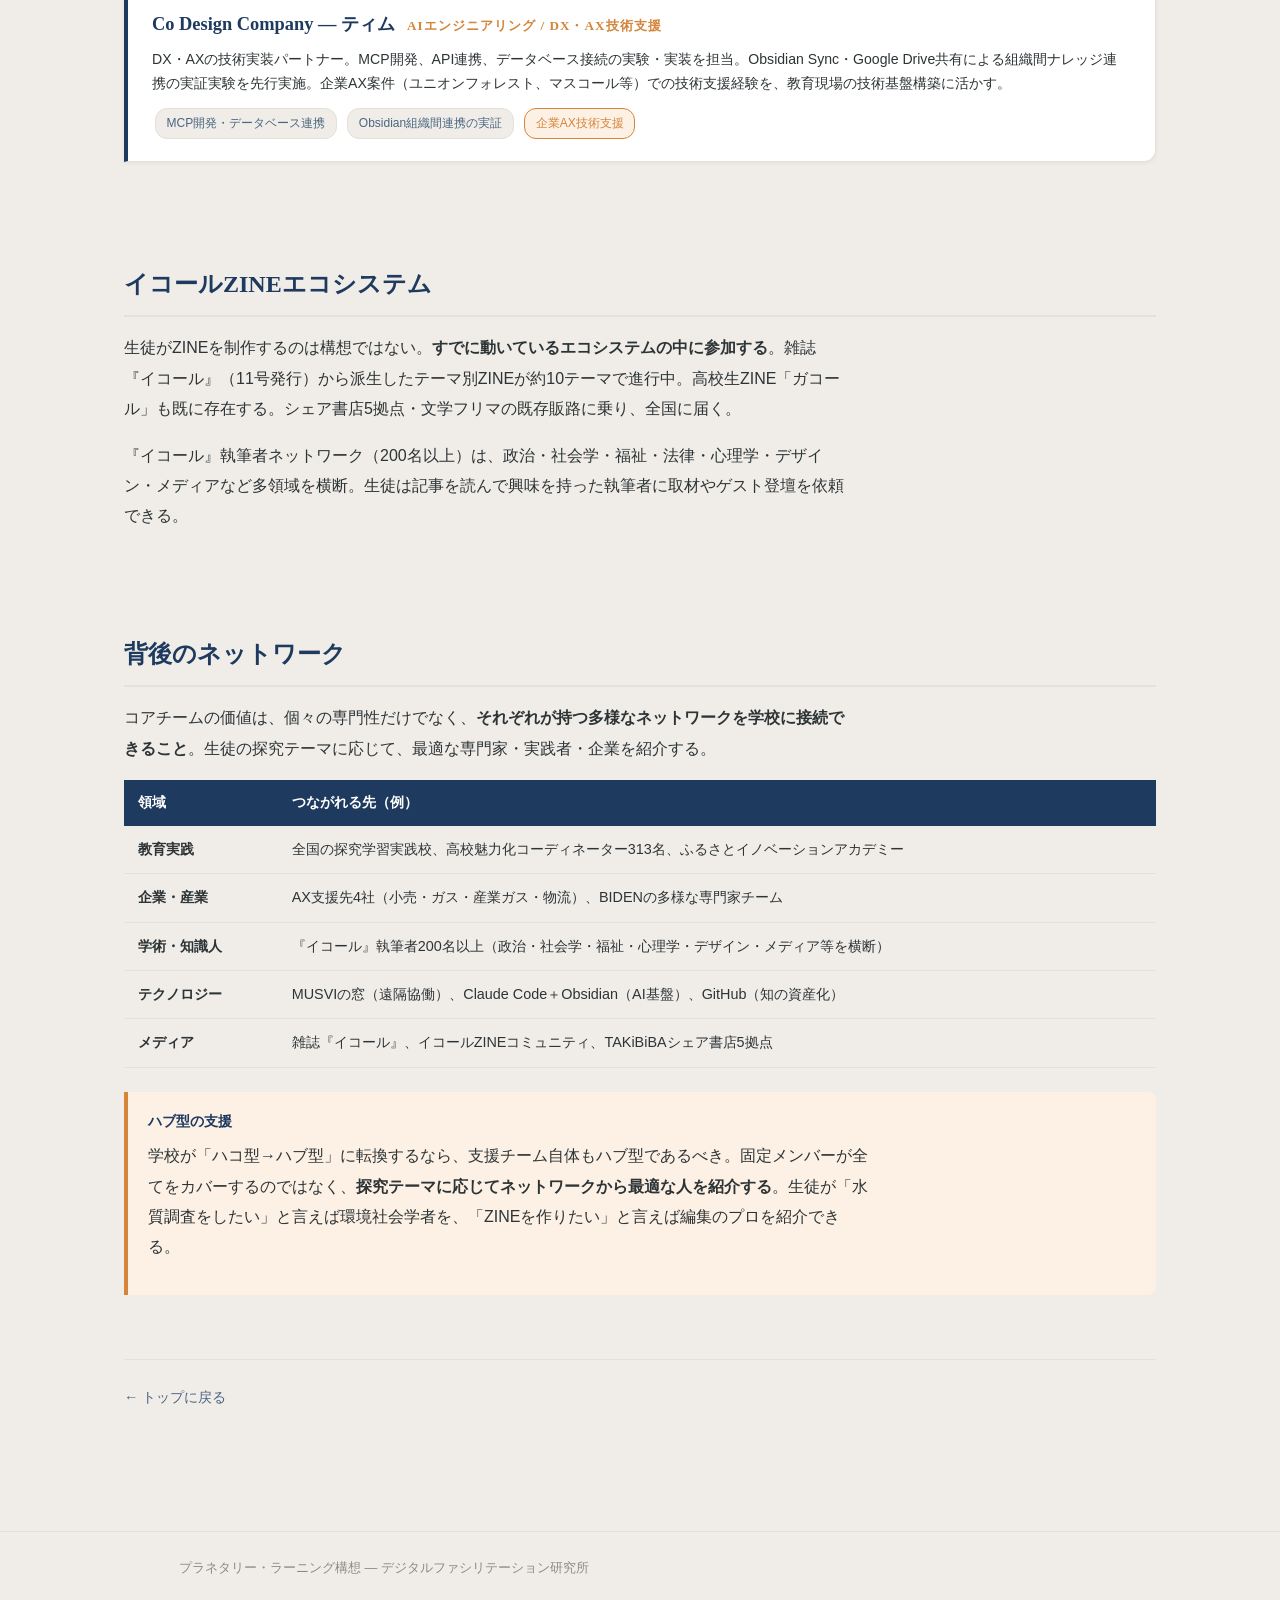
==== commit 539b252f: "About Us: イコール執筆者ネットワークを30名以上→200名以上に修正（3箇所） Co-Authored-By: Claude Opus 4.6 (1M context) <noreply@a" ====
--- a/about.html
+++ b/about.html
@@ -300,7 +300,7 @@
     <div>
       <span class="network-tag media">雑誌『イコール』（11号発行）</span>
       <span class="network-tag media">イコールZINEコミュニティ</span>
-      <span class="network-tag academic">執筆者ネットワーク30名以上</span>
+      <span class="network-tag academic">執筆者ネットワーク200名以上</span>
     </div>
   </div>
 
@@ -345,7 +345,7 @@
 
   <p>生徒がZINEを制作するのは構想ではない。<strong>すでに動いているエコシステムの中に参加する</strong>。雑誌『イコール』（11号発行）から派生したテーマ別ZINEが約10テーマで進行中。高校生ZINE「ガコール」も既に存在する。シェア書店5拠点・文学フリマの既存販路に乗り、全国に届く。</p>
 
-  <p>『イコール』執筆者ネットワーク（30名以上）は、政治・社会学・福祉・法律・心理学・デザイン・メディアなど多領域を横断。生徒は記事を読んで興味を持った執筆者に取材やゲスト登壇を依頼できる。</p>
+  <p>『イコール』執筆者ネットワーク（200名以上）は、政治・社会学・福祉・法律・心理学・デザイン・メディアなど多領域を横断。生徒は記事を読んで興味を持った執筆者に取材やゲスト登壇を依頼できる。</p>
 
   <!-- ============================================================ -->
   <h2>背後のネットワーク</h2>
@@ -356,7 +356,7 @@
     <tr><th>領域</th><th>つながれる先（例）</th></tr>
     <tr><td><strong>教育実践</strong></td><td>全国の探究学習実践校、高校魅力化コーディネーター313名、ふるさとイノベーションアカデミー</td></tr>
     <tr><td><strong>企業・産業</strong></td><td>AX支援先4社（小売・ガス・産業ガス・物流）、BIDENの多様な専門家チーム</td></tr>
-    <tr><td><strong>学術・知識人</strong></td><td>『イコール』執筆者30名以上（政治・社会学・福祉・心理学・デザイン・メディア等を横断）</td></tr>
+    <tr><td><strong>学術・知識人</strong></td><td>『イコール』執筆者200名以上（政治・社会学・福祉・心理学・デザイン・メディア等を横断）</td></tr>
     <tr><td><strong>テクノロジー</strong></td><td>MUSVIの窓（遠隔協働）、Claude Code＋Obsidian（AI基盤）、GitHub（知の資産化）</td></tr>
     <tr><td><strong>メディア</strong></td><td>雑誌『イコール』、イコールZINEコミュニティ、TAKiBiBAシェア書店5拠点</td></tr>
   </table>
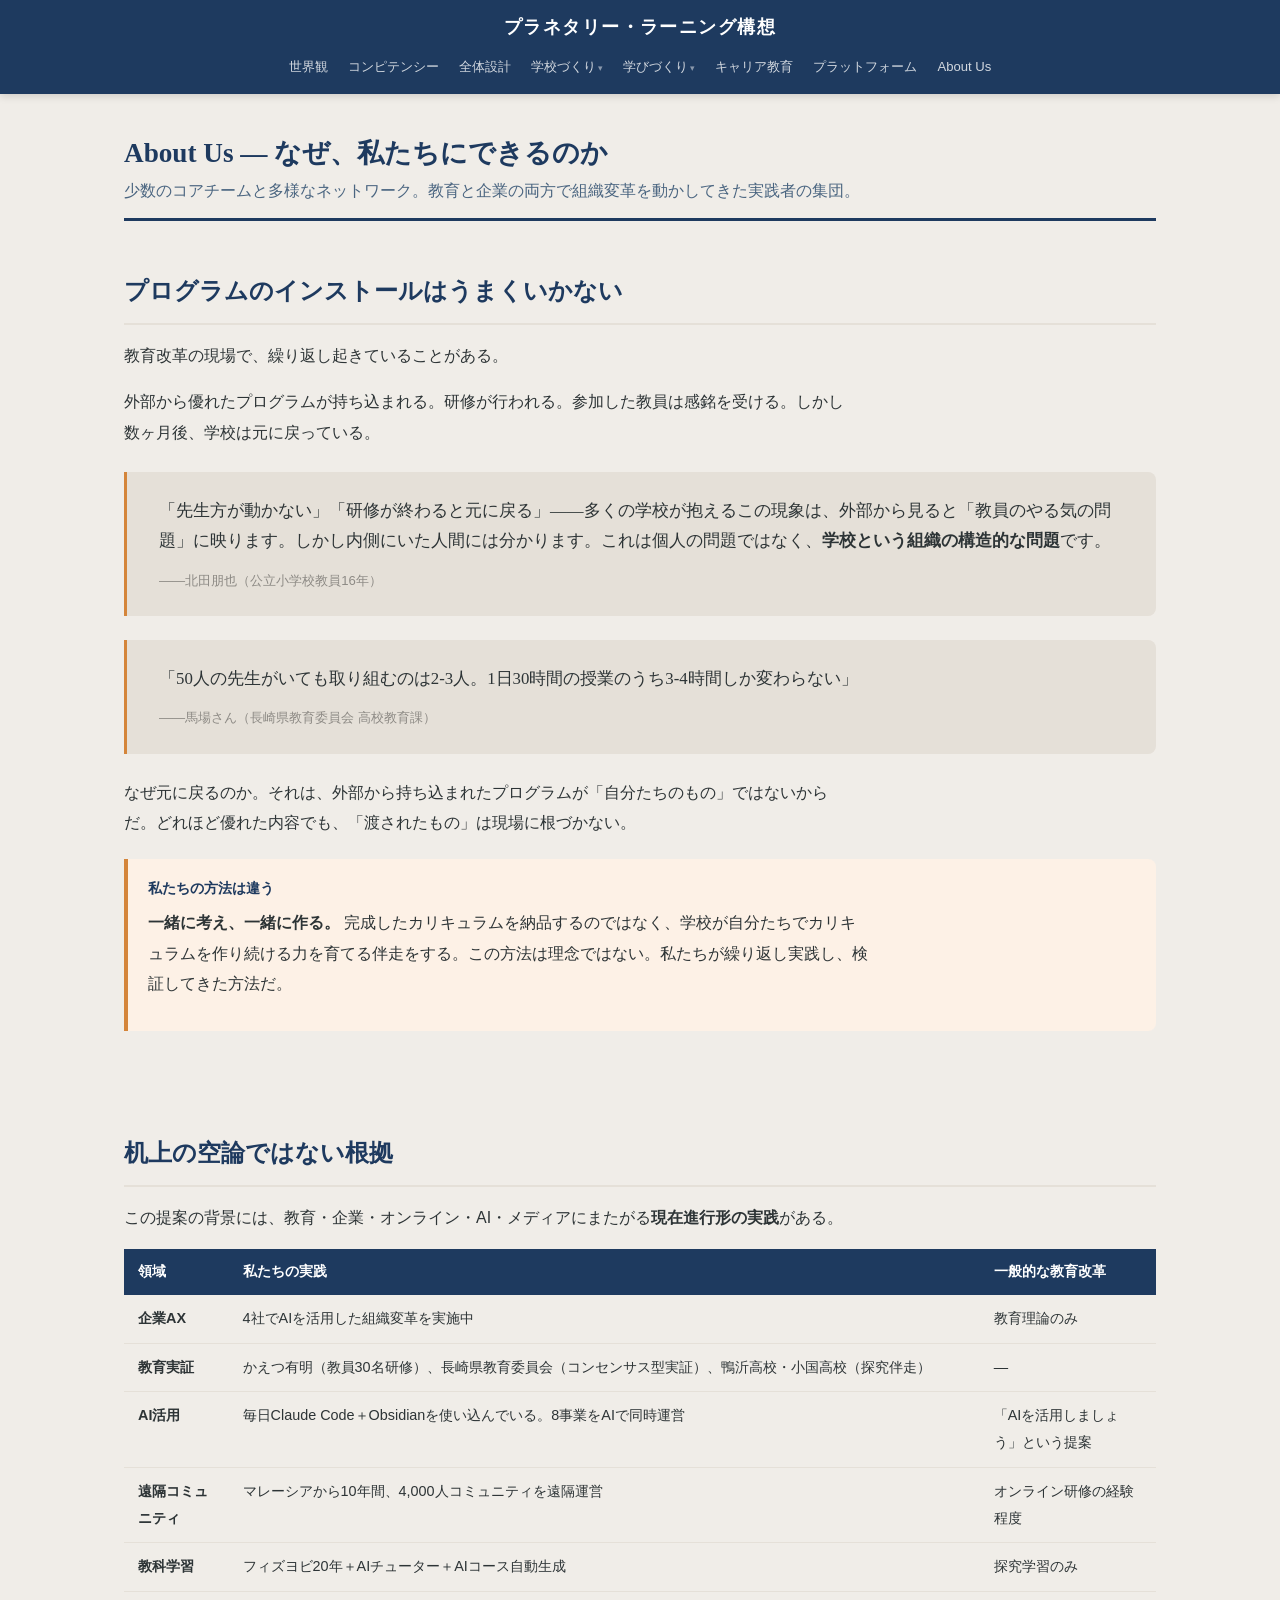
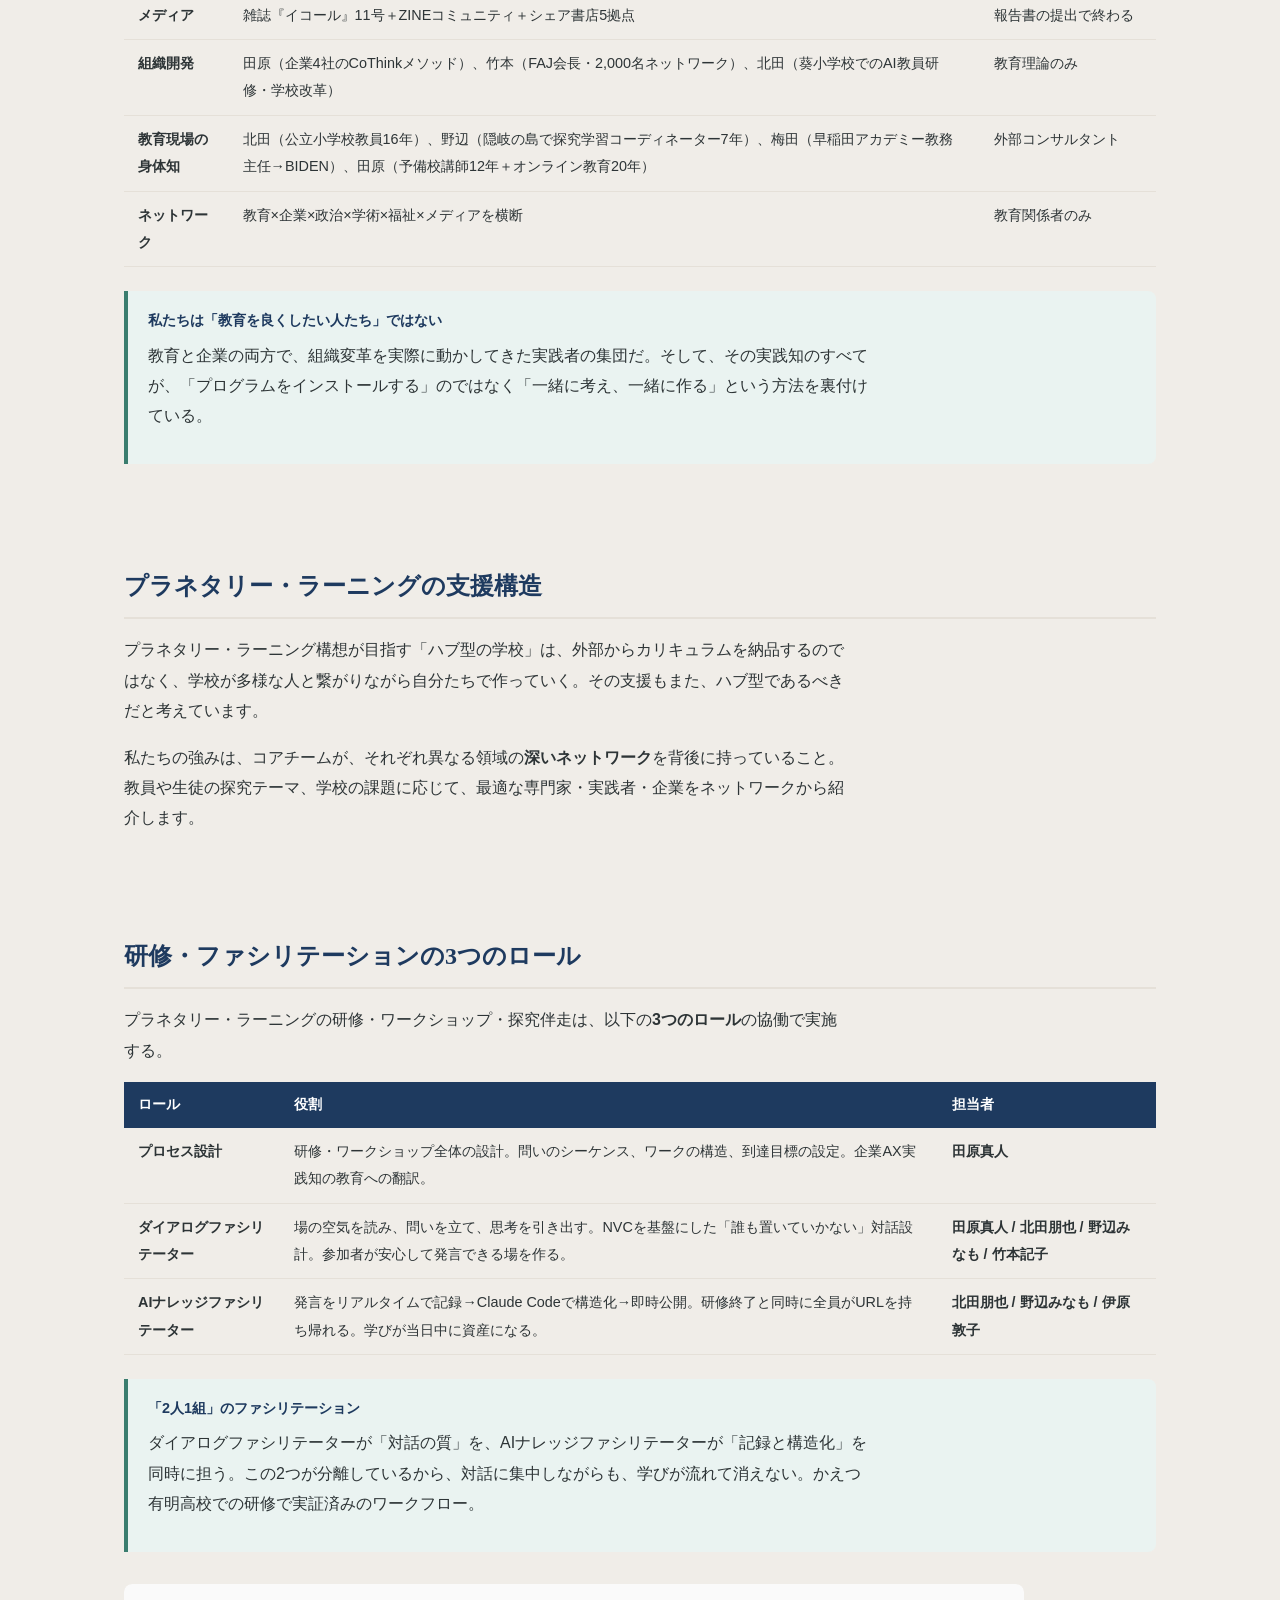
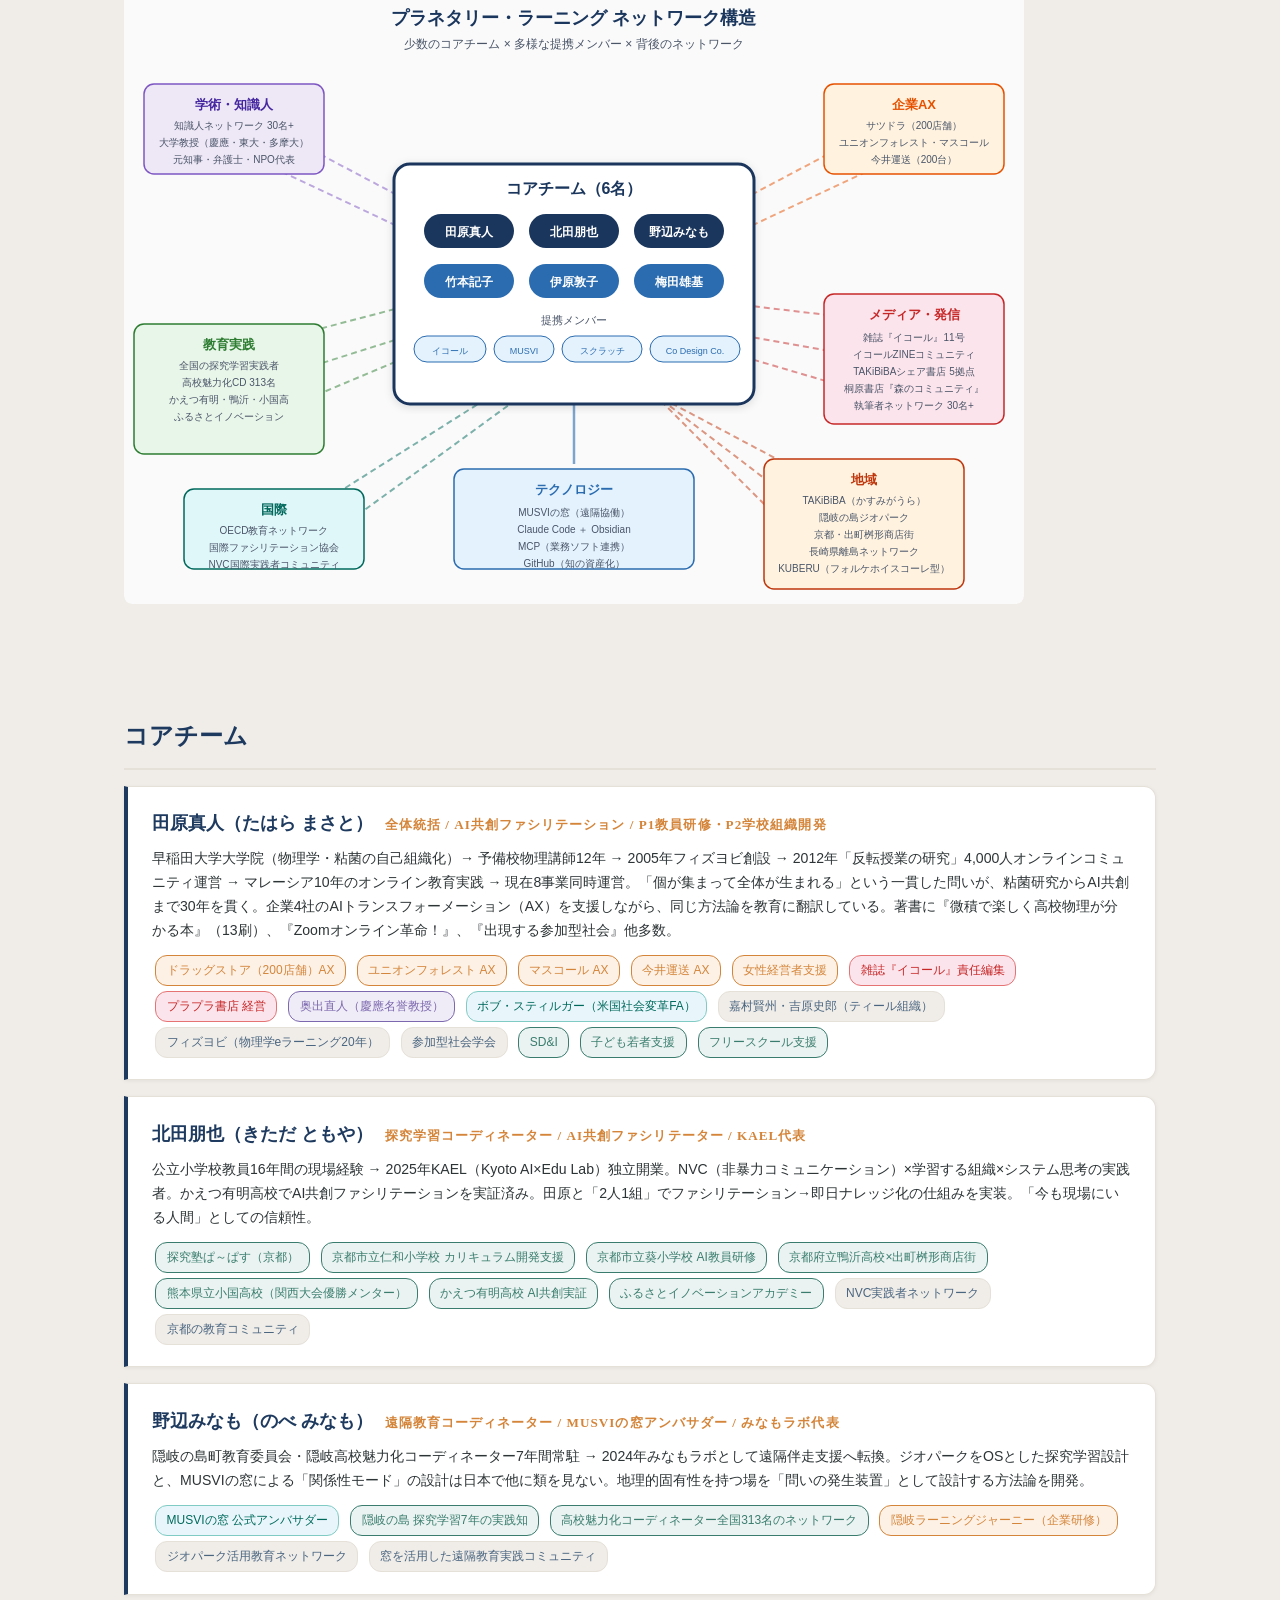
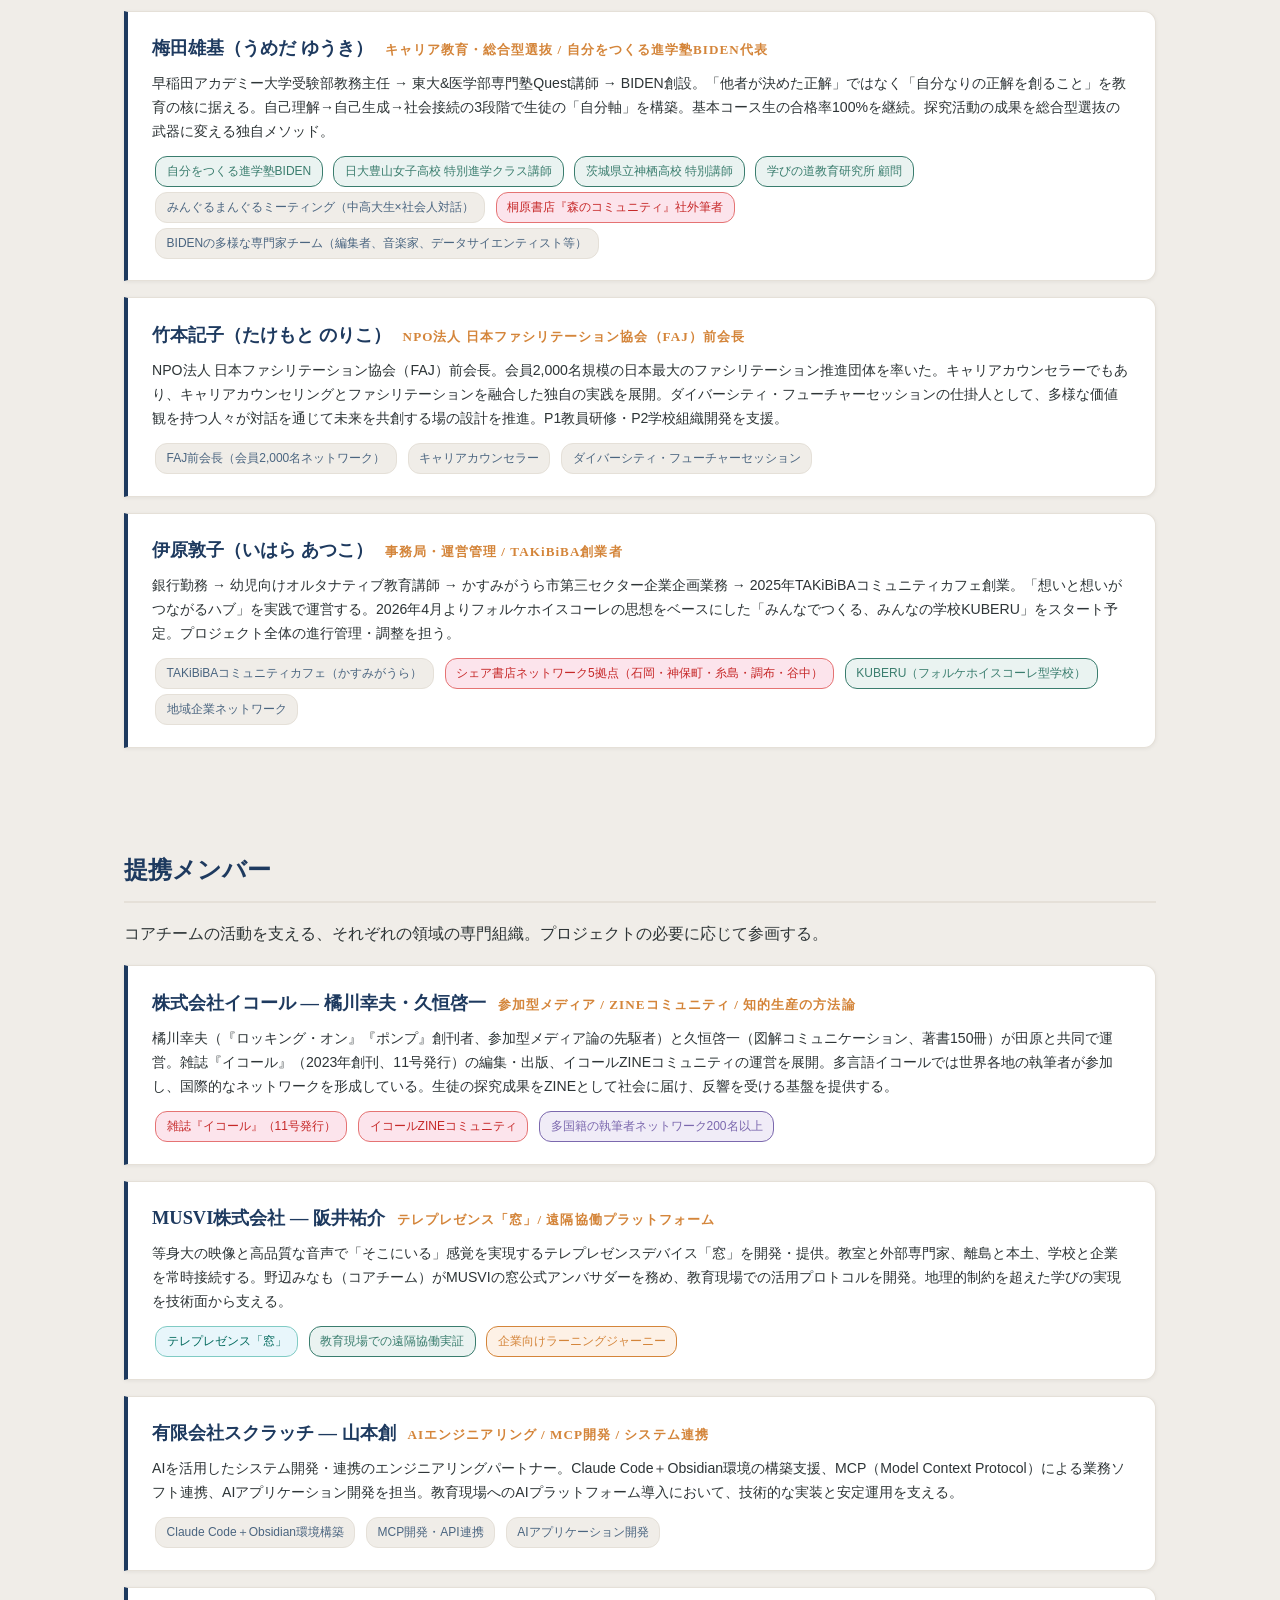
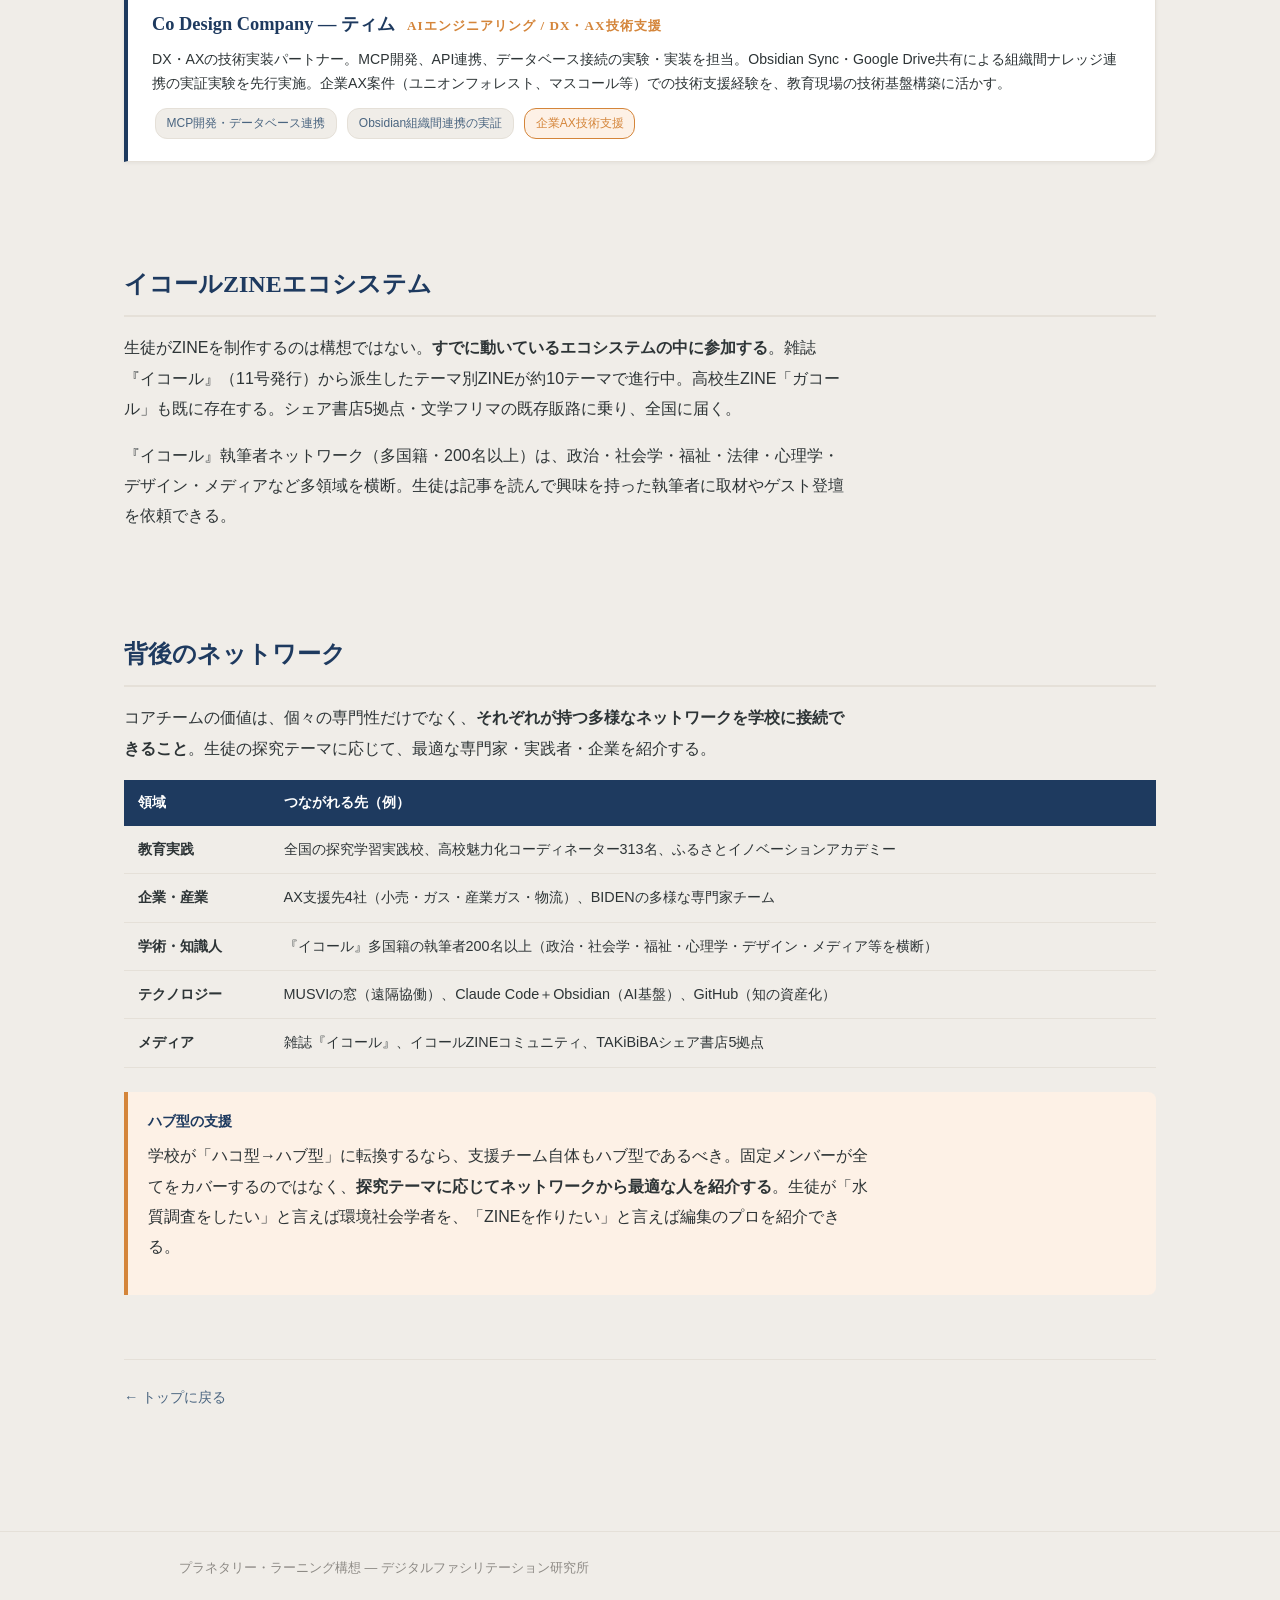
==== commit b97f6ed4: "About Us: イコール執筆者ネットワークに「多国籍」を追記（3箇所） Co-Authored-By: Claude Opus 4.6 (1M context) <noreply@anthropi" ====
--- a/about.html
+++ b/about.html
@@ -300,7 +300,7 @@
     <div>
       <span class="network-tag media">雑誌『イコール』（11号発行）</span>
       <span class="network-tag media">イコールZINEコミュニティ</span>
-      <span class="network-tag academic">執筆者ネットワーク200名以上</span>
+      <span class="network-tag academic">多国籍の執筆者ネットワーク200名以上</span>
     </div>
   </div>
 
@@ -345,7 +345,7 @@
 
   <p>生徒がZINEを制作するのは構想ではない。<strong>すでに動いているエコシステムの中に参加する</strong>。雑誌『イコール』（11号発行）から派生したテーマ別ZINEが約10テーマで進行中。高校生ZINE「ガコール」も既に存在する。シェア書店5拠点・文学フリマの既存販路に乗り、全国に届く。</p>
 
-  <p>『イコール』執筆者ネットワーク（200名以上）は、政治・社会学・福祉・法律・心理学・デザイン・メディアなど多領域を横断。生徒は記事を読んで興味を持った執筆者に取材やゲスト登壇を依頼できる。</p>
+  <p>『イコール』執筆者ネットワーク（多国籍・200名以上）は、政治・社会学・福祉・法律・心理学・デザイン・メディアなど多領域を横断。生徒は記事を読んで興味を持った執筆者に取材やゲスト登壇を依頼できる。</p>
 
   <!-- ============================================================ -->
   <h2>背後のネットワーク</h2>
@@ -356,7 +356,7 @@
     <tr><th>領域</th><th>つながれる先（例）</th></tr>
     <tr><td><strong>教育実践</strong></td><td>全国の探究学習実践校、高校魅力化コーディネーター313名、ふるさとイノベーションアカデミー</td></tr>
     <tr><td><strong>企業・産業</strong></td><td>AX支援先4社（小売・ガス・産業ガス・物流）、BIDENの多様な専門家チーム</td></tr>
-    <tr><td><strong>学術・知識人</strong></td><td>『イコール』執筆者200名以上（政治・社会学・福祉・心理学・デザイン・メディア等を横断）</td></tr>
+    <tr><td><strong>学術・知識人</strong></td><td>『イコール』多国籍の執筆者200名以上（政治・社会学・福祉・心理学・デザイン・メディア等を横断）</td></tr>
     <tr><td><strong>テクノロジー</strong></td><td>MUSVIの窓（遠隔協働）、Claude Code＋Obsidian（AI基盤）、GitHub（知の資産化）</td></tr>
     <tr><td><strong>メディア</strong></td><td>雑誌『イコール』、イコールZINEコミュニティ、TAKiBiBAシェア書店5拠点</td></tr>
   </table>
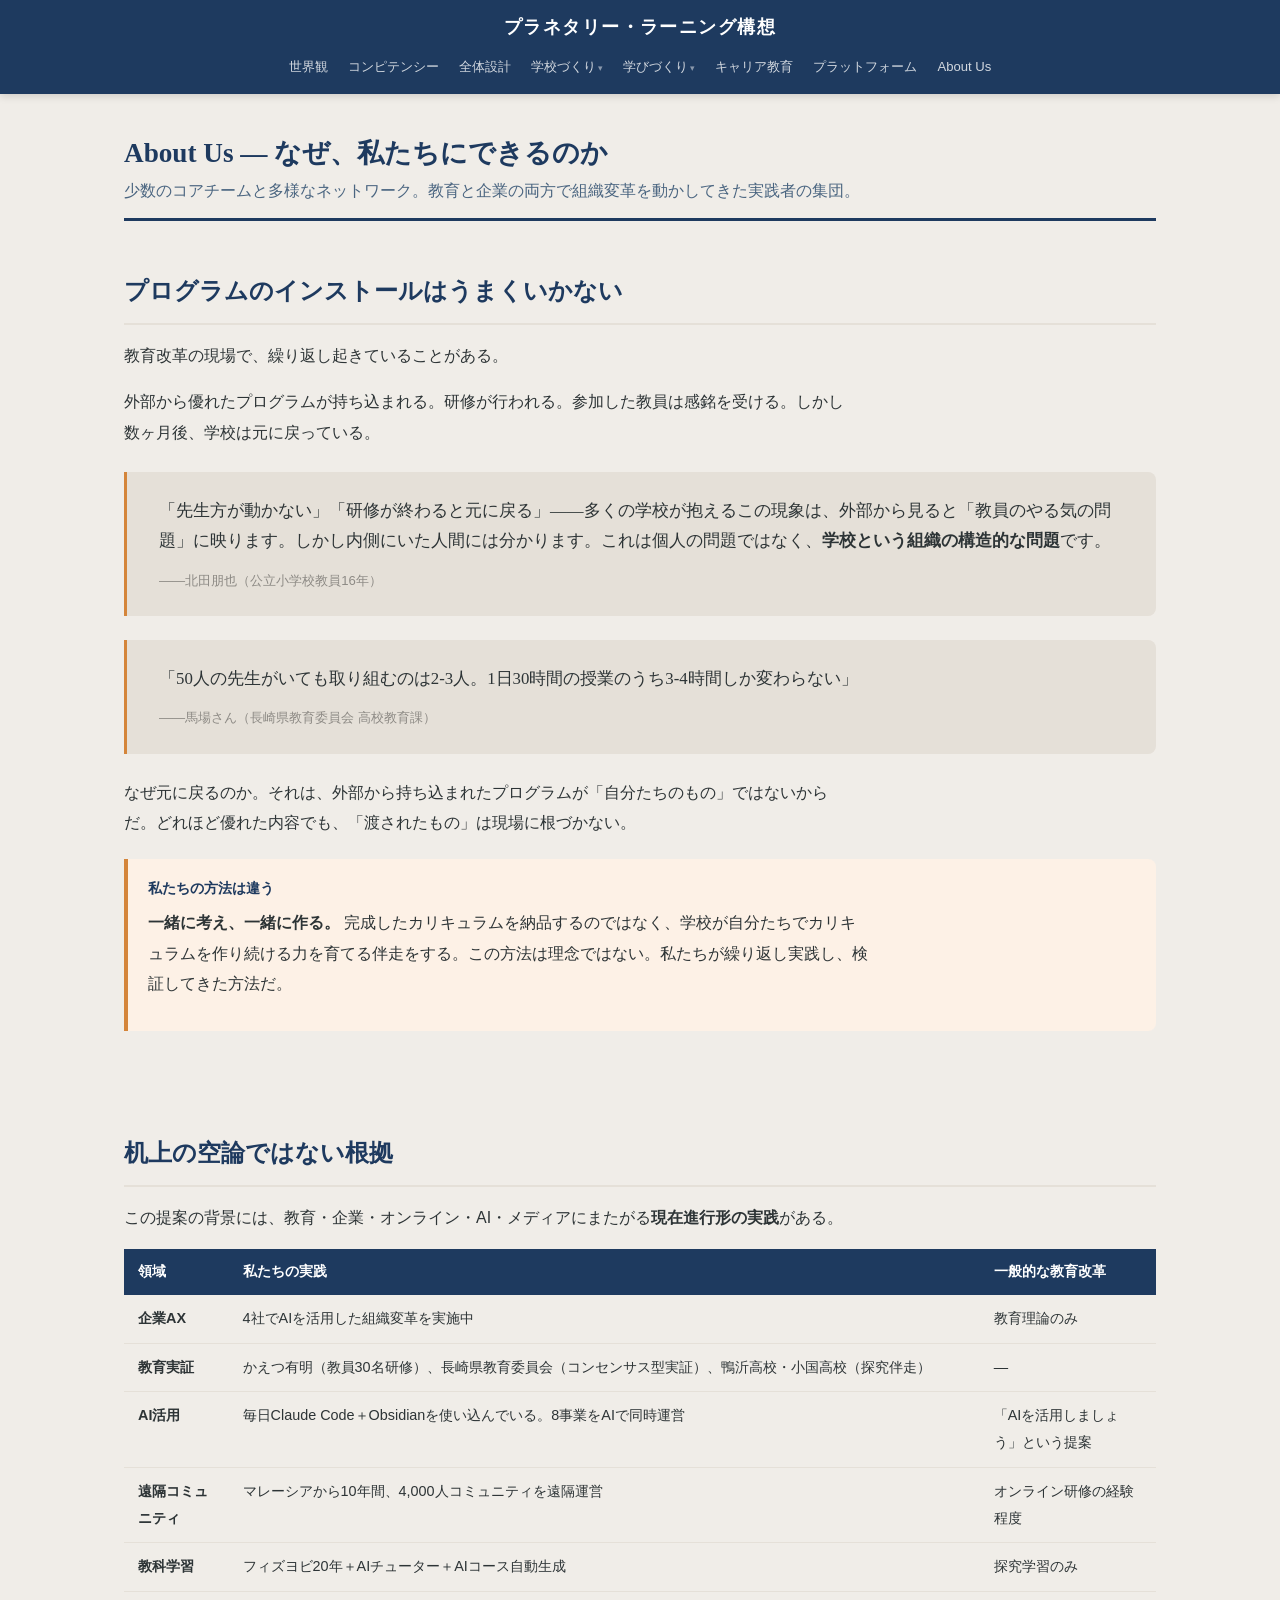
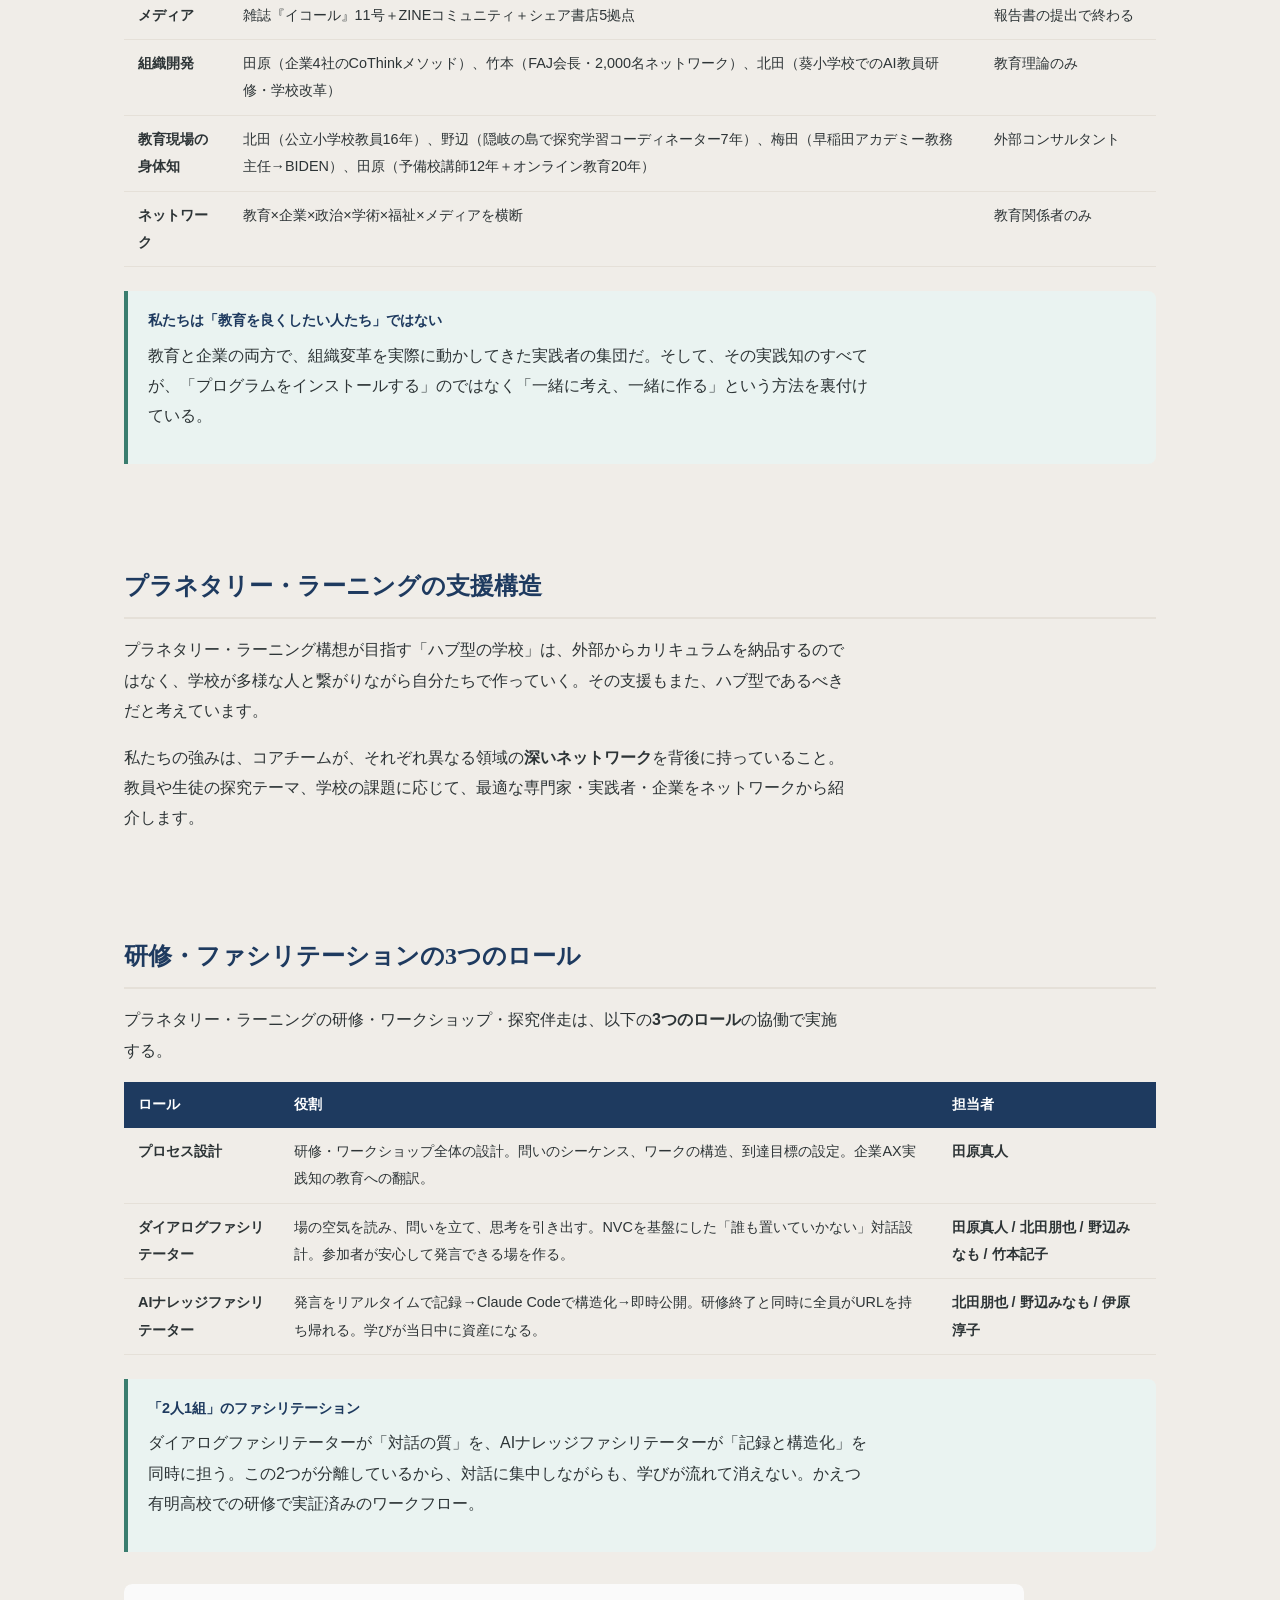
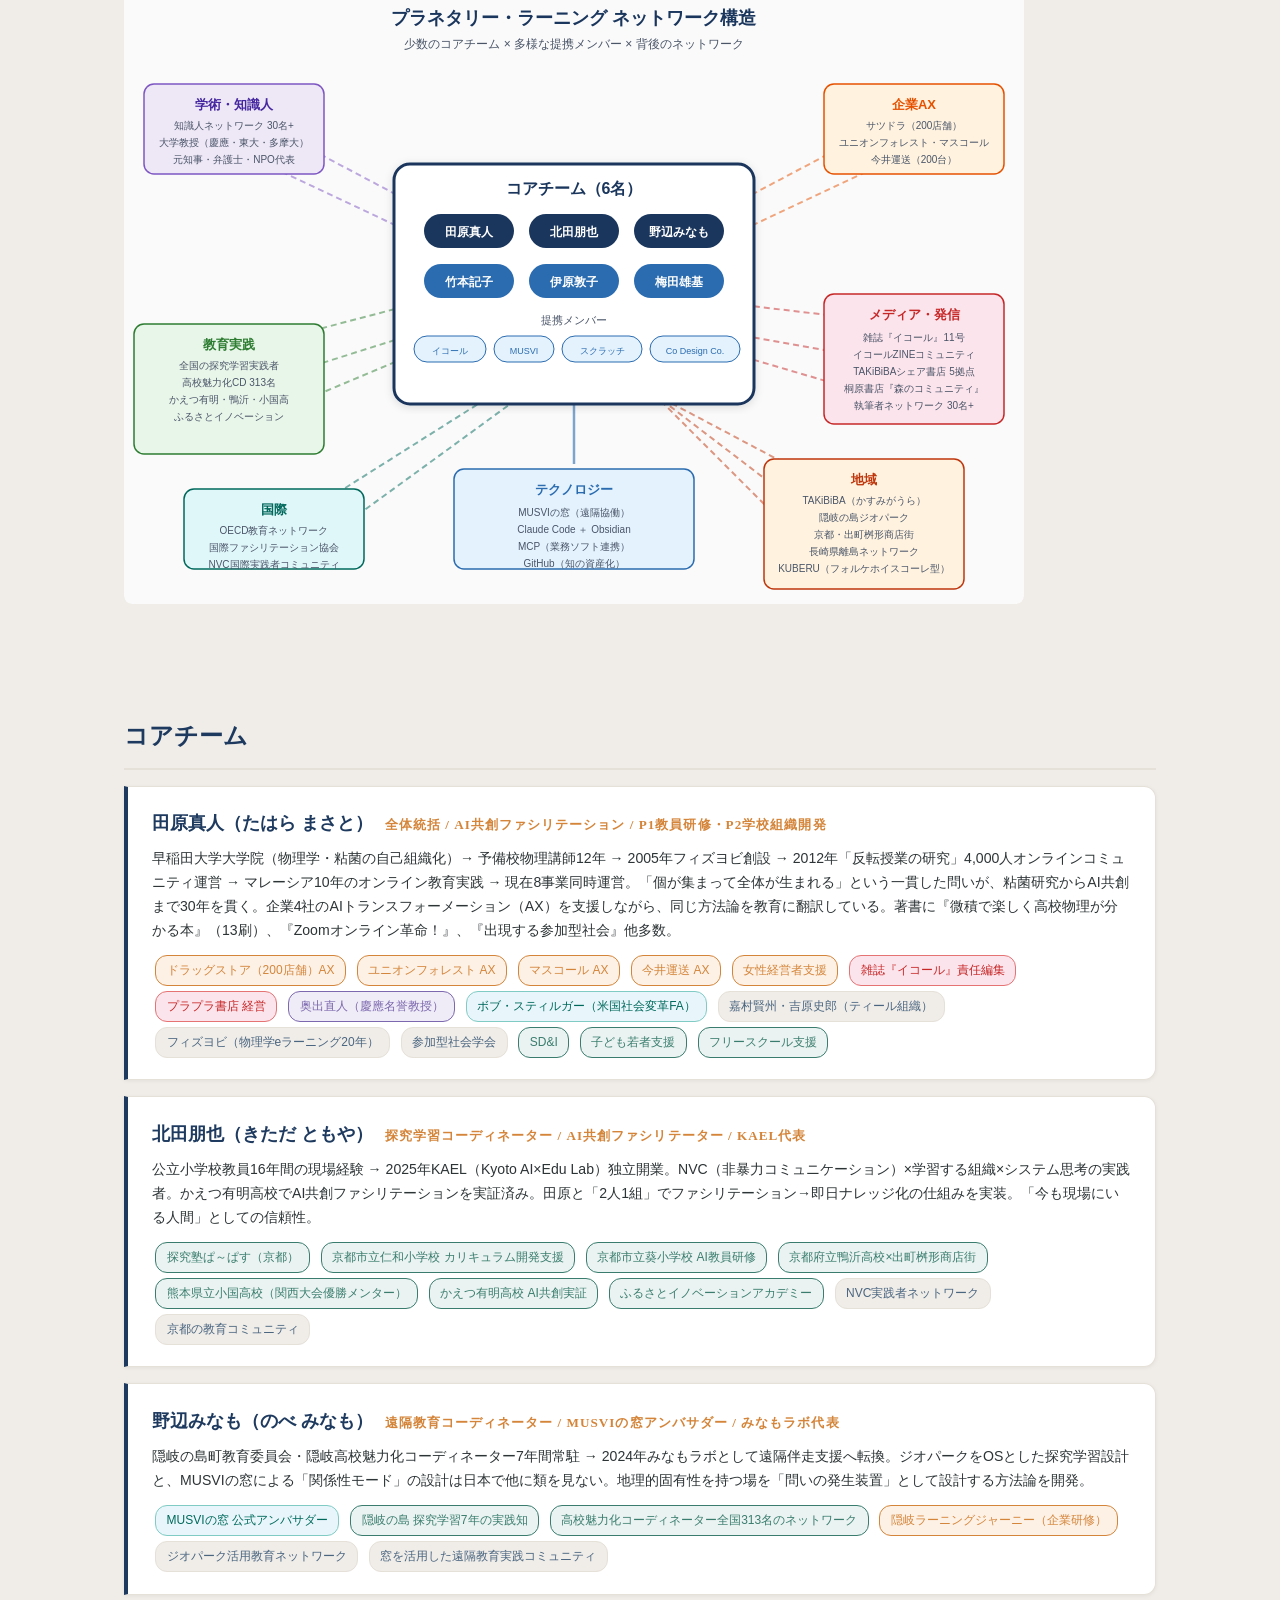
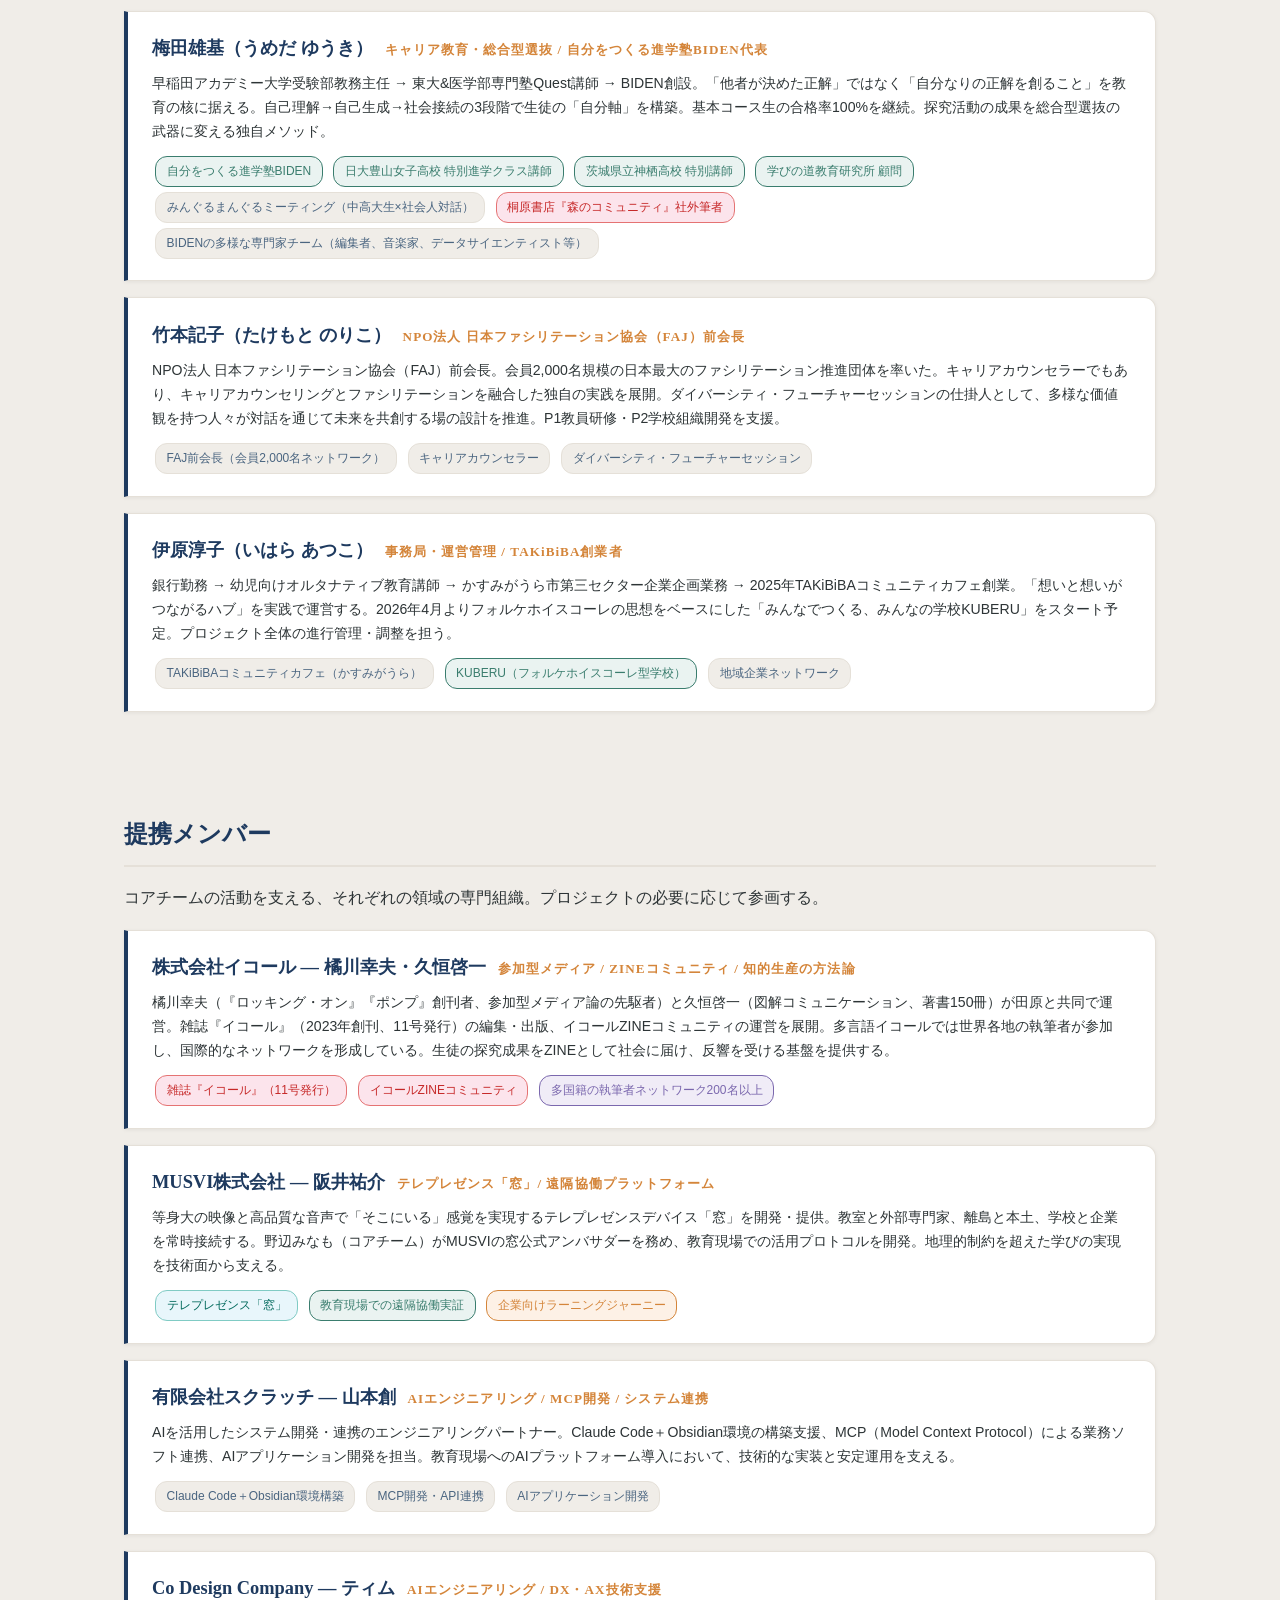
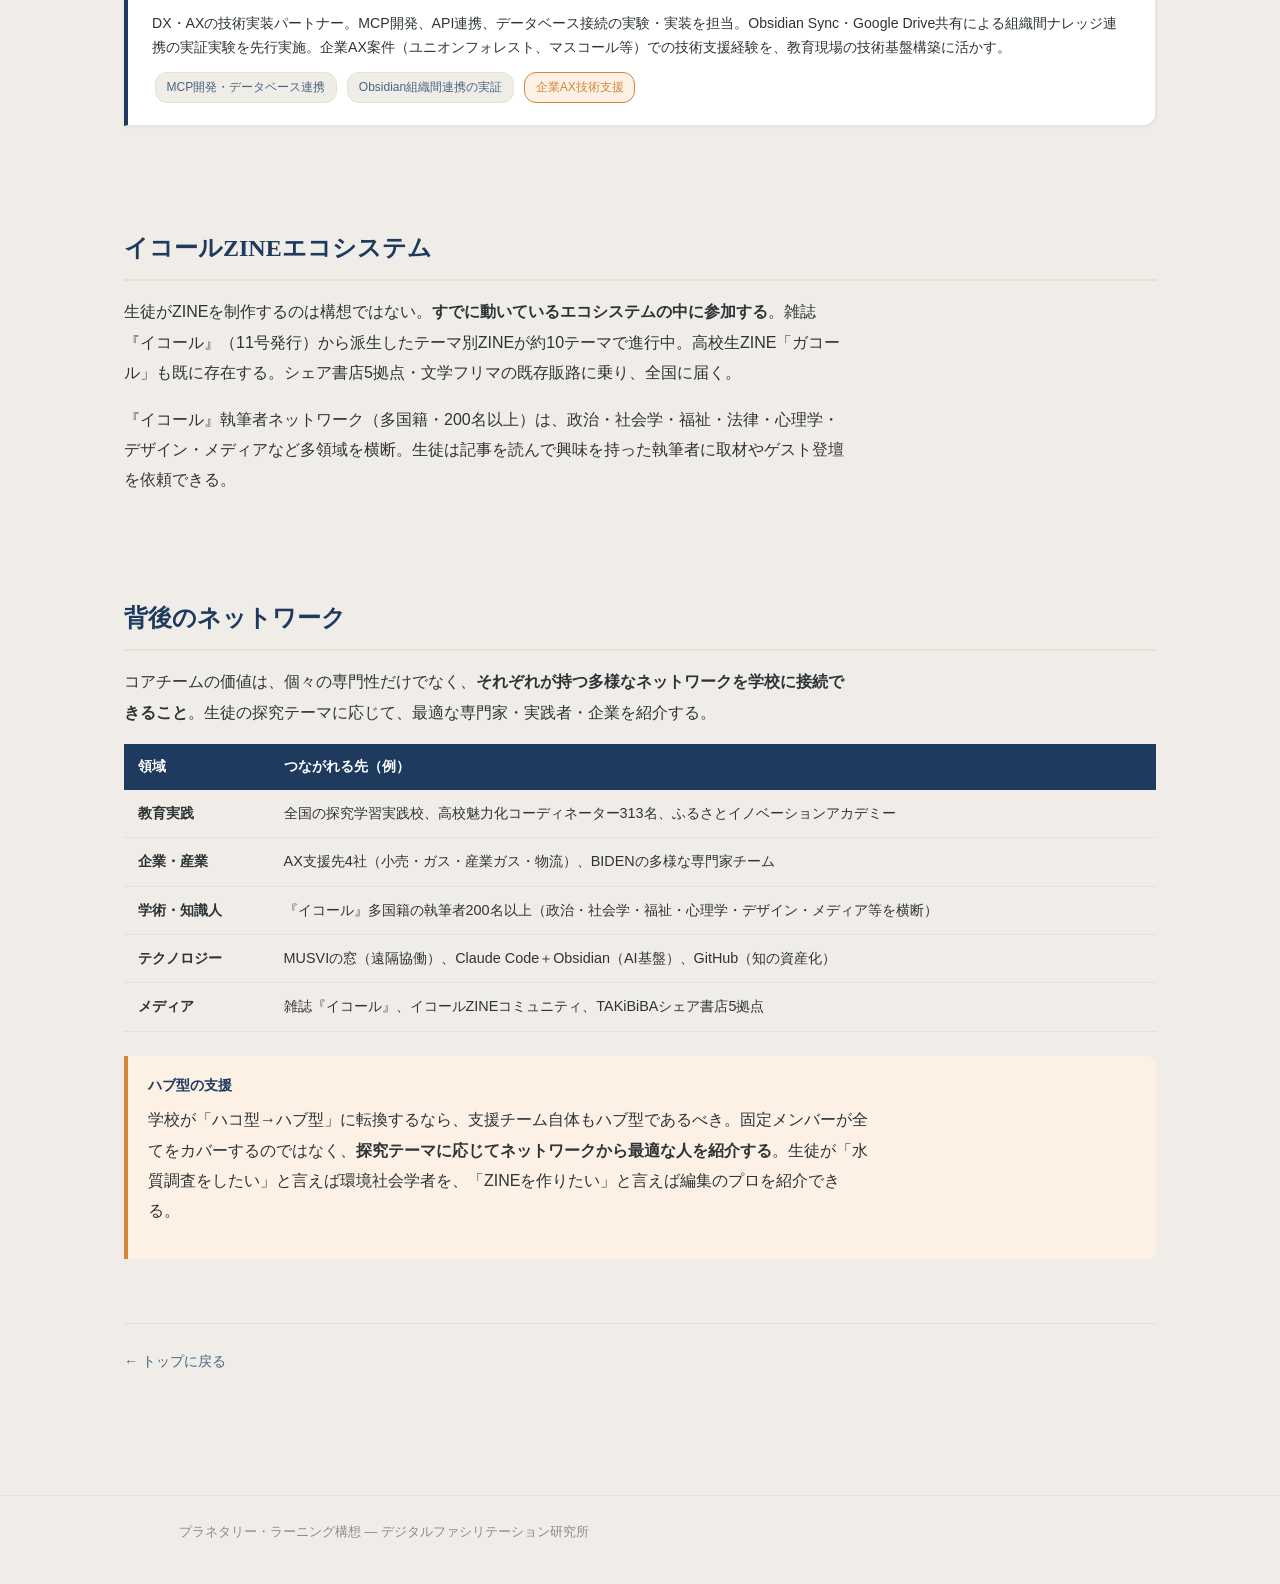
==== commit ab4d5c0d: "伊原敦子→伊原淳子に修正（3箇所）、シェア書店ネットワークのタグを伊原から削除 Co-Authored-By: Claude Opus 4.6 (1M context) <noreply@anthro" ====
--- a/about.html
+++ b/about.html
@@ -173,7 +173,7 @@
     <tr>
       <td><strong>AIナレッジファシリテーター</strong></td>
       <td>発言をリアルタイムで記録→Claude Codeで構造化→即時公開。研修終了と同時に全員がURLを持ち帰れる。学びが当日中に資産になる。</td>
-      <td><strong>北田朋也 / 野辺みなも / 伊原敦子</strong></td>
+      <td><strong>北田朋也 / 野辺みなも / 伊原淳子</strong></td>
     </tr>
   </table>
 
@@ -275,13 +275,12 @@
   </div>
 
   <div class="member-card">
-    <div class="member-header"><h3>伊原敦子（いはら あつこ）</h3> <div class="role">事務局・運営管理 / TAKiBiBA創業者</div></div>
+    <div class="member-header"><h3>伊原淳子（いはら あつこ）</h3> <div class="role">事務局・運営管理 / TAKiBiBA創業者</div></div>
     <div class="bio">
       銀行勤務 → 幼児向けオルタナティブ教育講師 → かすみがうら市第三セクター企業企画業務 → 2025年TAKiBiBAコミュニティカフェ創業。「想いと想いがつながるハブ」を実践で運営する。2026年4月よりフォルケホイスコーレの思想をベースにした「みんなでつくる、みんなの学校KUBERU」をスタート予定。プロジェクト全体の進行管理・調整を担う。
     </div>
     <div>
       <span class="network-tag">TAKiBiBAコミュニティカフェ（かすみがうら）</span>
-      <span class="network-tag media">シェア書店ネットワーク5拠点（石岡・神保町・糸島・調布・谷中）</span>
       <span class="network-tag education">KUBERU（フォルケホイスコーレ型学校）</span>
       <span class="network-tag">地域企業ネットワーク</span>
     </div>
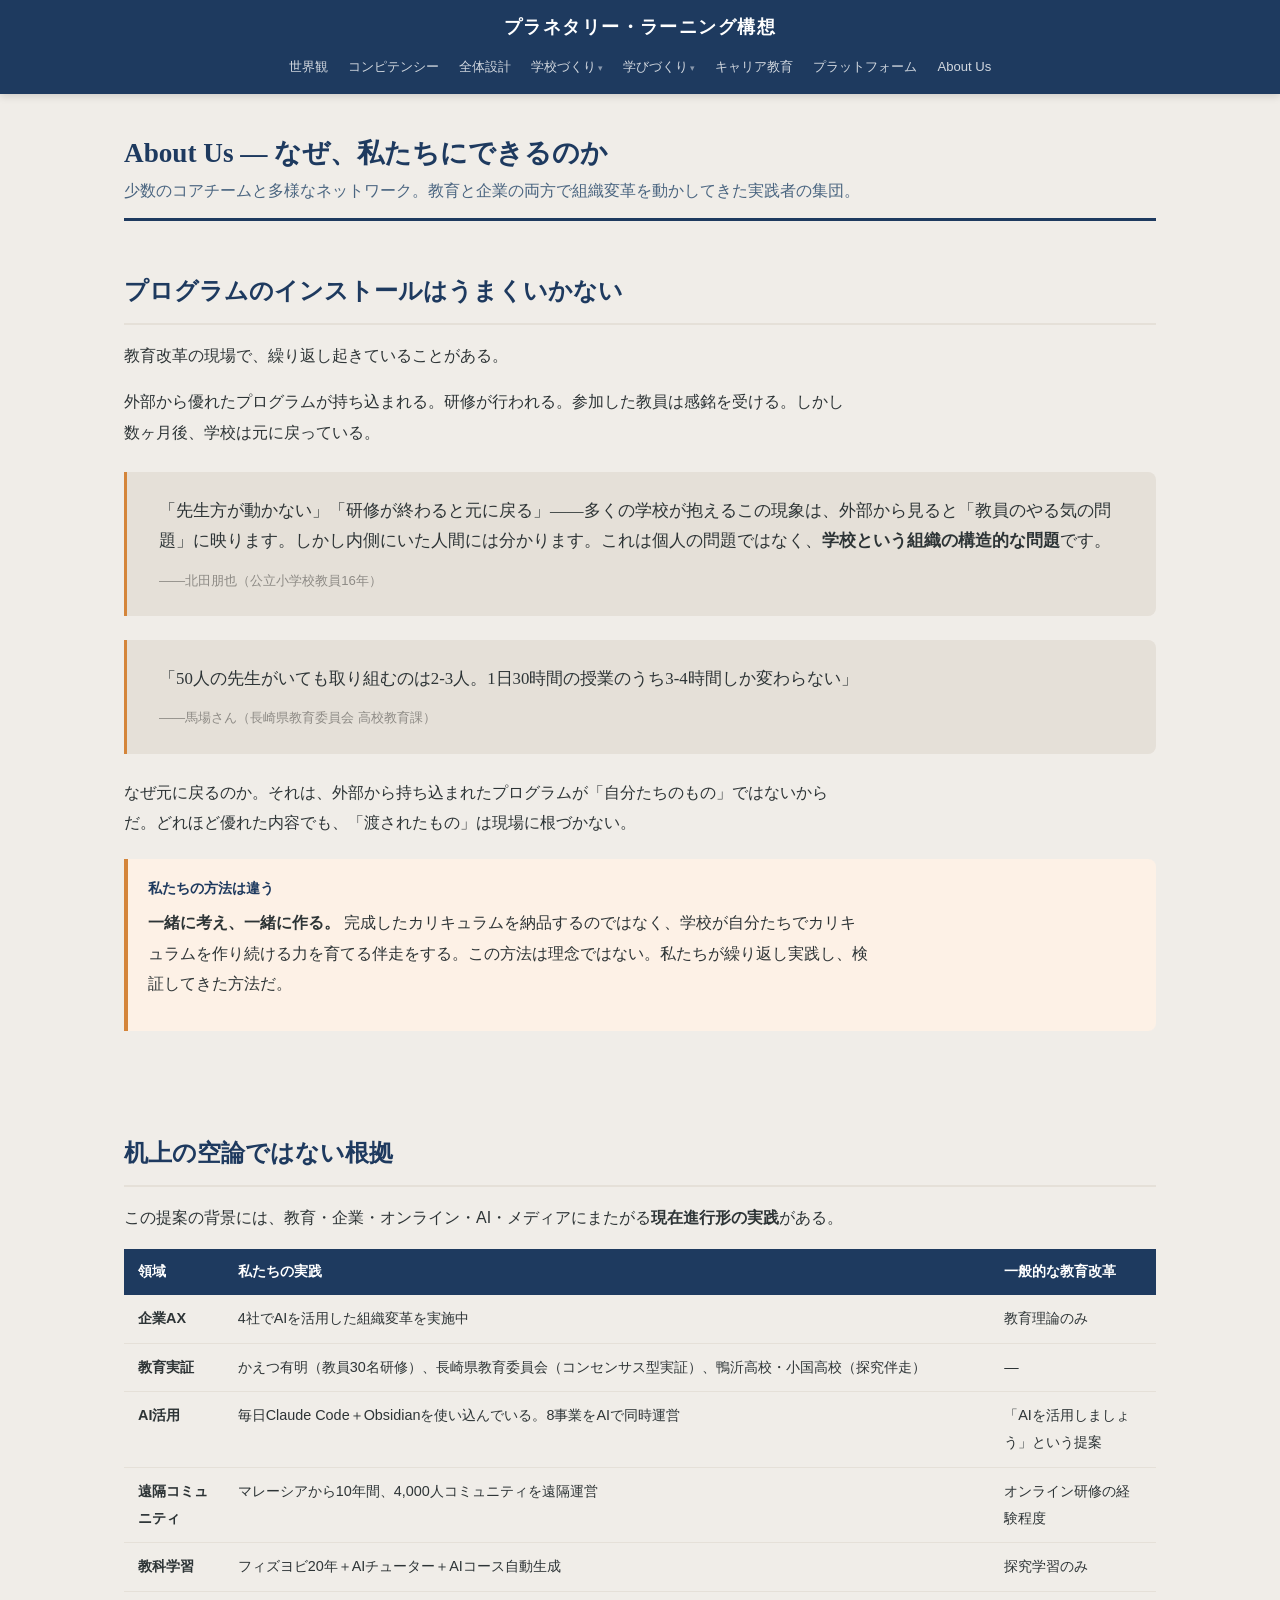
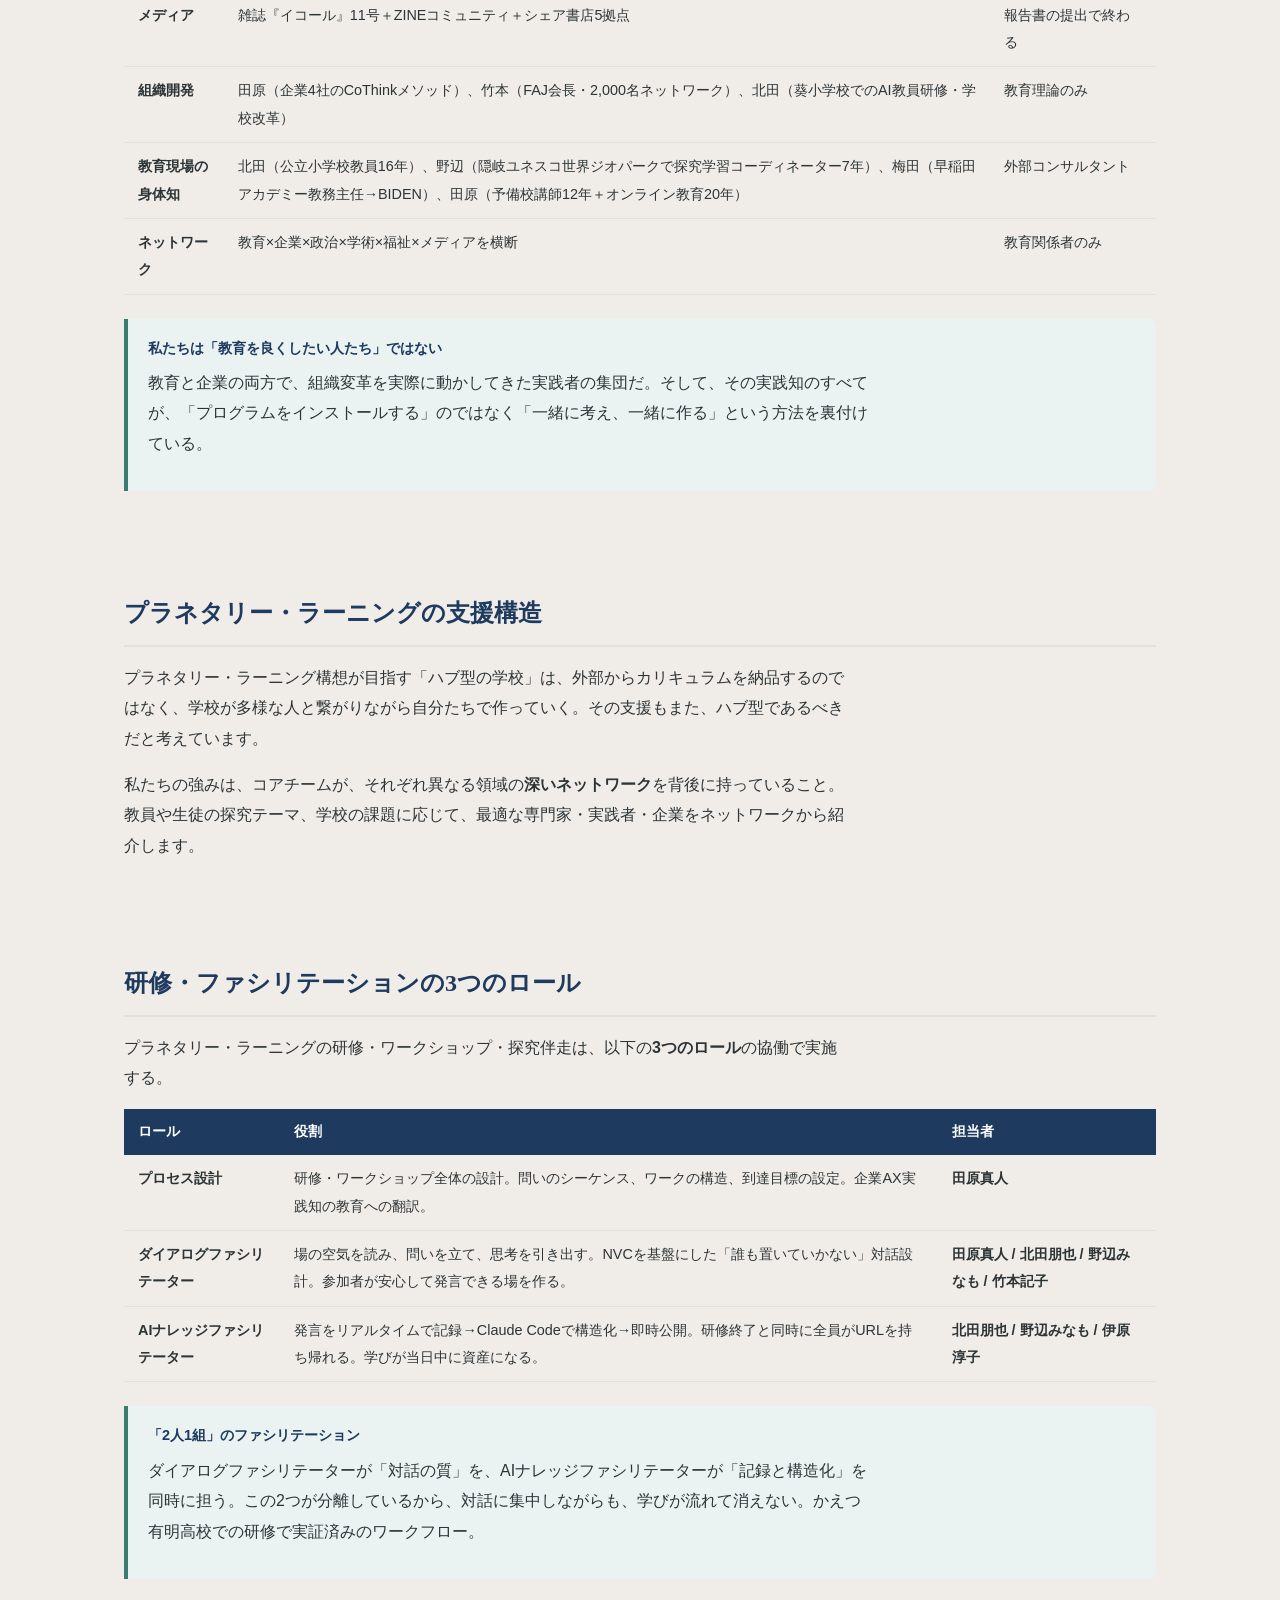
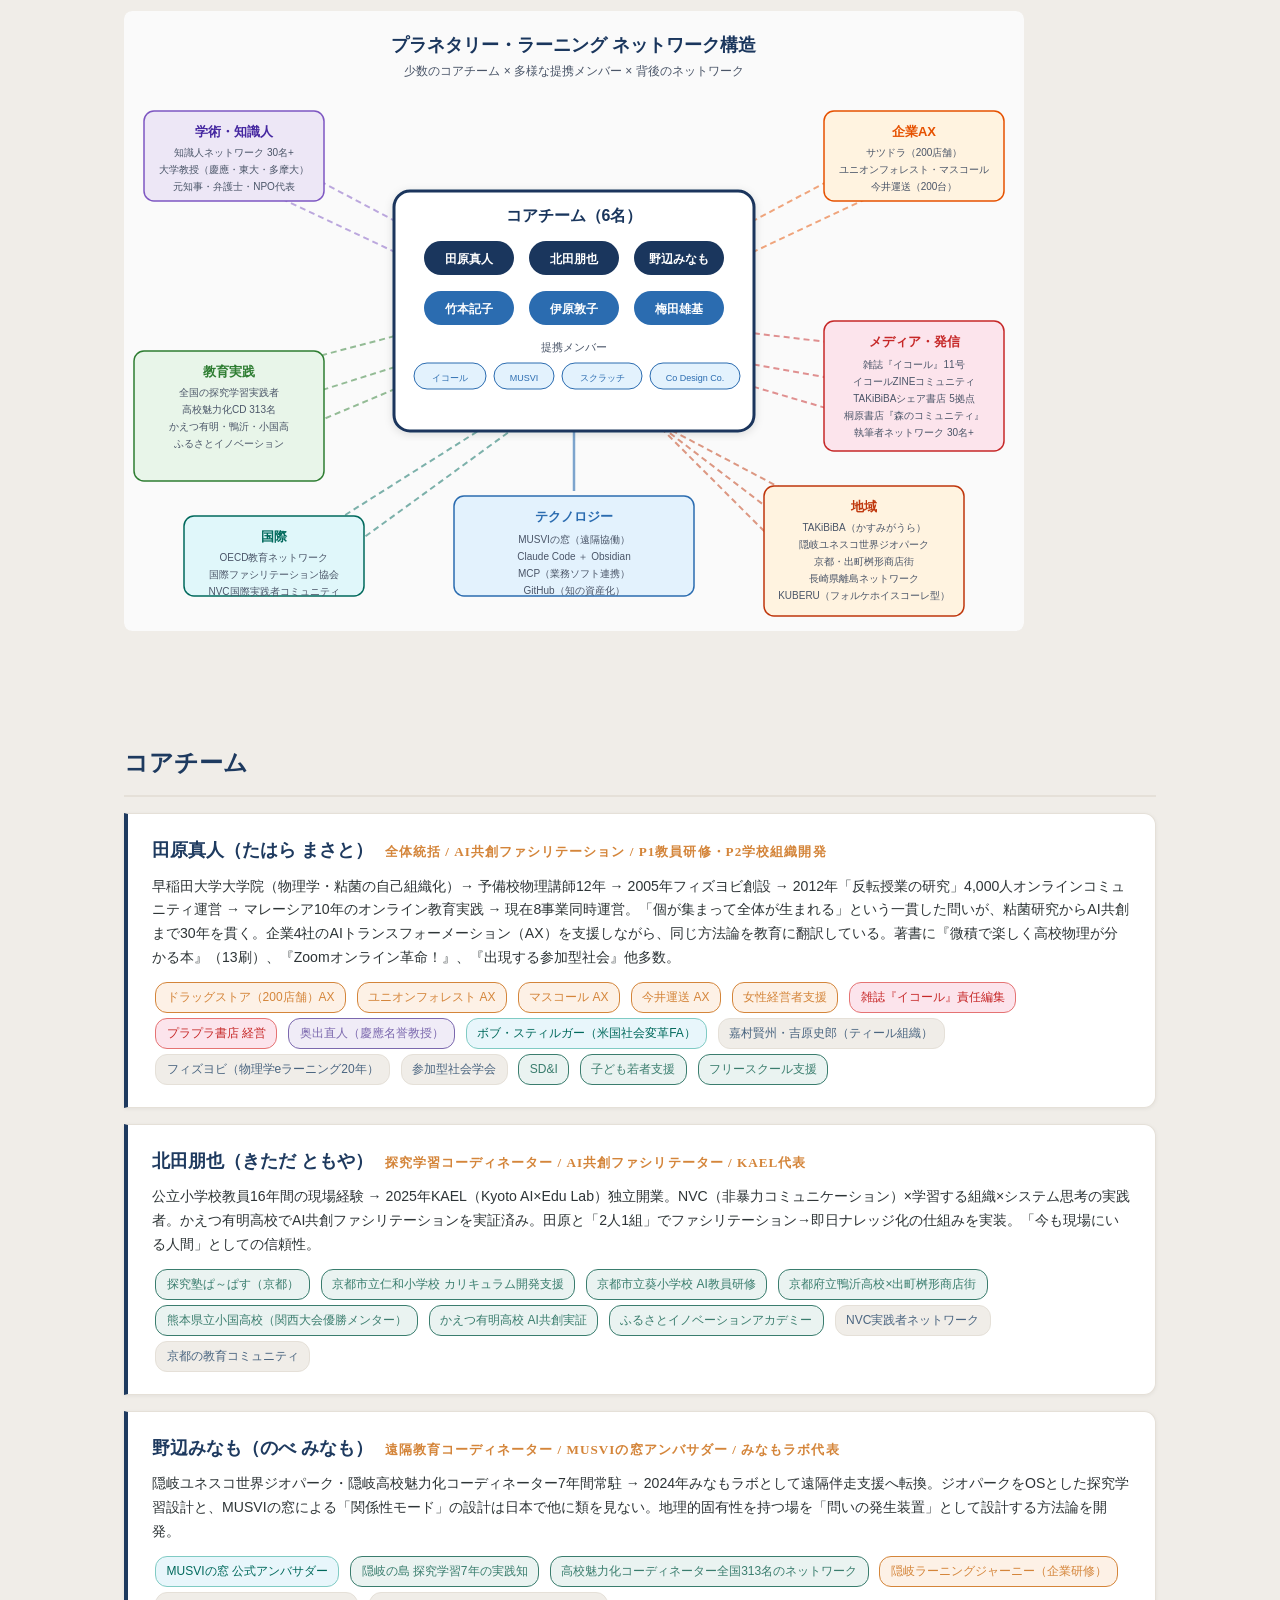
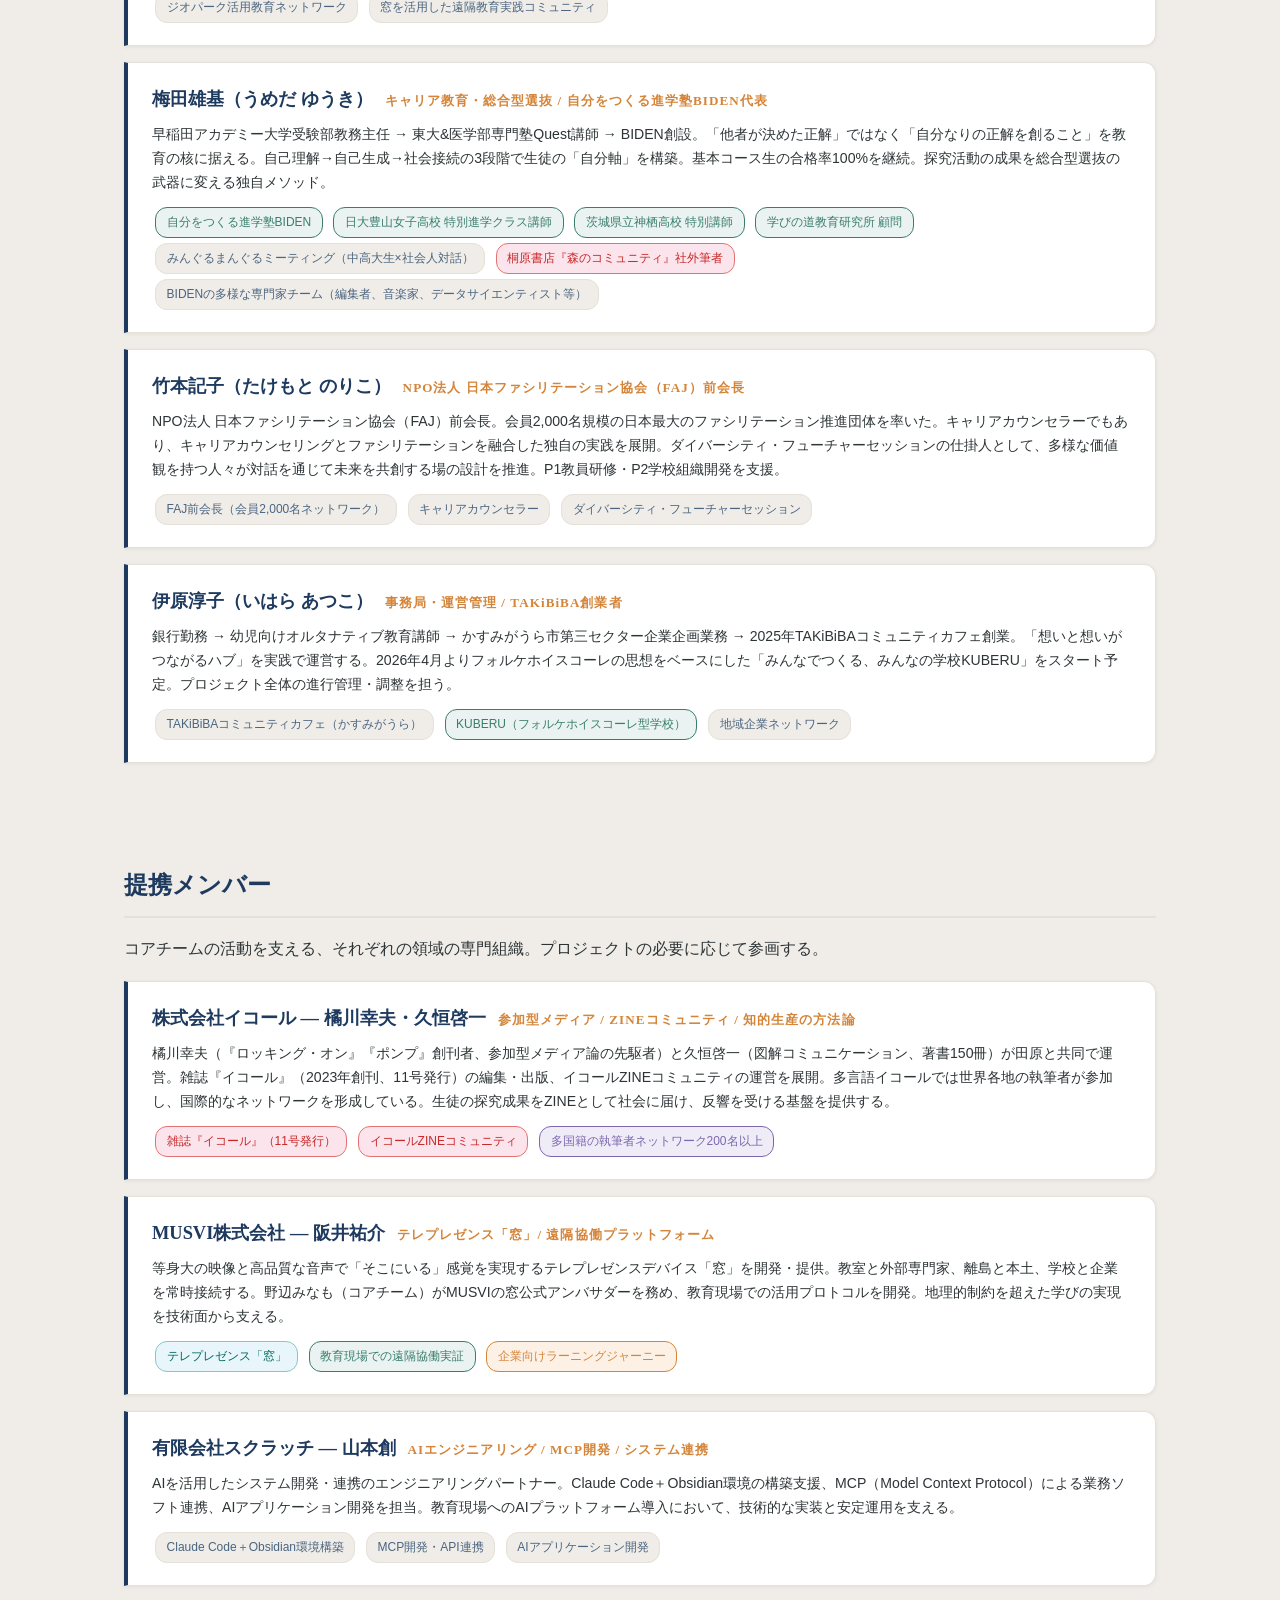
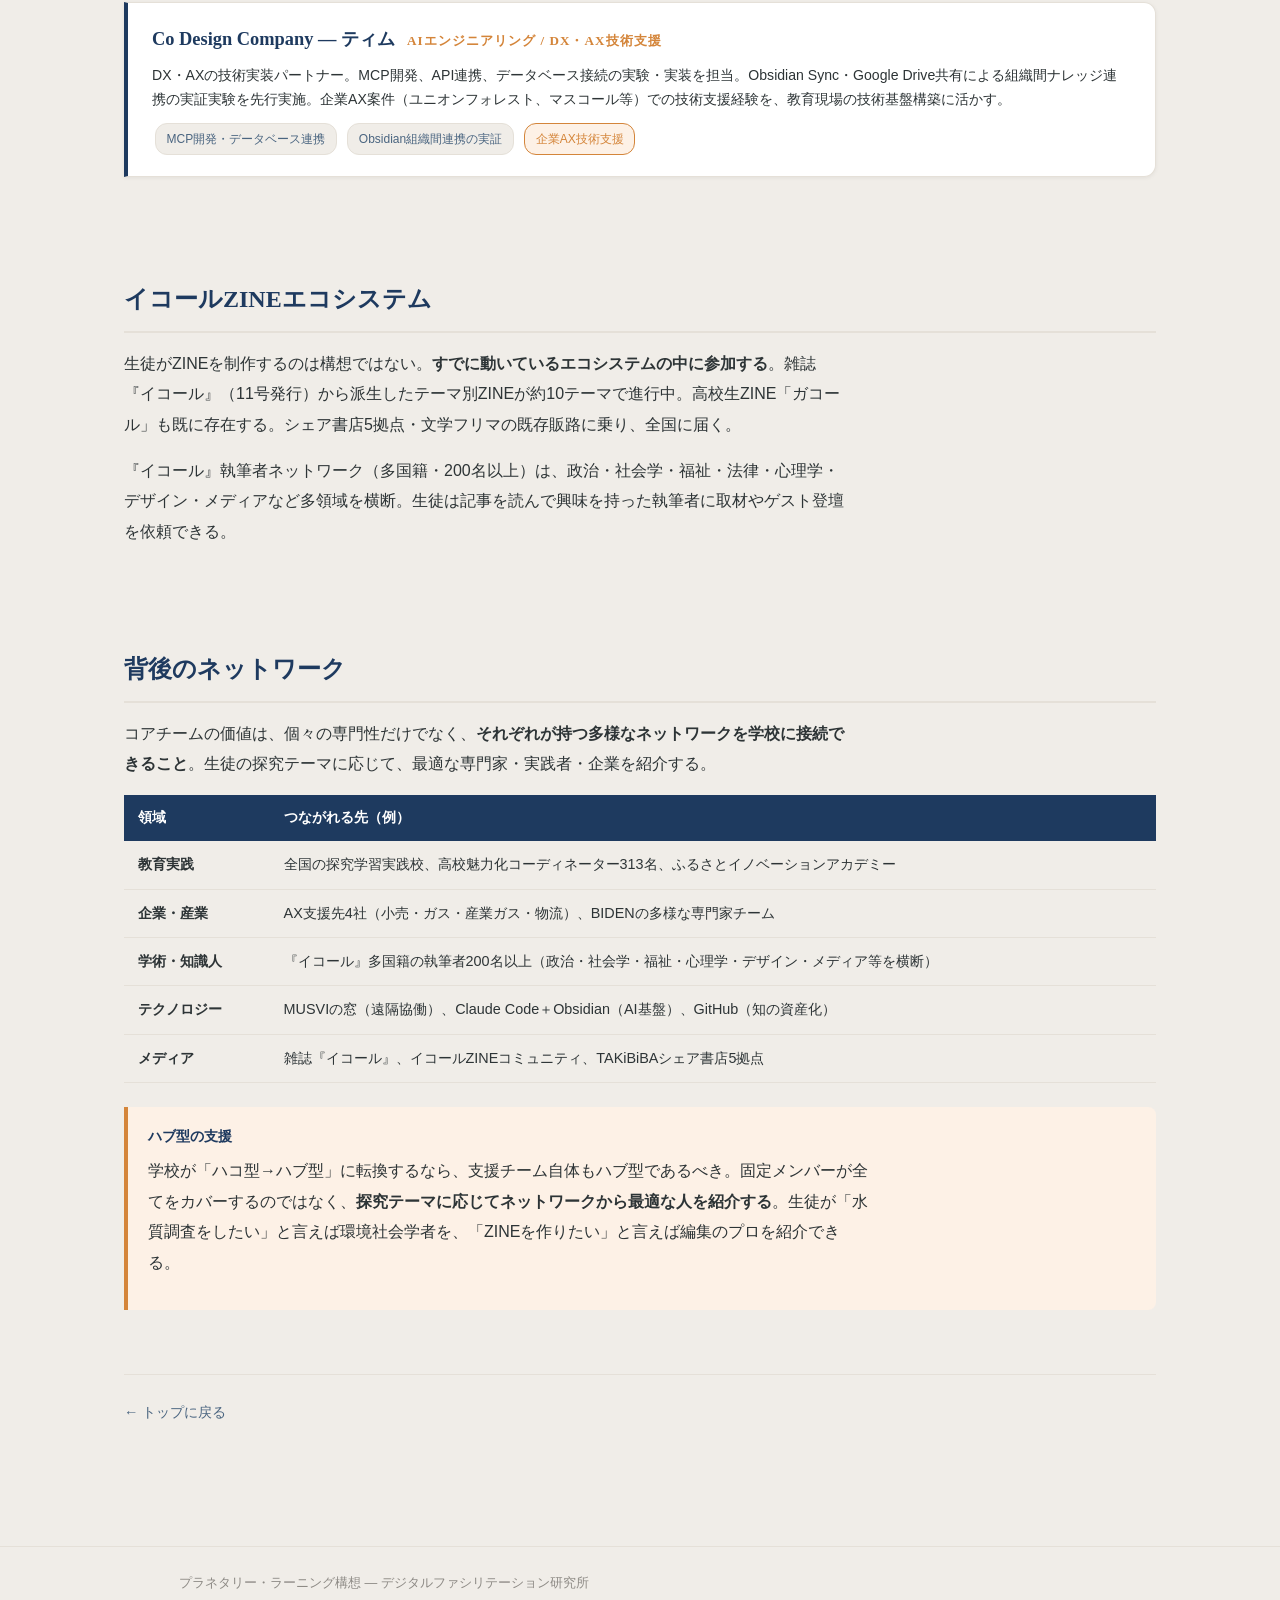
==== commit e8eb1f4f: "野辺みなもフィードバック反映: 窓を「関係性インフラ」として再定義＋名称修正 【名称修正】 - 隠岐の島ジオパーク → 隠岐ユネスコ世界ジオパーク（5箇所）  【窓の再定義】核心: 知のOS=Clau" ====
--- a/about.html
+++ b/about.html
@@ -137,7 +137,7 @@
     <tr><td><strong>教科学習</strong></td><td>フィズヨビ20年＋AIチューター＋AIコース自動生成</td><td>探究学習のみ</td></tr>
     <tr><td><strong>メディア</strong></td><td>雑誌『イコール』11号＋ZINEコミュニティ＋シェア書店5拠点</td><td>報告書の提出で終わる</td></tr>
     <tr><td><strong>組織開発</strong></td><td>田原（企業4社のCoThinkメソッド）、竹本（FAJ会長・2,000名ネットワーク）、北田（葵小学校でのAI教員研修・学校改革）</td><td>教育理論のみ</td></tr>
-    <tr><td><strong>教育現場の身体知</strong></td><td>北田（公立小学校教員16年）、野辺（隠岐の島で探究学習コーディネーター7年）、梅田（早稲田アカデミー教務主任→BIDEN）、田原（予備校講師12年＋オンライン教育20年）</td><td>外部コンサルタント</td></tr>
+    <tr><td><strong>教育現場の身体知</strong></td><td>北田（公立小学校教員16年）、野辺（隠岐ユネスコ世界ジオパークで探究学習コーディネーター7年）、梅田（早稲田アカデミー教務主任→BIDEN）、田原（予備校講師12年＋オンライン教育20年）</td><td>外部コンサルタント</td></tr>
     <tr><td><strong>ネットワーク</strong></td><td>教育×企業×政治×学術×福祉×メディアを横断</td><td>教育関係者のみ</td></tr>
   </table>
 
@@ -234,7 +234,7 @@
   <div class="member-card">
     <div class="member-header"><h3>野辺みなも（のべ みなも）</h3> <div class="role">遠隔教育コーディネーター / MUSVIの窓アンバサダー / みなもラボ代表</div></div>
     <div class="bio">
-      隠岐の島町教育委員会・隠岐高校魅力化コーディネーター7年間常駐 → 2024年みなもラボとして遠隔伴走支援へ転換。ジオパークをOSとした探究学習設計と、MUSVIの窓による「関係性モード」の設計は日本で他に類を見ない。地理的固有性を持つ場を「問いの発生装置」として設計する方法論を開発。
+      隠岐ユネスコ世界ジオパーク・隠岐高校魅力化コーディネーター7年間常駐 → 2024年みなもラボとして遠隔伴走支援へ転換。ジオパークをOSとした探究学習設計と、MUSVIの窓による「関係性モード」の設計は日本で他に類を見ない。地理的固有性を持つ場を「問いの発生装置」として設計する方法論を開発。
     </div>
     <div>
       <span class="network-tag intl">MUSVIの窓 公式アンバサダー</span>
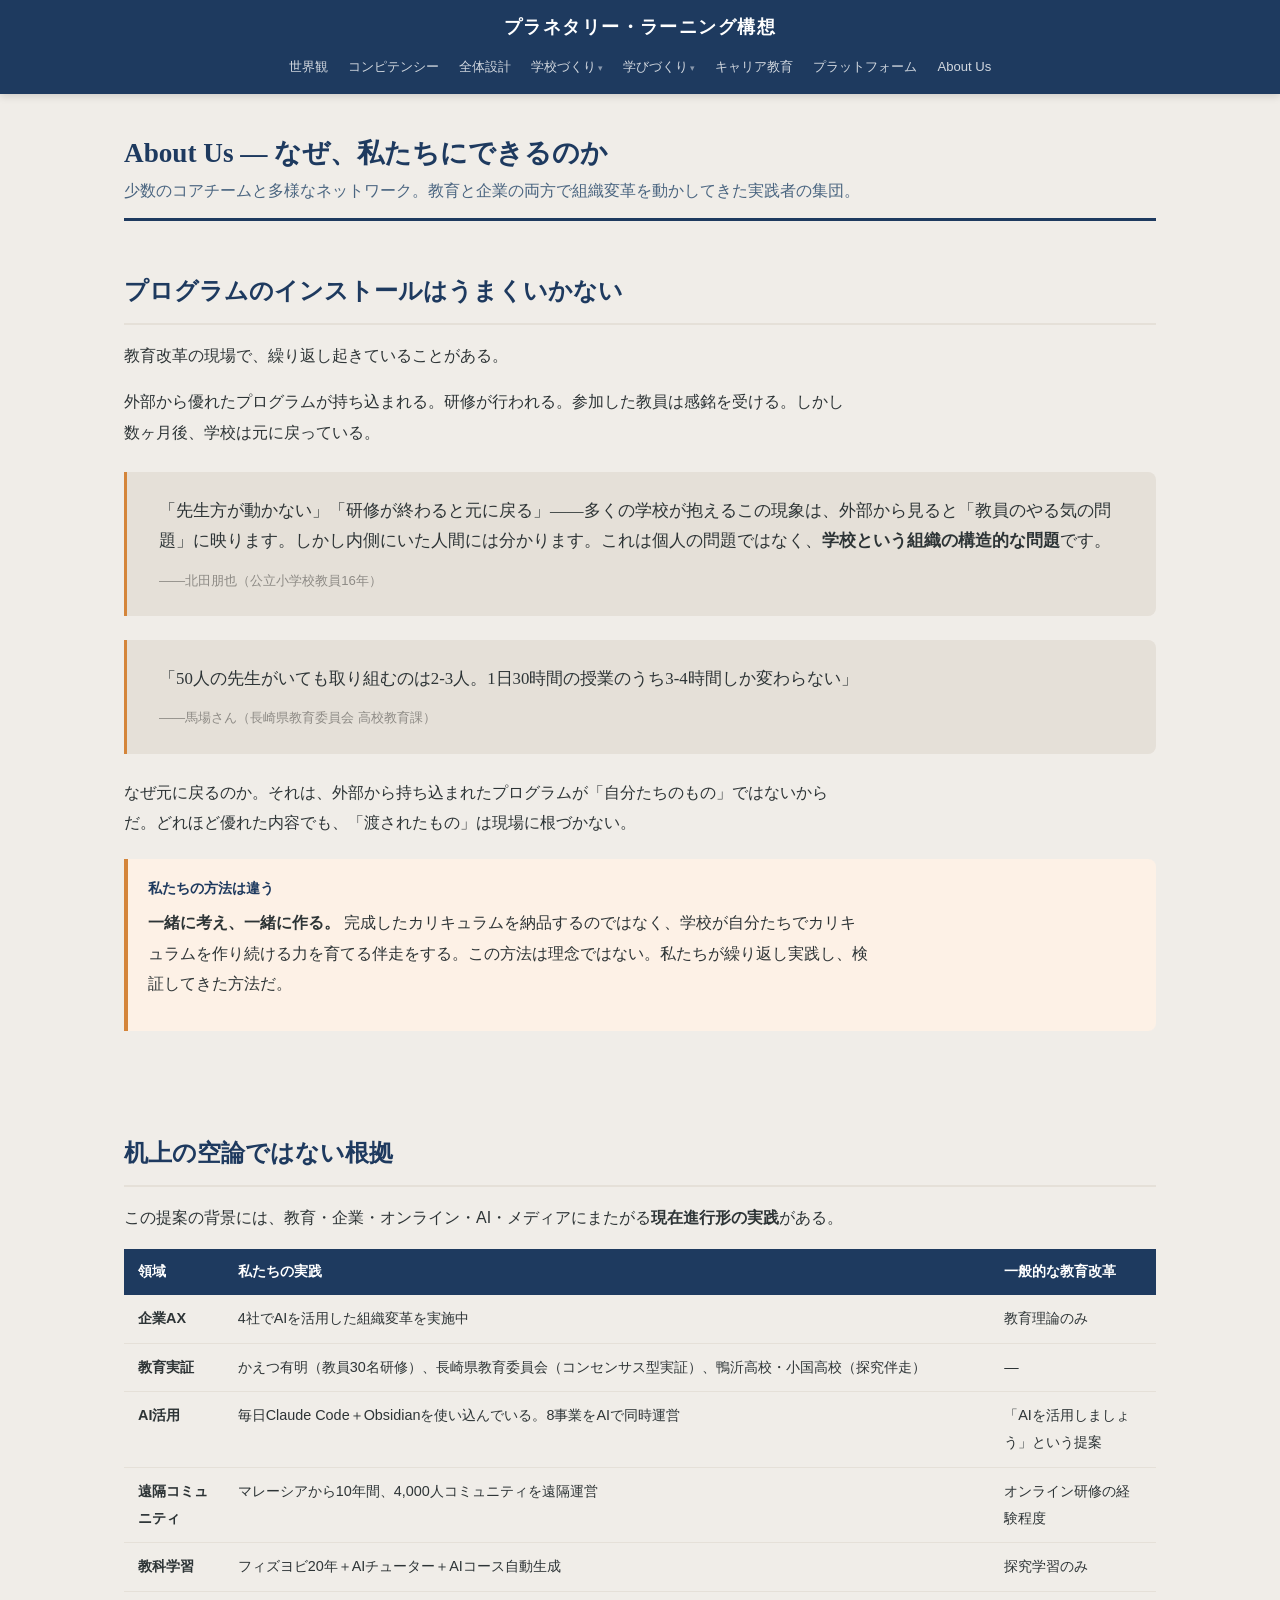
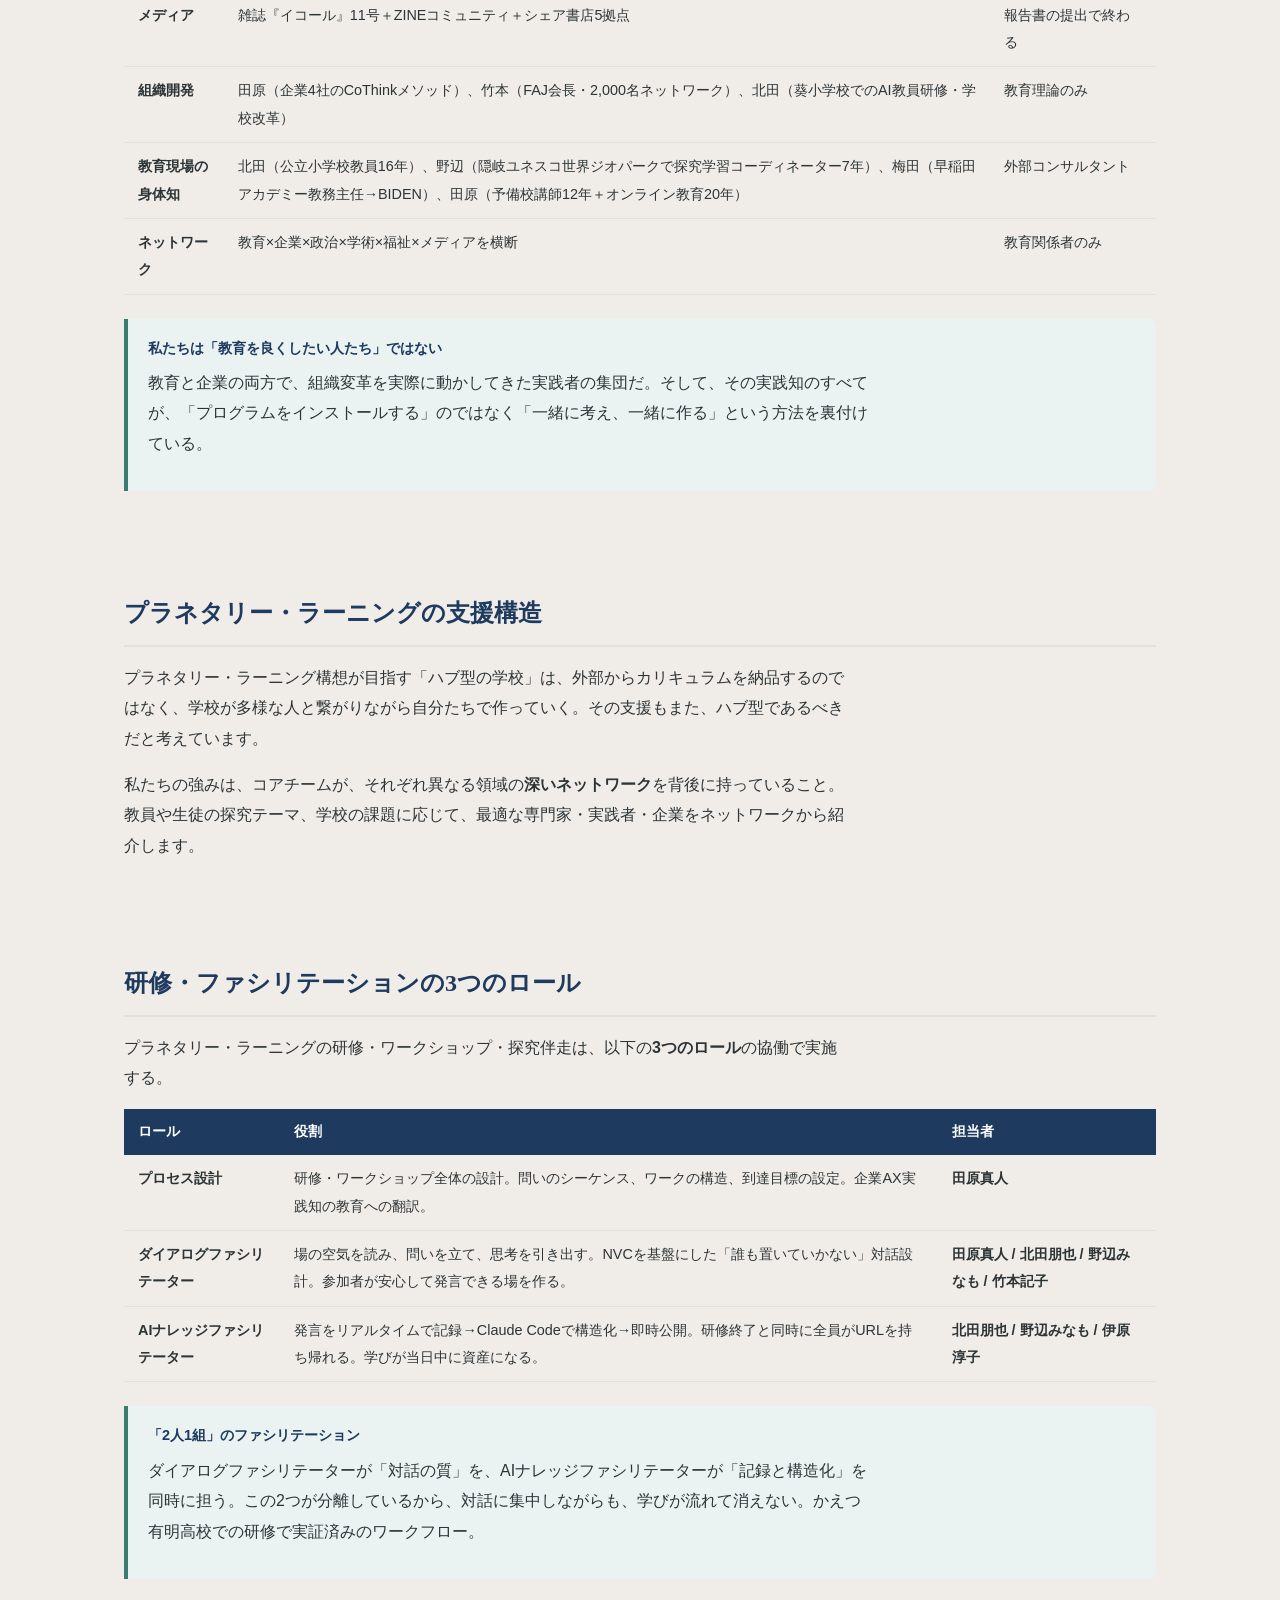
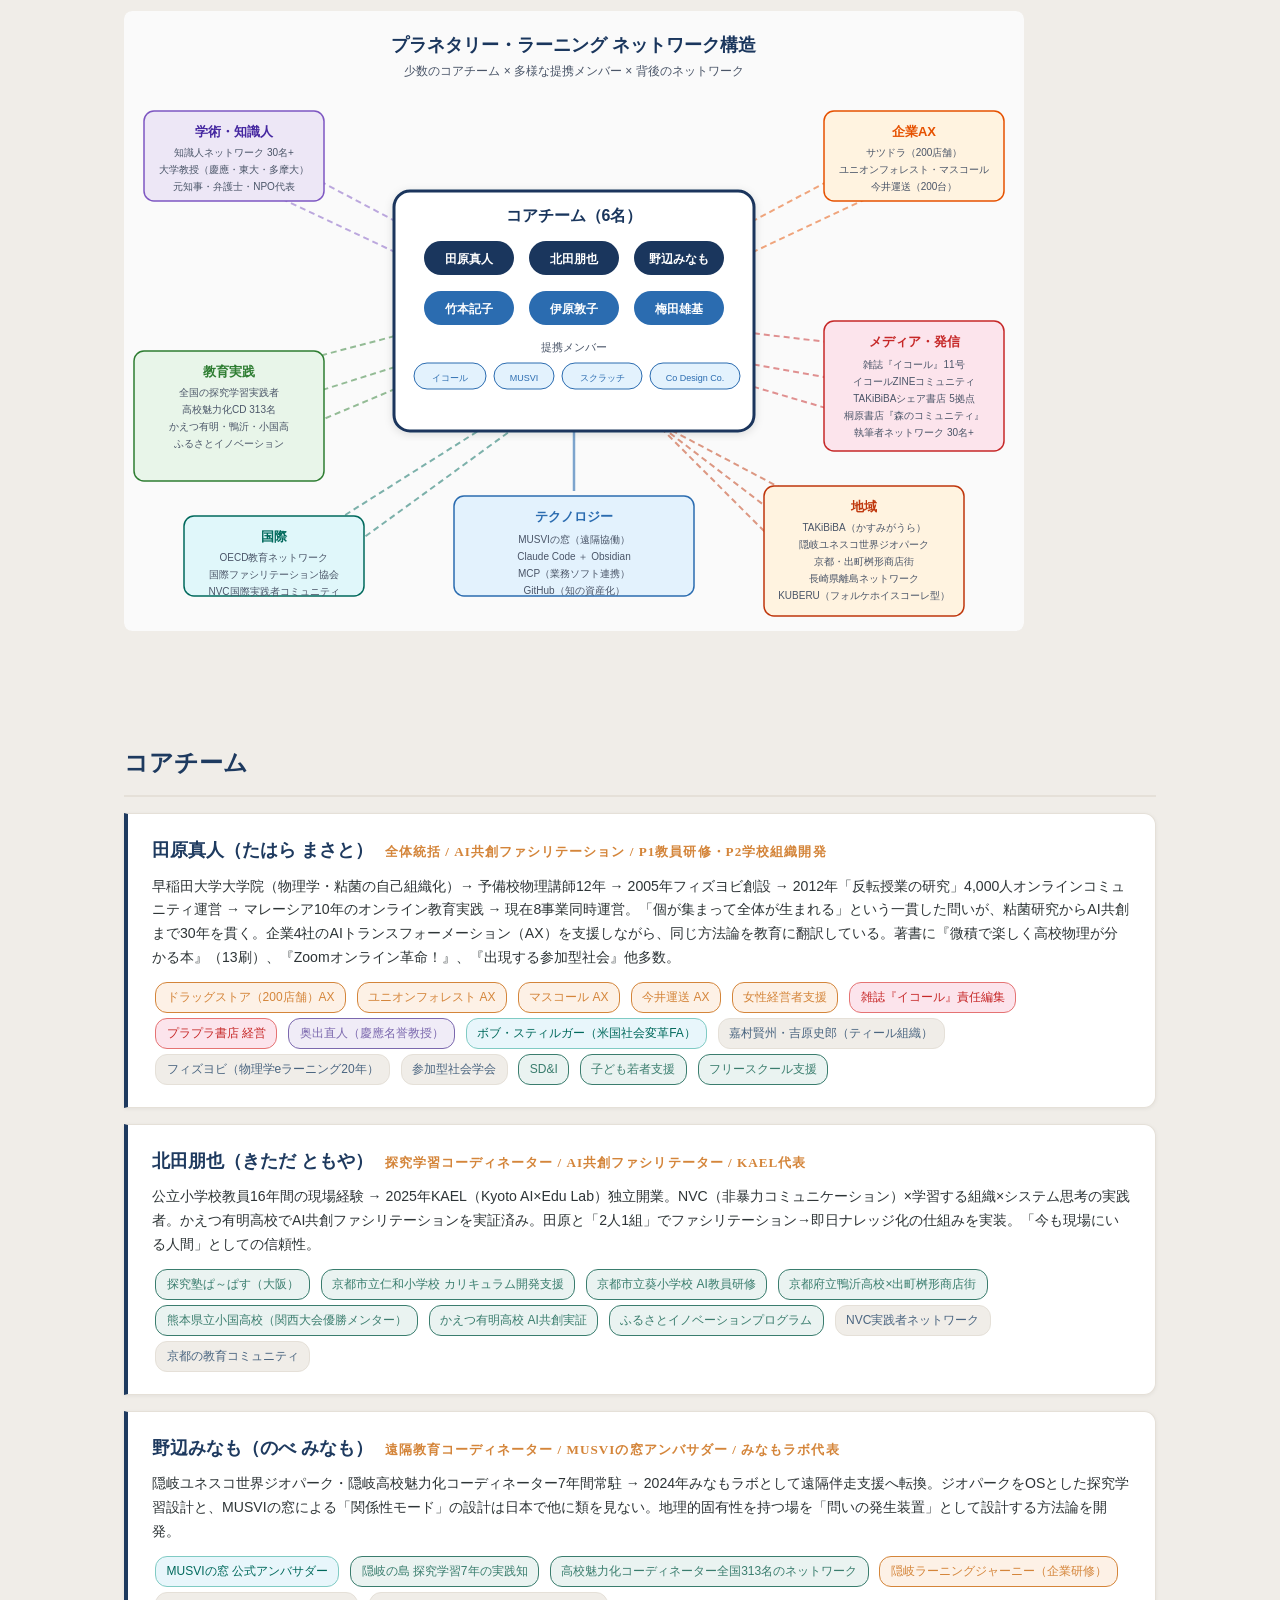
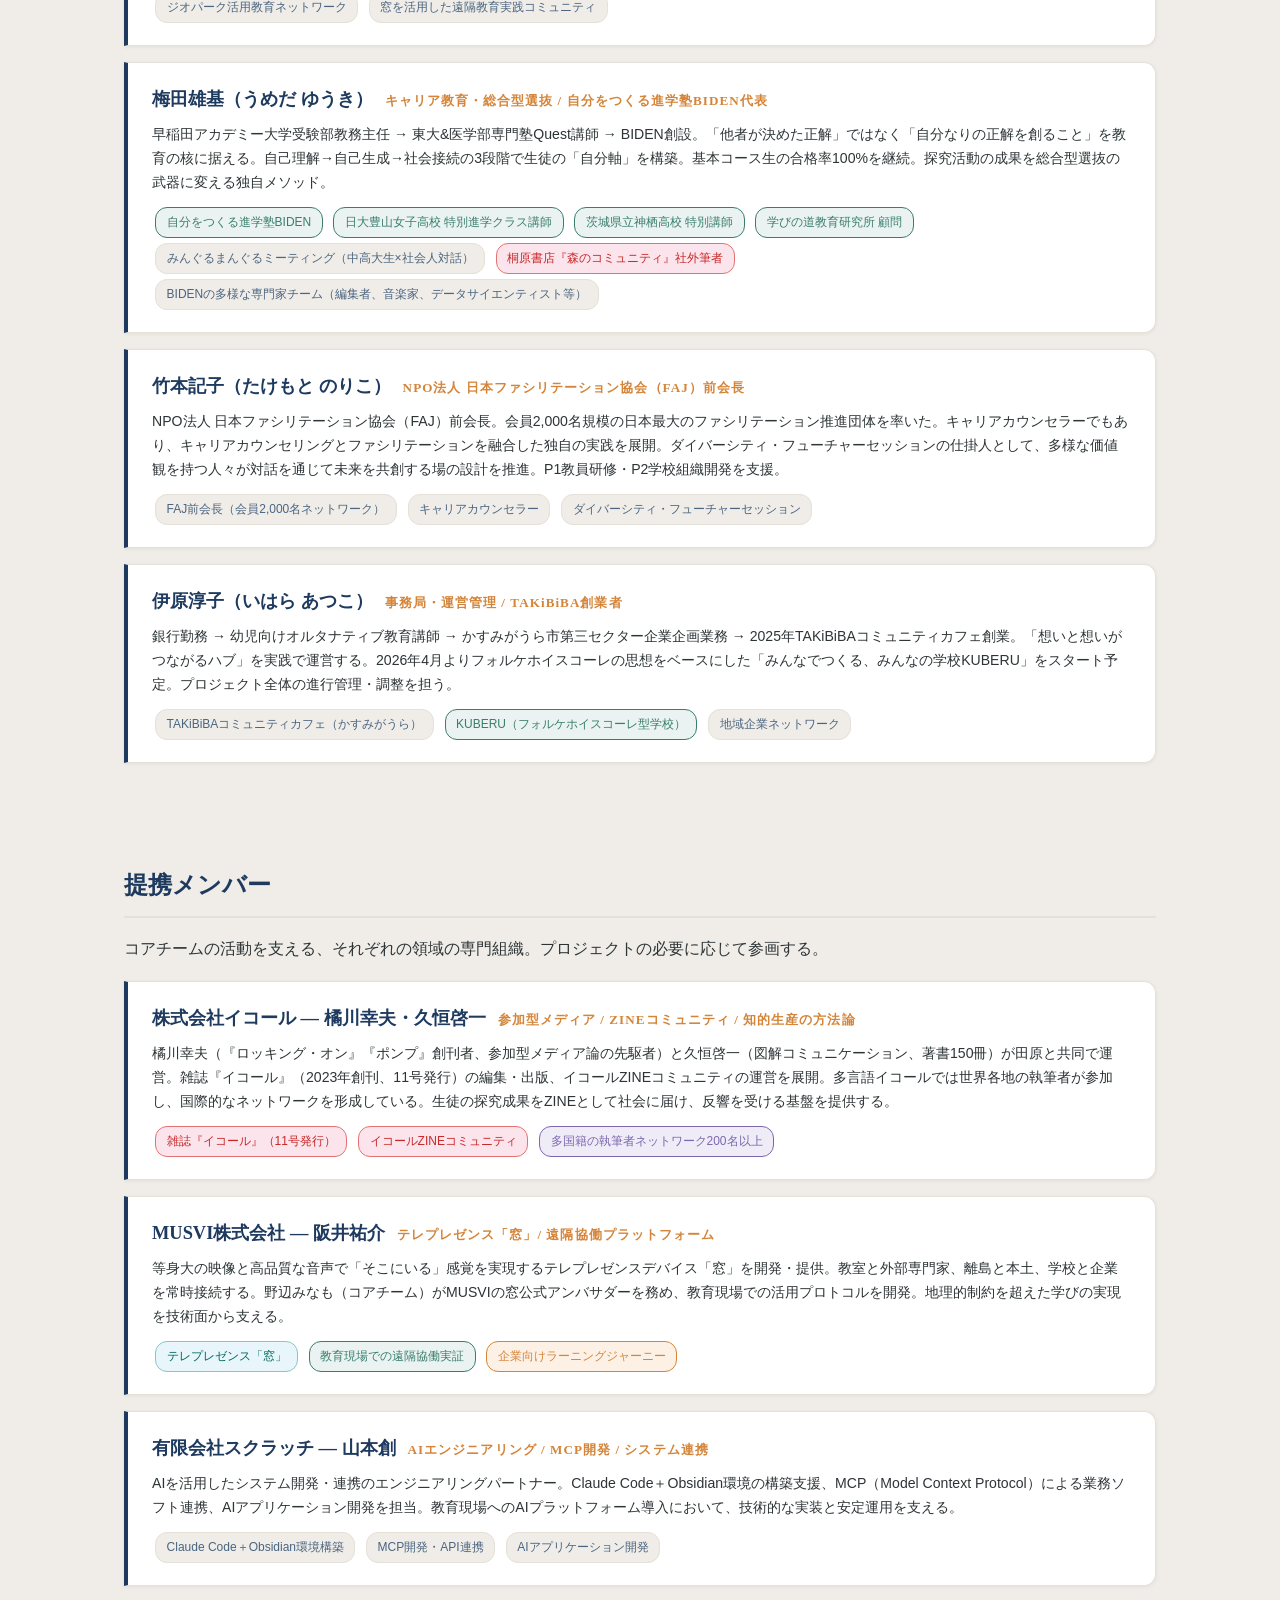
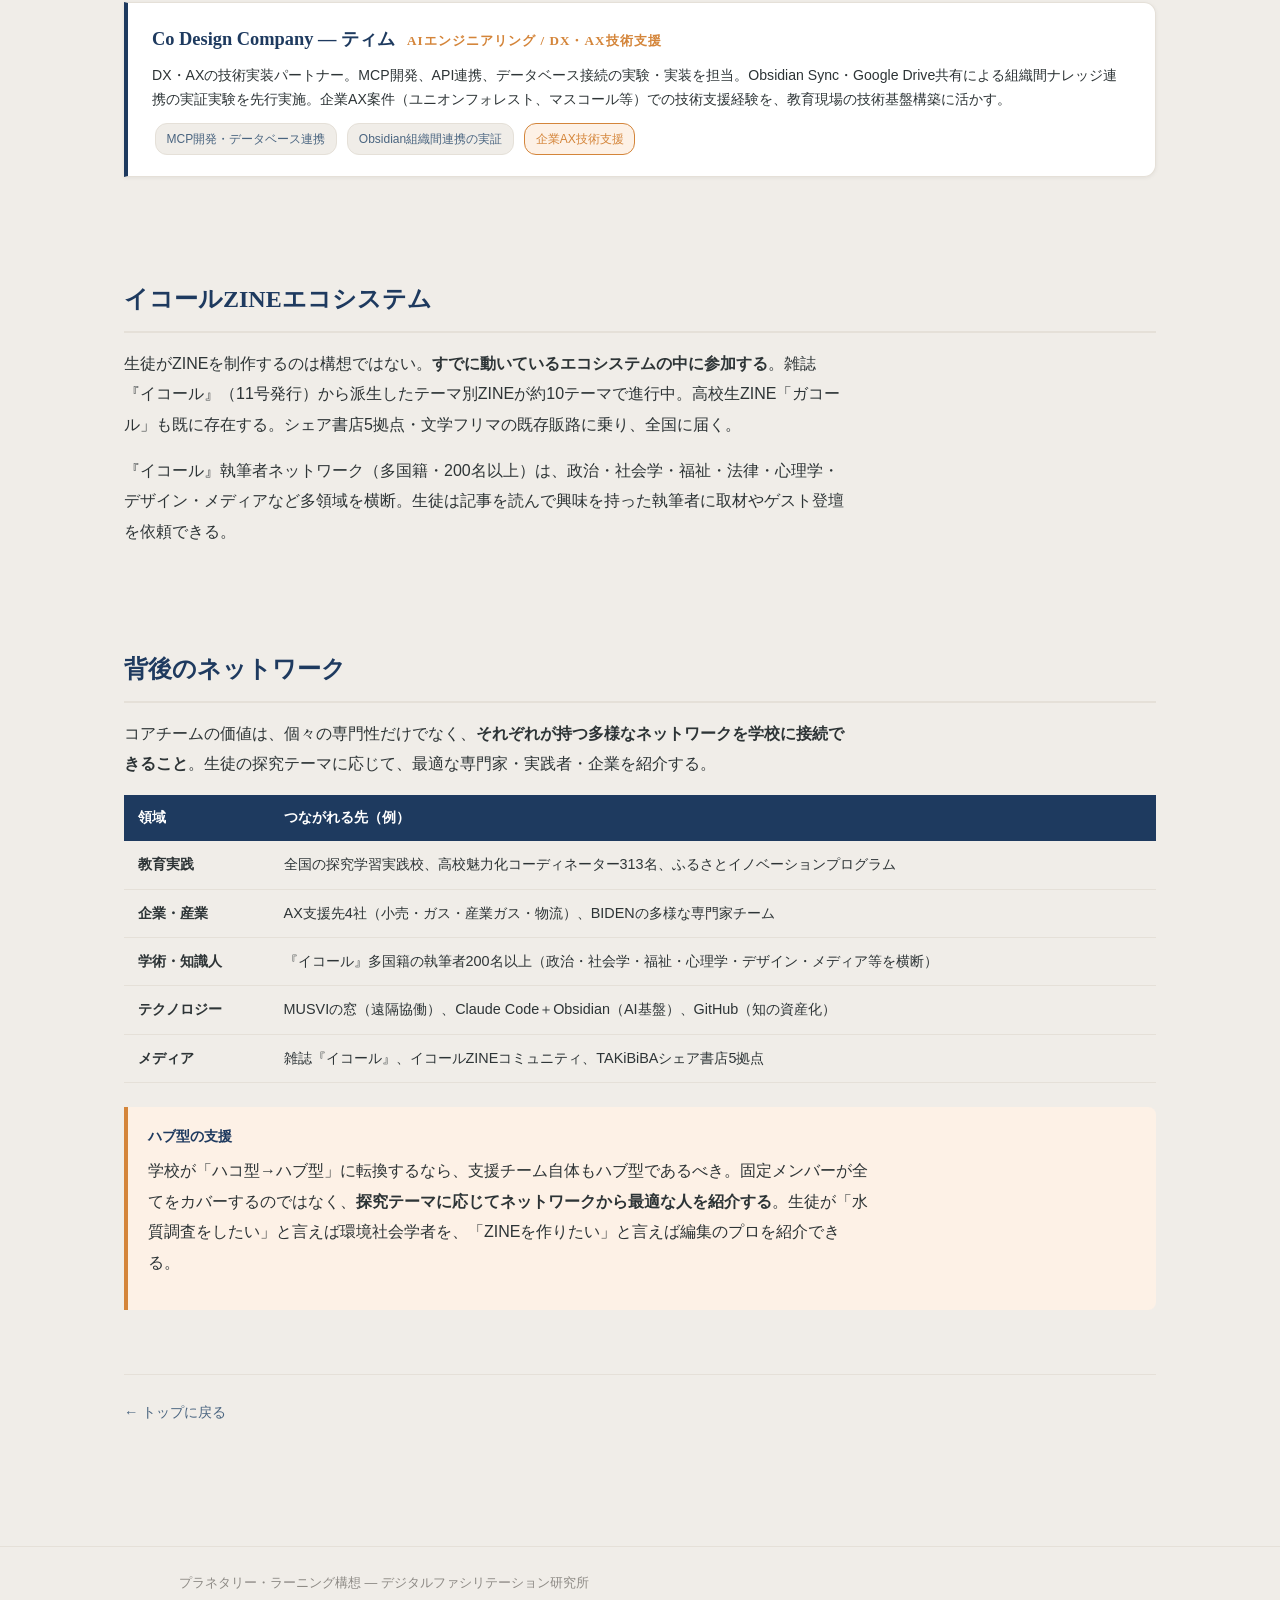
==== commit a504bcef: "北田フィードバック: 探究塾ぱ～ぱす京都→大阪、ふるさとイノベーションアカデミー→プログラム Co-Authored-By: Claude Opus 4.6 (1M context) <noreply" ====
--- a/about.html
+++ b/about.html
@@ -219,13 +219,13 @@
       公立小学校教員16年間の現場経験 → 2025年KAEL（Kyoto AI×Edu Lab）独立開業。NVC（非暴力コミュニケーション）×学習する組織×システム思考の実践者。かえつ有明高校でAI共創ファシリテーションを実証済み。田原と「2人1組」でファシリテーション→即日ナレッジ化の仕組みを実装。「今も現場にいる人間」としての信頼性。
     </div>
     <div>
-      <span class="network-tag education">探究塾ぱ～ぱす（京都）</span>
+      <span class="network-tag education">探究塾ぱ～ぱす（大阪）</span>
       <span class="network-tag education">京都市立仁和小学校 カリキュラム開発支援</span>
       <span class="network-tag education">京都市立葵小学校 AI教員研修</span>
       <span class="network-tag education">京都府立鴨沂高校×出町桝形商店街</span>
       <span class="network-tag education">熊本県立小国高校（関西大会優勝メンター）</span>
       <span class="network-tag education">かえつ有明高校 AI共創実証</span>
-      <span class="network-tag education">ふるさとイノベーションアカデミー</span>
+      <span class="network-tag education">ふるさとイノベーションプログラム</span>
       <span class="network-tag">NVC実践者ネットワーク</span>
       <span class="network-tag">京都の教育コミュニティ</span>
     </div>
@@ -353,7 +353,7 @@
 
   <table>
     <tr><th>領域</th><th>つながれる先（例）</th></tr>
-    <tr><td><strong>教育実践</strong></td><td>全国の探究学習実践校、高校魅力化コーディネーター313名、ふるさとイノベーションアカデミー</td></tr>
+    <tr><td><strong>教育実践</strong></td><td>全国の探究学習実践校、高校魅力化コーディネーター313名、ふるさとイノベーションプログラム</td></tr>
     <tr><td><strong>企業・産業</strong></td><td>AX支援先4社（小売・ガス・産業ガス・物流）、BIDENの多様な専門家チーム</td></tr>
     <tr><td><strong>学術・知識人</strong></td><td>『イコール』多国籍の執筆者200名以上（政治・社会学・福祉・心理学・デザイン・メディア等を横断）</td></tr>
     <tr><td><strong>テクノロジー</strong></td><td>MUSVIの窓（遠隔協働）、Claude Code＋Obsidian（AI基盤）、GitHub（知の資産化）</td></tr>
